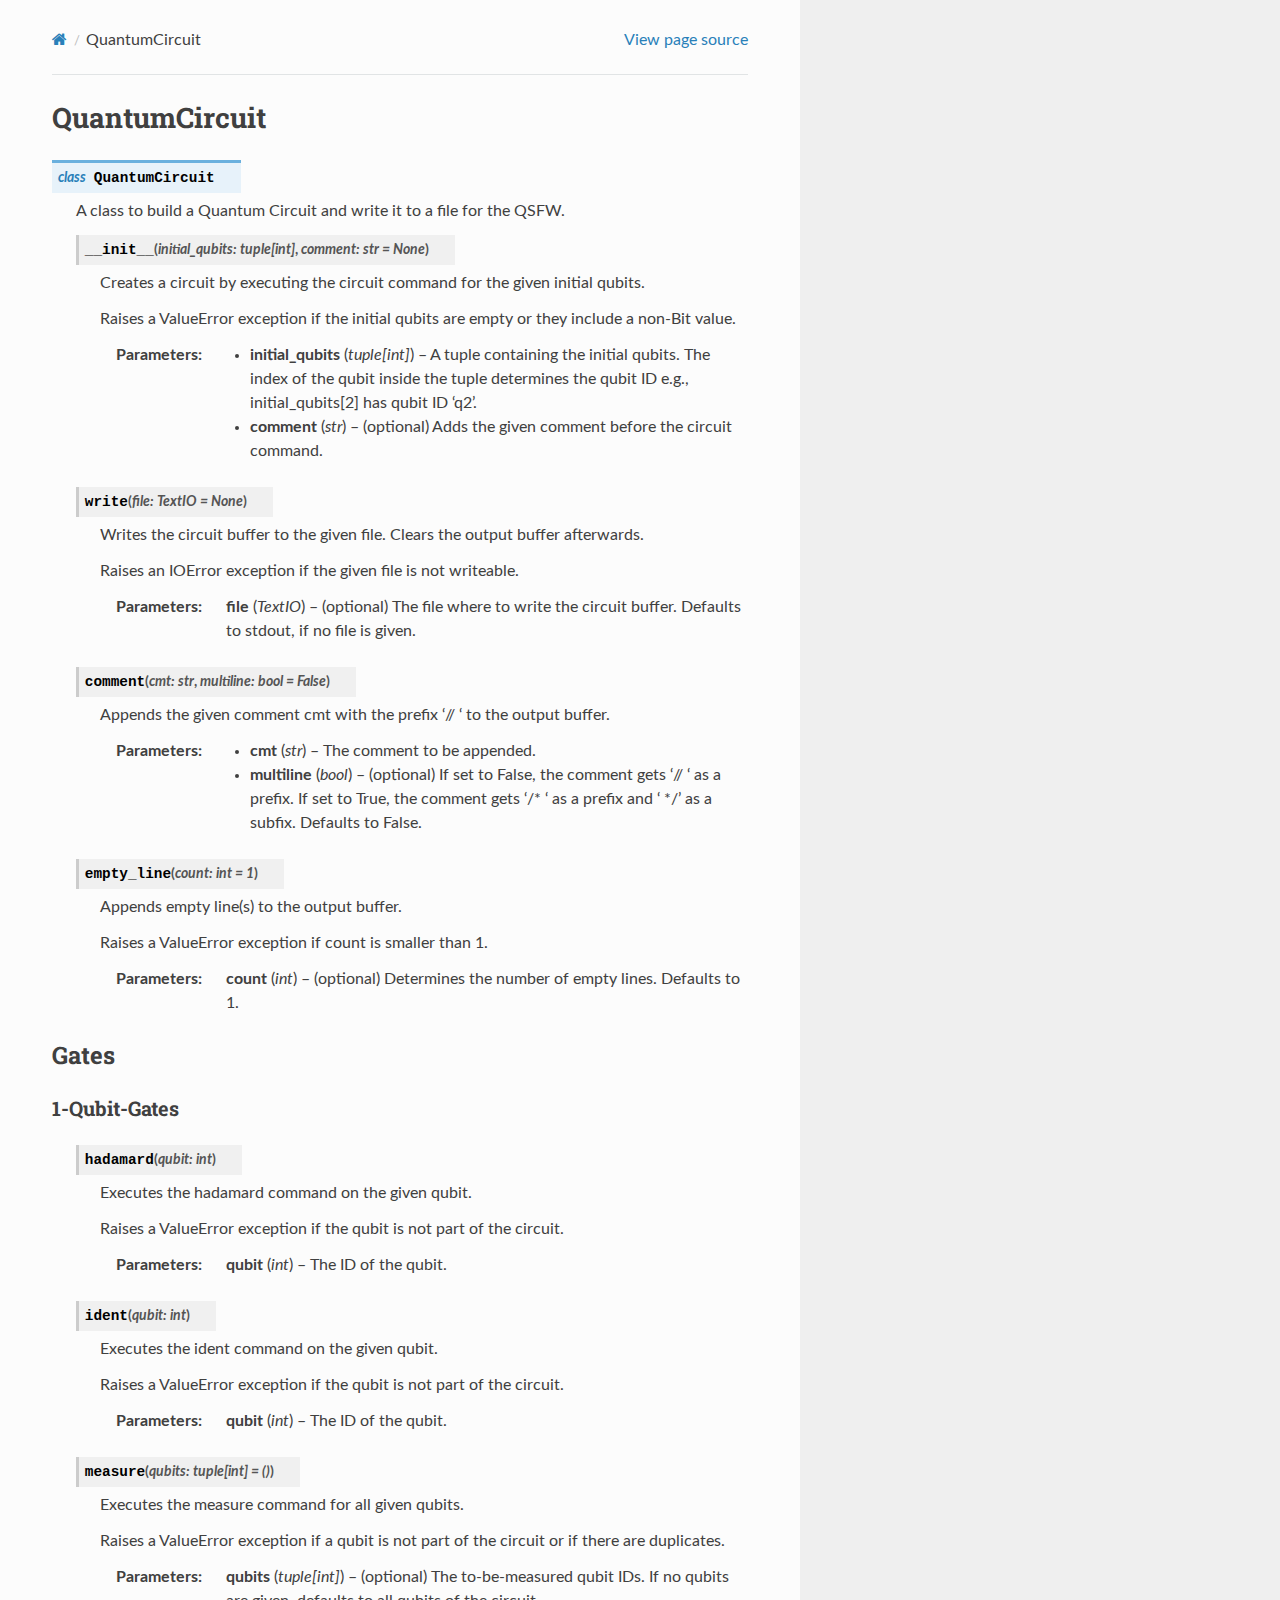
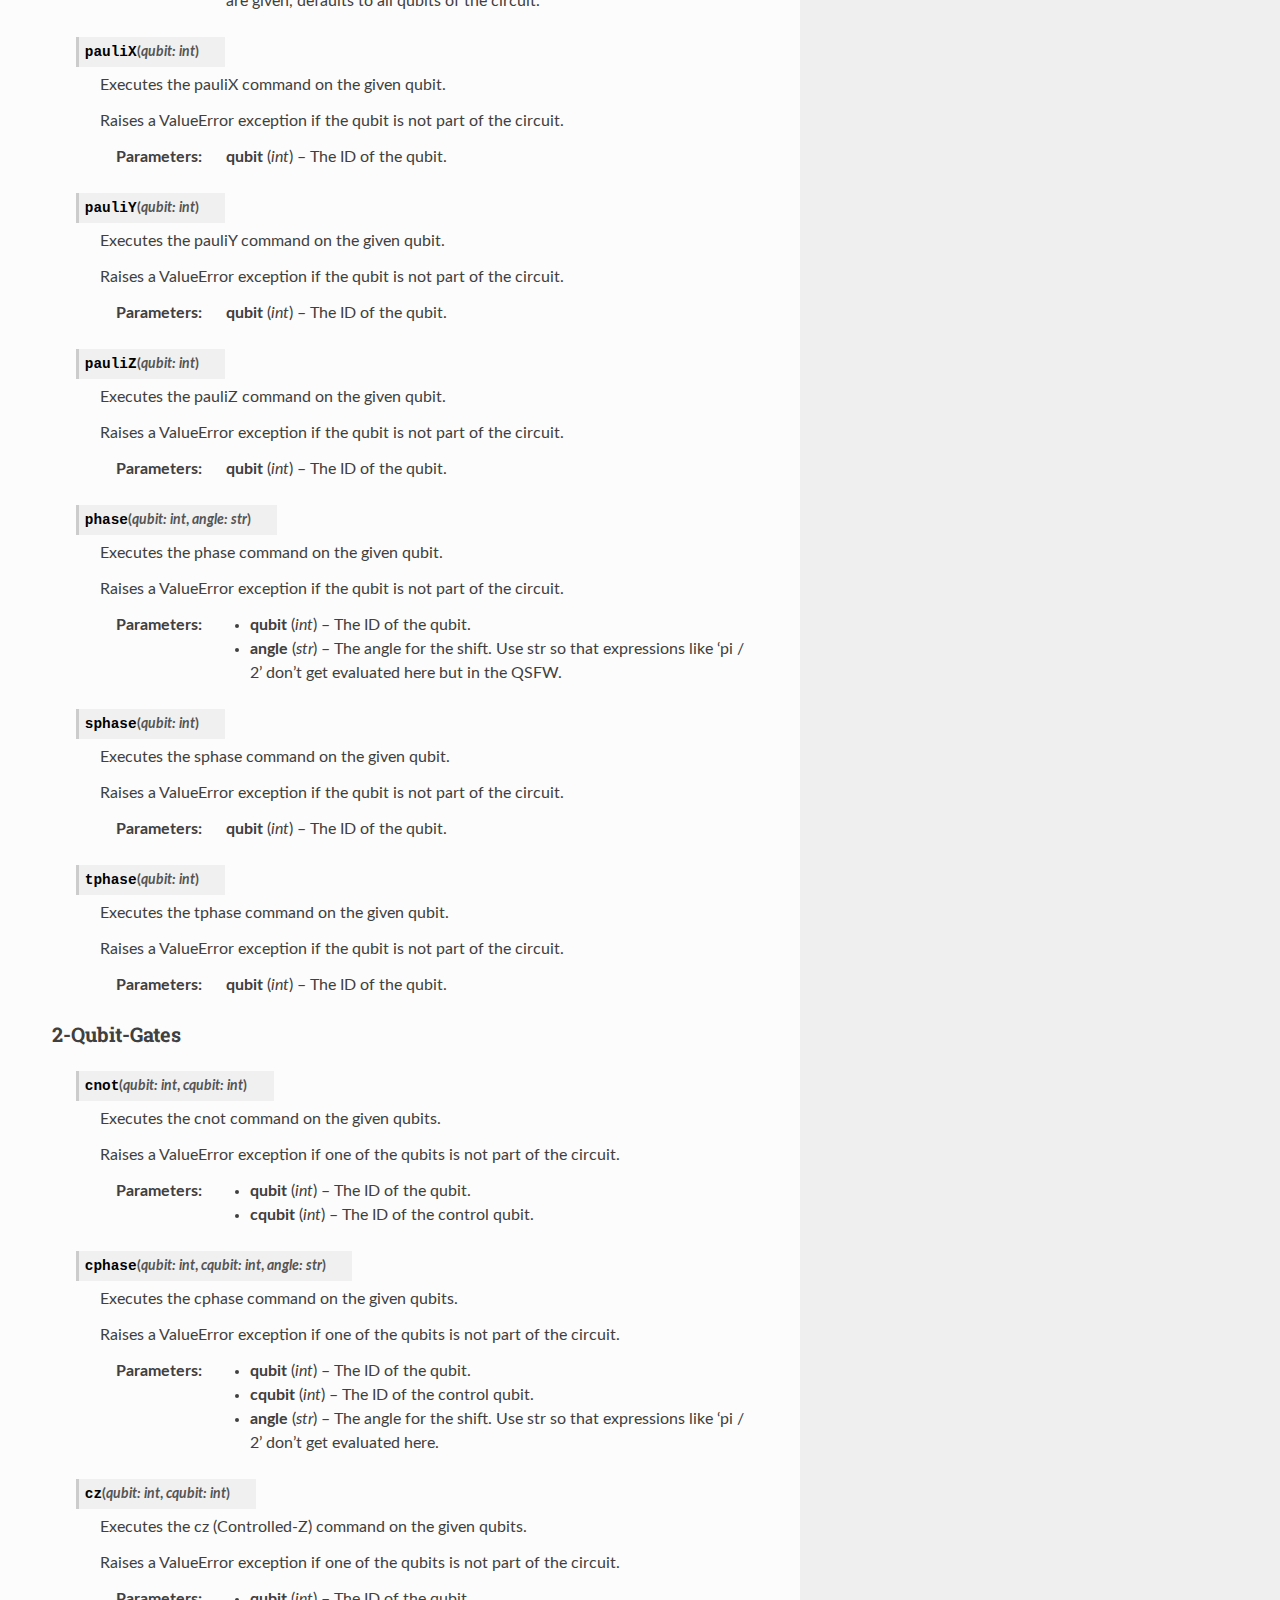
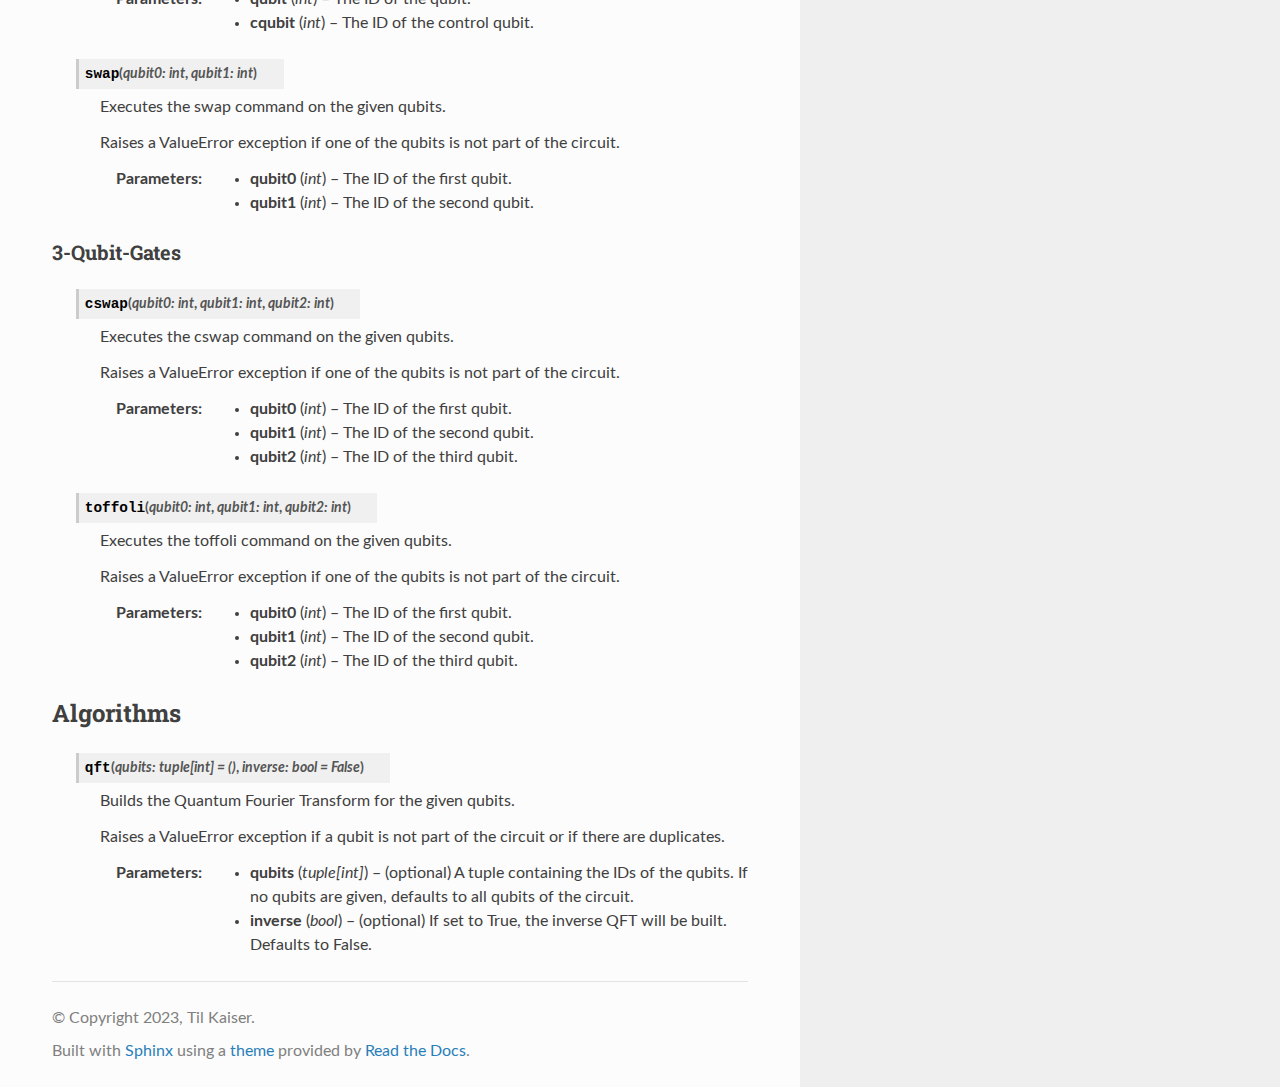
==== docs/_build/html/index.html @ a26f992f "Initial commit" ====
<!DOCTYPE html>
<html class="writer-html5" lang="en" >
<head>
  <meta charset="utf-8" /><meta name="generator" content="Docutils 0.19: https://docutils.sourceforge.io/" />

  <meta name="viewport" content="width=device-width, initial-scale=1.0" />
  <title>QuantumCircuit &mdash; QuantumCircuit  documentation</title>
      <link rel="stylesheet" href="_static/pygments.css" type="text/css" />
      <link rel="stylesheet" href="_static/css/theme.css" type="text/css" />
      <link rel="stylesheet" href="_static/css/custom.css" type="text/css" />
  
        <script data-url_root="./" id="documentation_options" src="_static/documentation_options.js"></script>
        <script src="_static/jquery.js"></script>
        <script src="_static/underscore.js"></script>
        <script src="_static/_sphinx_javascript_frameworks_compat.js"></script>
        <script src="_static/doctools.js"></script>
        <script src="_static/sphinx_highlight.js"></script>
    <script src="_static/js/theme.js"></script>
    <link rel="index" title="Index" href="genindex.html" />
    <link rel="search" title="Search" href="search.html" /> 
</head>

<body class="wy-body-for-nav"> 
  <div class="wy-grid-for-nav">
    <nav data-toggle="wy-nav-shift" class="wy-nav-side">
      <div class="wy-side-scroll">
        <div class="wy-side-nav-search" >

          
          
          <a href="#" class="icon icon-home">
            QuantumCircuit
          </a>
<div role="search">
  <form id="rtd-search-form" class="wy-form" action="search.html" method="get">
    <input type="text" name="q" placeholder="Search docs" aria-label="Search docs" />
    <input type="hidden" name="check_keywords" value="yes" />
    <input type="hidden" name="area" value="default" />
  </form>
</div>
        </div><div class="wy-menu wy-menu-vertical" data-spy="affix" role="navigation" aria-label="Navigation menu">
              <!-- Local TOC -->
              <div class="local-toc"><ul>
<li><a class="reference internal" href="#">QuantumCircuit</a><ul>
<li><a class="reference internal" href="#QuantumCircuit.circuit.QuantumCircuit"><code class="docutils literal notranslate"><span class="pre">QuantumCircuit</span></code></a><ul>
<li><a class="reference internal" href="#QuantumCircuit.circuit.QuantumCircuit.__init__"><code class="docutils literal notranslate"><span class="pre">QuantumCircuit.__init__()</span></code></a></li>
<li><a class="reference internal" href="#QuantumCircuit.circuit.QuantumCircuit.write"><code class="docutils literal notranslate"><span class="pre">QuantumCircuit.write()</span></code></a></li>
</ul>
</li>
<li><a class="reference internal" href="#QuantumCircuit._base.Base"><code class="docutils literal notranslate"><span class="pre">Base</span></code></a><ul>
<li><a class="reference internal" href="#QuantumCircuit._base.Base.comment"><code class="docutils literal notranslate"><span class="pre">Base.comment()</span></code></a></li>
<li><a class="reference internal" href="#QuantumCircuit._base.Base.empty_line"><code class="docutils literal notranslate"><span class="pre">Base.empty_line()</span></code></a></li>
</ul>
</li>
<li><a class="reference internal" href="#gates">Gates</a><ul>
<li><a class="reference internal" href="#qubit-gates">1-Qubit-Gates</a><ul>
<li><a class="reference internal" href="#QuantumCircuit._gates.__OneQubitGates"><code class="docutils literal notranslate"><span class="pre">__OneQubitGates</span></code></a><ul>
<li><a class="reference internal" href="#QuantumCircuit._gates.__OneQubitGates.hadamard"><code class="docutils literal notranslate"><span class="pre">__OneQubitGates.hadamard()</span></code></a></li>
<li><a class="reference internal" href="#QuantumCircuit._gates.__OneQubitGates.ident"><code class="docutils literal notranslate"><span class="pre">__OneQubitGates.ident()</span></code></a></li>
<li><a class="reference internal" href="#QuantumCircuit._gates.__OneQubitGates.measure"><code class="docutils literal notranslate"><span class="pre">__OneQubitGates.measure()</span></code></a></li>
<li><a class="reference internal" href="#QuantumCircuit._gates.__OneQubitGates.pauliX"><code class="docutils literal notranslate"><span class="pre">__OneQubitGates.pauliX()</span></code></a></li>
<li><a class="reference internal" href="#QuantumCircuit._gates.__OneQubitGates.pauliY"><code class="docutils literal notranslate"><span class="pre">__OneQubitGates.pauliY()</span></code></a></li>
<li><a class="reference internal" href="#QuantumCircuit._gates.__OneQubitGates.pauliZ"><code class="docutils literal notranslate"><span class="pre">__OneQubitGates.pauliZ()</span></code></a></li>
<li><a class="reference internal" href="#QuantumCircuit._gates.__OneQubitGates.phase"><code class="docutils literal notranslate"><span class="pre">__OneQubitGates.phase()</span></code></a></li>
<li><a class="reference internal" href="#QuantumCircuit._gates.__OneQubitGates.sphase"><code class="docutils literal notranslate"><span class="pre">__OneQubitGates.sphase()</span></code></a></li>
<li><a class="reference internal" href="#QuantumCircuit._gates.__OneQubitGates.tphase"><code class="docutils literal notranslate"><span class="pre">__OneQubitGates.tphase()</span></code></a></li>
</ul>
</li>
</ul>
</li>
<li><a class="reference internal" href="#id1">2-Qubit-Gates</a><ul>
<li><a class="reference internal" href="#QuantumCircuit._gates.__TwoQubitGates"><code class="docutils literal notranslate"><span class="pre">__TwoQubitGates</span></code></a><ul>
<li><a class="reference internal" href="#QuantumCircuit._gates.__TwoQubitGates.cnot"><code class="docutils literal notranslate"><span class="pre">__TwoQubitGates.cnot()</span></code></a></li>
<li><a class="reference internal" href="#QuantumCircuit._gates.__TwoQubitGates.cphase"><code class="docutils literal notranslate"><span class="pre">__TwoQubitGates.cphase()</span></code></a></li>
<li><a class="reference internal" href="#QuantumCircuit._gates.__TwoQubitGates.cz"><code class="docutils literal notranslate"><span class="pre">__TwoQubitGates.cz()</span></code></a></li>
<li><a class="reference internal" href="#QuantumCircuit._gates.__TwoQubitGates.swap"><code class="docutils literal notranslate"><span class="pre">__TwoQubitGates.swap()</span></code></a></li>
</ul>
</li>
</ul>
</li>
<li><a class="reference internal" href="#id2">3-Qubit-Gates</a><ul>
<li><a class="reference internal" href="#QuantumCircuit._gates.__ThreeQubitGates"><code class="docutils literal notranslate"><span class="pre">__ThreeQubitGates</span></code></a><ul>
<li><a class="reference internal" href="#QuantumCircuit._gates.__ThreeQubitGates.cswap"><code class="docutils literal notranslate"><span class="pre">__ThreeQubitGates.cswap()</span></code></a></li>
<li><a class="reference internal" href="#QuantumCircuit._gates.__ThreeQubitGates.toffoli"><code class="docutils literal notranslate"><span class="pre">__ThreeQubitGates.toffoli()</span></code></a></li>
</ul>
</li>
</ul>
</li>
</ul>
</li>
<li><a class="reference internal" href="#algorithms">Algorithms</a><ul>
<li><a class="reference internal" href="#QuantumCircuit._algorithms.Algorithms"><code class="docutils literal notranslate"><span class="pre">Algorithms</span></code></a><ul>
<li><a class="reference internal" href="#QuantumCircuit._algorithms.Algorithms.qft"><code class="docutils literal notranslate"><span class="pre">Algorithms.qft()</span></code></a></li>
</ul>
</li>
</ul>
</li>
</ul>
</li>
</ul>
</div>
        </div>
      </div>
    </nav>

    <section data-toggle="wy-nav-shift" class="wy-nav-content-wrap"><nav class="wy-nav-top" aria-label="Mobile navigation menu" >
          <i data-toggle="wy-nav-top" class="fa fa-bars"></i>
          <a href="#">QuantumCircuit</a>
      </nav>

      <div class="wy-nav-content">
        <div class="rst-content">
          <div role="navigation" aria-label="Page navigation">
  <ul class="wy-breadcrumbs">
      <li><a href="#" class="icon icon-home" aria-label="Home"></a></li>
      <li class="breadcrumb-item active">QuantumCircuit</li>
      <li class="wy-breadcrumbs-aside">
            <a href="_sources/index.rst.txt" rel="nofollow"> View page source</a>
      </li>
  </ul>
  <hr/>
</div>
          <div role="main" class="document" itemscope="itemscope" itemtype="http://schema.org/Article">
           <div itemprop="articleBody">
             
  <section id="quantumcircuit">
<h1>QuantumCircuit<a class="headerlink" href="#quantumcircuit" title="Permalink to this heading"></a></h1>
<dl class="py class">
<dt class="sig sig-object py" id="QuantumCircuit.circuit.QuantumCircuit">
<em class="property"><span class="pre">class</span><span class="w"> </span></em><span class="sig-name descname"><span class="pre">QuantumCircuit</span></span><a class="headerlink" href="#QuantumCircuit.circuit.QuantumCircuit" title="Permalink to this definition"></a></dt>
<dd><p>A class to build a Quantum Circuit and write it to a file for the QSFW.</p>
<dl class="py method">
<dt class="sig sig-object py" id="QuantumCircuit.circuit.QuantumCircuit.__init__">
<span class="sig-name descname"><span class="pre">__init__</span></span><span class="sig-paren">(</span><em class="sig-param"><span class="n"><span class="pre">initial_qubits</span></span><span class="p"><span class="pre">:</span></span><span class="w"> </span><span class="n"><span class="pre">tuple</span><span class="p"><span class="pre">[</span></span><span class="pre">int</span><span class="p"><span class="pre">]</span></span></span></em>, <em class="sig-param"><span class="n"><span class="pre">comment</span></span><span class="p"><span class="pre">:</span></span><span class="w"> </span><span class="n"><span class="pre">str</span></span><span class="w"> </span><span class="o"><span class="pre">=</span></span><span class="w"> </span><span class="default_value"><span class="pre">None</span></span></em><span class="sig-paren">)</span><a class="headerlink" href="#QuantumCircuit.circuit.QuantumCircuit.__init__" title="Permalink to this definition"></a></dt>
<dd><p>Creates a circuit by executing the circuit command for the given initial qubits.</p>
<p>Raises a ValueError exception if the initial qubits are empty or they include a non-Bit value.</p>
<dl class="field-list simple">
<dt class="field-odd">Parameters<span class="colon">:</span></dt>
<dd class="field-odd"><ul class="simple">
<li><p><strong>initial_qubits</strong> (<em>tuple</em><em>[</em><em>int</em><em>]</em>) – A tuple containing the initial qubits.
The index of the qubit inside the tuple determines the qubit ID e.g., initial_qubits[2] has qubit ID ‘q2’.</p></li>
<li><p><strong>comment</strong> (<em>str</em>) – (optional) Adds the given comment before the circuit command.</p></li>
</ul>
</dd>
</dl>
</dd></dl>

<dl class="py method">
<dt class="sig sig-object py" id="QuantumCircuit.circuit.QuantumCircuit.write">
<span class="sig-name descname"><span class="pre">write</span></span><span class="sig-paren">(</span><em class="sig-param"><span class="n"><span class="pre">file</span></span><span class="p"><span class="pre">:</span></span><span class="w"> </span><span class="n"><span class="pre">TextIO</span></span><span class="w"> </span><span class="o"><span class="pre">=</span></span><span class="w"> </span><span class="default_value"><span class="pre">None</span></span></em><span class="sig-paren">)</span><a class="headerlink" href="#QuantumCircuit.circuit.QuantumCircuit.write" title="Permalink to this definition"></a></dt>
<dd><p>Writes the circuit buffer to the given file. Clears the output buffer afterwards.</p>
<p>Raises an IOError exception if the given file is not writeable.</p>
<dl class="field-list simple">
<dt class="field-odd">Parameters<span class="colon">:</span></dt>
<dd class="field-odd"><p><strong>file</strong> (<em>TextIO</em>) – (optional) The file where to write the circuit buffer.
Defaults to stdout, if no file is given.</p>
</dd>
</dl>
</dd></dl>

</dd></dl>

<dl class="py class">
<dt class="sig sig-object py" id="QuantumCircuit._base.Base">
<em class="property"><span class="pre">class</span><span class="w"> </span></em><span class="sig-name descname"><span class="pre">Base</span></span><a class="headerlink" href="#QuantumCircuit._base.Base" title="Permalink to this definition"></a></dt>
<dd><dl class="py method">
<dt class="sig sig-object py" id="QuantumCircuit._base.Base.comment">
<span class="sig-name descname"><span class="pre">comment</span></span><span class="sig-paren">(</span><em class="sig-param"><span class="n"><span class="pre">cmt</span></span><span class="p"><span class="pre">:</span></span><span class="w"> </span><span class="n"><span class="pre">str</span></span></em>, <em class="sig-param"><span class="n"><span class="pre">multiline</span></span><span class="p"><span class="pre">:</span></span><span class="w"> </span><span class="n"><span class="pre">bool</span></span><span class="w"> </span><span class="o"><span class="pre">=</span></span><span class="w"> </span><span class="default_value"><span class="pre">False</span></span></em><span class="sig-paren">)</span><a class="headerlink" href="#QuantumCircuit._base.Base.comment" title="Permalink to this definition"></a></dt>
<dd><p>Appends the given comment cmt with the prefix ‘// ‘ to the output buffer.</p>
<dl class="field-list simple">
<dt class="field-odd">Parameters<span class="colon">:</span></dt>
<dd class="field-odd"><ul class="simple">
<li><p><strong>cmt</strong> (<em>str</em>) – The comment to be appended.</p></li>
<li><p><strong>multiline</strong> (<em>bool</em>) – (optional) If set to False, the comment gets ‘// ‘ as a prefix.
If set to True, the comment gets ‘/* ‘ as a prefix and ‘ */’ as a subfix. Defaults to False.</p></li>
</ul>
</dd>
</dl>
</dd></dl>

<dl class="py method">
<dt class="sig sig-object py" id="QuantumCircuit._base.Base.empty_line">
<span class="sig-name descname"><span class="pre">empty_line</span></span><span class="sig-paren">(</span><em class="sig-param"><span class="n"><span class="pre">count</span></span><span class="p"><span class="pre">:</span></span><span class="w"> </span><span class="n"><span class="pre">int</span></span><span class="w"> </span><span class="o"><span class="pre">=</span></span><span class="w"> </span><span class="default_value"><span class="pre">1</span></span></em><span class="sig-paren">)</span><a class="headerlink" href="#QuantumCircuit._base.Base.empty_line" title="Permalink to this definition"></a></dt>
<dd><p>Appends empty line(s) to the output buffer.</p>
<p>Raises a ValueError exception if count is smaller than 1.</p>
<dl class="field-list simple">
<dt class="field-odd">Parameters<span class="colon">:</span></dt>
<dd class="field-odd"><p><strong>count</strong> (<em>int</em>) – (optional) Determines the number of empty lines. Defaults to 1.</p>
</dd>
</dl>
</dd></dl>

</dd></dl>

<section id="gates">
<h2>Gates<a class="headerlink" href="#gates" title="Permalink to this heading"></a></h2>
<section id="qubit-gates">
<h3>1-Qubit-Gates<a class="headerlink" href="#qubit-gates" title="Permalink to this heading"></a></h3>
<dl class="py class">
<dt class="sig sig-object py" id="QuantumCircuit._gates.__OneQubitGates">
<em class="property"><span class="pre">class</span><span class="w"> </span></em><span class="sig-name descname"><span class="pre">__OneQubitGates</span></span><a class="headerlink" href="#QuantumCircuit._gates.__OneQubitGates" title="Permalink to this definition"></a></dt>
<dd><dl class="py method">
<dt class="sig sig-object py" id="QuantumCircuit._gates.__OneQubitGates.hadamard">
<span class="sig-name descname"><span class="pre">hadamard</span></span><span class="sig-paren">(</span><em class="sig-param"><span class="n"><span class="pre">qubit</span></span><span class="p"><span class="pre">:</span></span><span class="w"> </span><span class="n"><span class="pre">int</span></span></em><span class="sig-paren">)</span><a class="headerlink" href="#QuantumCircuit._gates.__OneQubitGates.hadamard" title="Permalink to this definition"></a></dt>
<dd><p>Executes the hadamard command on the given qubit.</p>
<p>Raises a ValueError exception if the qubit is not part of the circuit.</p>
<dl class="field-list simple">
<dt class="field-odd">Parameters<span class="colon">:</span></dt>
<dd class="field-odd"><p><strong>qubit</strong> (<em>int</em>) – The ID of the qubit.</p>
</dd>
</dl>
</dd></dl>

<dl class="py method">
<dt class="sig sig-object py" id="QuantumCircuit._gates.__OneQubitGates.ident">
<span class="sig-name descname"><span class="pre">ident</span></span><span class="sig-paren">(</span><em class="sig-param"><span class="n"><span class="pre">qubit</span></span><span class="p"><span class="pre">:</span></span><span class="w"> </span><span class="n"><span class="pre">int</span></span></em><span class="sig-paren">)</span><a class="headerlink" href="#QuantumCircuit._gates.__OneQubitGates.ident" title="Permalink to this definition"></a></dt>
<dd><p>Executes the ident command on the given qubit.</p>
<p>Raises a ValueError exception if the qubit is not part of the circuit.</p>
<dl class="field-list simple">
<dt class="field-odd">Parameters<span class="colon">:</span></dt>
<dd class="field-odd"><p><strong>qubit</strong> (<em>int</em>) – The ID of the qubit.</p>
</dd>
</dl>
</dd></dl>

<dl class="py method">
<dt class="sig sig-object py" id="QuantumCircuit._gates.__OneQubitGates.measure">
<span class="sig-name descname"><span class="pre">measure</span></span><span class="sig-paren">(</span><em class="sig-param"><span class="n"><span class="pre">qubits</span></span><span class="p"><span class="pre">:</span></span><span class="w"> </span><span class="n"><span class="pre">tuple</span><span class="p"><span class="pre">[</span></span><span class="pre">int</span><span class="p"><span class="pre">]</span></span></span><span class="w"> </span><span class="o"><span class="pre">=</span></span><span class="w"> </span><span class="default_value"><span class="pre">()</span></span></em><span class="sig-paren">)</span><a class="headerlink" href="#QuantumCircuit._gates.__OneQubitGates.measure" title="Permalink to this definition"></a></dt>
<dd><p>Executes the measure command for all given qubits.</p>
<p>Raises a ValueError exception if a qubit is not part of the circuit or if there are duplicates.</p>
<dl class="field-list simple">
<dt class="field-odd">Parameters<span class="colon">:</span></dt>
<dd class="field-odd"><p><strong>qubits</strong> (<em>tuple</em><em>[</em><em>int</em><em>]</em>) – (optional) The to-be-measured qubit IDs.
If no qubits are given, defaults to all qubits of the circuit.</p>
</dd>
</dl>
</dd></dl>

<dl class="py method">
<dt class="sig sig-object py" id="QuantumCircuit._gates.__OneQubitGates.pauliX">
<span class="sig-name descname"><span class="pre">pauliX</span></span><span class="sig-paren">(</span><em class="sig-param"><span class="n"><span class="pre">qubit</span></span><span class="p"><span class="pre">:</span></span><span class="w"> </span><span class="n"><span class="pre">int</span></span></em><span class="sig-paren">)</span><a class="headerlink" href="#QuantumCircuit._gates.__OneQubitGates.pauliX" title="Permalink to this definition"></a></dt>
<dd><p>Executes the pauliX command on the given qubit.</p>
<p>Raises a ValueError exception if the qubit is not part of the circuit.</p>
<dl class="field-list simple">
<dt class="field-odd">Parameters<span class="colon">:</span></dt>
<dd class="field-odd"><p><strong>qubit</strong> (<em>int</em>) – The ID of the qubit.</p>
</dd>
</dl>
</dd></dl>

<dl class="py method">
<dt class="sig sig-object py" id="QuantumCircuit._gates.__OneQubitGates.pauliY">
<span class="sig-name descname"><span class="pre">pauliY</span></span><span class="sig-paren">(</span><em class="sig-param"><span class="n"><span class="pre">qubit</span></span><span class="p"><span class="pre">:</span></span><span class="w"> </span><span class="n"><span class="pre">int</span></span></em><span class="sig-paren">)</span><a class="headerlink" href="#QuantumCircuit._gates.__OneQubitGates.pauliY" title="Permalink to this definition"></a></dt>
<dd><p>Executes the pauliY command on the given qubit.</p>
<p>Raises a ValueError exception if the qubit is not part of the circuit.</p>
<dl class="field-list simple">
<dt class="field-odd">Parameters<span class="colon">:</span></dt>
<dd class="field-odd"><p><strong>qubit</strong> (<em>int</em>) – The ID of the qubit.</p>
</dd>
</dl>
</dd></dl>

<dl class="py method">
<dt class="sig sig-object py" id="QuantumCircuit._gates.__OneQubitGates.pauliZ">
<span class="sig-name descname"><span class="pre">pauliZ</span></span><span class="sig-paren">(</span><em class="sig-param"><span class="n"><span class="pre">qubit</span></span><span class="p"><span class="pre">:</span></span><span class="w"> </span><span class="n"><span class="pre">int</span></span></em><span class="sig-paren">)</span><a class="headerlink" href="#QuantumCircuit._gates.__OneQubitGates.pauliZ" title="Permalink to this definition"></a></dt>
<dd><p>Executes the pauliZ command on the given qubit.</p>
<p>Raises a ValueError exception if the qubit is not part of the circuit.</p>
<dl class="field-list simple">
<dt class="field-odd">Parameters<span class="colon">:</span></dt>
<dd class="field-odd"><p><strong>qubit</strong> (<em>int</em>) – The ID of the qubit.</p>
</dd>
</dl>
</dd></dl>

<dl class="py method">
<dt class="sig sig-object py" id="QuantumCircuit._gates.__OneQubitGates.phase">
<span class="sig-name descname"><span class="pre">phase</span></span><span class="sig-paren">(</span><em class="sig-param"><span class="n"><span class="pre">qubit</span></span><span class="p"><span class="pre">:</span></span><span class="w"> </span><span class="n"><span class="pre">int</span></span></em>, <em class="sig-param"><span class="n"><span class="pre">angle</span></span><span class="p"><span class="pre">:</span></span><span class="w"> </span><span class="n"><span class="pre">str</span></span></em><span class="sig-paren">)</span><a class="headerlink" href="#QuantumCircuit._gates.__OneQubitGates.phase" title="Permalink to this definition"></a></dt>
<dd><p>Executes the phase command on the given qubit.</p>
<p>Raises a ValueError exception if the qubit is not part of the circuit.</p>
<dl class="field-list simple">
<dt class="field-odd">Parameters<span class="colon">:</span></dt>
<dd class="field-odd"><ul class="simple">
<li><p><strong>qubit</strong> (<em>int</em>) – The ID of the qubit.</p></li>
<li><p><strong>angle</strong> (<em>str</em>) – The angle for the shift. 
Use str so that expressions like ‘pi / 2’ 
don’t get evaluated here but in the QSFW.</p></li>
</ul>
</dd>
</dl>
</dd></dl>

<dl class="py method">
<dt class="sig sig-object py" id="QuantumCircuit._gates.__OneQubitGates.sphase">
<span class="sig-name descname"><span class="pre">sphase</span></span><span class="sig-paren">(</span><em class="sig-param"><span class="n"><span class="pre">qubit</span></span><span class="p"><span class="pre">:</span></span><span class="w"> </span><span class="n"><span class="pre">int</span></span></em><span class="sig-paren">)</span><a class="headerlink" href="#QuantumCircuit._gates.__OneQubitGates.sphase" title="Permalink to this definition"></a></dt>
<dd><p>Executes the sphase command on the given qubit.</p>
<p>Raises a ValueError exception if the qubit is not part of the circuit.</p>
<dl class="field-list simple">
<dt class="field-odd">Parameters<span class="colon">:</span></dt>
<dd class="field-odd"><p><strong>qubit</strong> (<em>int</em>) – The ID of the qubit.</p>
</dd>
</dl>
</dd></dl>

<dl class="py method">
<dt class="sig sig-object py" id="QuantumCircuit._gates.__OneQubitGates.tphase">
<span class="sig-name descname"><span class="pre">tphase</span></span><span class="sig-paren">(</span><em class="sig-param"><span class="n"><span class="pre">qubit</span></span><span class="p"><span class="pre">:</span></span><span class="w"> </span><span class="n"><span class="pre">int</span></span></em><span class="sig-paren">)</span><a class="headerlink" href="#QuantumCircuit._gates.__OneQubitGates.tphase" title="Permalink to this definition"></a></dt>
<dd><p>Executes the tphase command on the given qubit.</p>
<p>Raises a ValueError exception if the qubit is not part of the circuit.</p>
<dl class="field-list simple">
<dt class="field-odd">Parameters<span class="colon">:</span></dt>
<dd class="field-odd"><p><strong>qubit</strong> (<em>int</em>) – The ID of the qubit.</p>
</dd>
</dl>
</dd></dl>

</dd></dl>

</section>
<section id="id1">
<h3>2-Qubit-Gates<a class="headerlink" href="#id1" title="Permalink to this heading"></a></h3>
<dl class="py class">
<dt class="sig sig-object py" id="QuantumCircuit._gates.__TwoQubitGates">
<em class="property"><span class="pre">class</span><span class="w"> </span></em><span class="sig-name descname"><span class="pre">__TwoQubitGates</span></span><a class="headerlink" href="#QuantumCircuit._gates.__TwoQubitGates" title="Permalink to this definition"></a></dt>
<dd><dl class="py method">
<dt class="sig sig-object py" id="QuantumCircuit._gates.__TwoQubitGates.cnot">
<span class="sig-name descname"><span class="pre">cnot</span></span><span class="sig-paren">(</span><em class="sig-param"><span class="n"><span class="pre">qubit</span></span><span class="p"><span class="pre">:</span></span><span class="w"> </span><span class="n"><span class="pre">int</span></span></em>, <em class="sig-param"><span class="n"><span class="pre">cqubit</span></span><span class="p"><span class="pre">:</span></span><span class="w"> </span><span class="n"><span class="pre">int</span></span></em><span class="sig-paren">)</span><a class="headerlink" href="#QuantumCircuit._gates.__TwoQubitGates.cnot" title="Permalink to this definition"></a></dt>
<dd><p>Executes the cnot command on the given qubits.</p>
<p>Raises a ValueError exception if one of the qubits is not part of the circuit.</p>
<dl class="field-list simple">
<dt class="field-odd">Parameters<span class="colon">:</span></dt>
<dd class="field-odd"><ul class="simple">
<li><p><strong>qubit</strong> (<em>int</em>) – The ID of the qubit.</p></li>
<li><p><strong>cqubit</strong> (<em>int</em>) – The ID of the control qubit.</p></li>
</ul>
</dd>
</dl>
</dd></dl>

<dl class="py method">
<dt class="sig sig-object py" id="QuantumCircuit._gates.__TwoQubitGates.cphase">
<span class="sig-name descname"><span class="pre">cphase</span></span><span class="sig-paren">(</span><em class="sig-param"><span class="n"><span class="pre">qubit</span></span><span class="p"><span class="pre">:</span></span><span class="w"> </span><span class="n"><span class="pre">int</span></span></em>, <em class="sig-param"><span class="n"><span class="pre">cqubit</span></span><span class="p"><span class="pre">:</span></span><span class="w"> </span><span class="n"><span class="pre">int</span></span></em>, <em class="sig-param"><span class="n"><span class="pre">angle</span></span><span class="p"><span class="pre">:</span></span><span class="w"> </span><span class="n"><span class="pre">str</span></span></em><span class="sig-paren">)</span><a class="headerlink" href="#QuantumCircuit._gates.__TwoQubitGates.cphase" title="Permalink to this definition"></a></dt>
<dd><p>Executes the cphase command on the given qubits.</p>
<p>Raises a ValueError exception if one of the qubits is not part of the circuit.</p>
<dl class="field-list simple">
<dt class="field-odd">Parameters<span class="colon">:</span></dt>
<dd class="field-odd"><ul class="simple">
<li><p><strong>qubit</strong> (<em>int</em>) – The ID of the qubit.</p></li>
<li><p><strong>cqubit</strong> (<em>int</em>) – The ID of the control qubit.</p></li>
<li><p><strong>angle</strong> (<em>str</em>) – The angle for the shift. 
Use str so that expressions like ‘pi / 2’ don’t get evaluated here.</p></li>
</ul>
</dd>
</dl>
</dd></dl>

<dl class="py method">
<dt class="sig sig-object py" id="QuantumCircuit._gates.__TwoQubitGates.cz">
<span class="sig-name descname"><span class="pre">cz</span></span><span class="sig-paren">(</span><em class="sig-param"><span class="n"><span class="pre">qubit</span></span><span class="p"><span class="pre">:</span></span><span class="w"> </span><span class="n"><span class="pre">int</span></span></em>, <em class="sig-param"><span class="n"><span class="pre">cqubit</span></span><span class="p"><span class="pre">:</span></span><span class="w"> </span><span class="n"><span class="pre">int</span></span></em><span class="sig-paren">)</span><a class="headerlink" href="#QuantumCircuit._gates.__TwoQubitGates.cz" title="Permalink to this definition"></a></dt>
<dd><p>Executes the cz (Controlled-Z) command on the given qubits.</p>
<p>Raises a ValueError exception if one of the qubits is not part of the circuit.</p>
<dl class="field-list simple">
<dt class="field-odd">Parameters<span class="colon">:</span></dt>
<dd class="field-odd"><ul class="simple">
<li><p><strong>qubit</strong> (<em>int</em>) – The ID of the qubit.</p></li>
<li><p><strong>cqubit</strong> (<em>int</em>) – The ID of the control qubit.</p></li>
</ul>
</dd>
</dl>
</dd></dl>

<dl class="py method">
<dt class="sig sig-object py" id="QuantumCircuit._gates.__TwoQubitGates.swap">
<span class="sig-name descname"><span class="pre">swap</span></span><span class="sig-paren">(</span><em class="sig-param"><span class="n"><span class="pre">qubit0</span></span><span class="p"><span class="pre">:</span></span><span class="w"> </span><span class="n"><span class="pre">int</span></span></em>, <em class="sig-param"><span class="n"><span class="pre">qubit1</span></span><span class="p"><span class="pre">:</span></span><span class="w"> </span><span class="n"><span class="pre">int</span></span></em><span class="sig-paren">)</span><a class="headerlink" href="#QuantumCircuit._gates.__TwoQubitGates.swap" title="Permalink to this definition"></a></dt>
<dd><p>Executes the swap command on the given qubits.</p>
<p>Raises a ValueError exception if one of the qubits is not part of the circuit.</p>
<dl class="field-list simple">
<dt class="field-odd">Parameters<span class="colon">:</span></dt>
<dd class="field-odd"><ul class="simple">
<li><p><strong>qubit0</strong> (<em>int</em>) – The ID of the first qubit.</p></li>
<li><p><strong>qubit1</strong> (<em>int</em>) – The ID of the second qubit.</p></li>
</ul>
</dd>
</dl>
</dd></dl>

</dd></dl>

</section>
<section id="id2">
<h3>3-Qubit-Gates<a class="headerlink" href="#id2" title="Permalink to this heading"></a></h3>
<dl class="py class">
<dt class="sig sig-object py" id="QuantumCircuit._gates.__ThreeQubitGates">
<em class="property"><span class="pre">class</span><span class="w"> </span></em><span class="sig-name descname"><span class="pre">__ThreeQubitGates</span></span><a class="headerlink" href="#QuantumCircuit._gates.__ThreeQubitGates" title="Permalink to this definition"></a></dt>
<dd><dl class="py method">
<dt class="sig sig-object py" id="QuantumCircuit._gates.__ThreeQubitGates.cswap">
<span class="sig-name descname"><span class="pre">cswap</span></span><span class="sig-paren">(</span><em class="sig-param"><span class="n"><span class="pre">qubit0</span></span><span class="p"><span class="pre">:</span></span><span class="w"> </span><span class="n"><span class="pre">int</span></span></em>, <em class="sig-param"><span class="n"><span class="pre">qubit1</span></span><span class="p"><span class="pre">:</span></span><span class="w"> </span><span class="n"><span class="pre">int</span></span></em>, <em class="sig-param"><span class="n"><span class="pre">qubit2</span></span><span class="p"><span class="pre">:</span></span><span class="w"> </span><span class="n"><span class="pre">int</span></span></em><span class="sig-paren">)</span><a class="headerlink" href="#QuantumCircuit._gates.__ThreeQubitGates.cswap" title="Permalink to this definition"></a></dt>
<dd><p>Executes the cswap command on the given qubits.</p>
<p>Raises a ValueError exception if one of the qubits is not part of the circuit.</p>
<dl class="field-list simple">
<dt class="field-odd">Parameters<span class="colon">:</span></dt>
<dd class="field-odd"><ul class="simple">
<li><p><strong>qubit0</strong> (<em>int</em>) – The ID of the first qubit.</p></li>
<li><p><strong>qubit1</strong> (<em>int</em>) – The ID of the second qubit.</p></li>
<li><p><strong>qubit2</strong> (<em>int</em>) – The ID of the third qubit.</p></li>
</ul>
</dd>
</dl>
</dd></dl>

<dl class="py method">
<dt class="sig sig-object py" id="QuantumCircuit._gates.__ThreeQubitGates.toffoli">
<span class="sig-name descname"><span class="pre">toffoli</span></span><span class="sig-paren">(</span><em class="sig-param"><span class="n"><span class="pre">qubit0</span></span><span class="p"><span class="pre">:</span></span><span class="w"> </span><span class="n"><span class="pre">int</span></span></em>, <em class="sig-param"><span class="n"><span class="pre">qubit1</span></span><span class="p"><span class="pre">:</span></span><span class="w"> </span><span class="n"><span class="pre">int</span></span></em>, <em class="sig-param"><span class="n"><span class="pre">qubit2</span></span><span class="p"><span class="pre">:</span></span><span class="w"> </span><span class="n"><span class="pre">int</span></span></em><span class="sig-paren">)</span><a class="headerlink" href="#QuantumCircuit._gates.__ThreeQubitGates.toffoli" title="Permalink to this definition"></a></dt>
<dd><p>Executes the toffoli command on the given qubits.</p>
<p>Raises a ValueError exception if one of the qubits is not part of the circuit.</p>
<dl class="field-list simple">
<dt class="field-odd">Parameters<span class="colon">:</span></dt>
<dd class="field-odd"><ul class="simple">
<li><p><strong>qubit0</strong> (<em>int</em>) – The ID of the first qubit.</p></li>
<li><p><strong>qubit1</strong> (<em>int</em>) – The ID of the second qubit.</p></li>
<li><p><strong>qubit2</strong> (<em>int</em>) – The ID of the third qubit.</p></li>
</ul>
</dd>
</dl>
</dd></dl>

</dd></dl>

</section>
</section>
<section id="algorithms">
<h2>Algorithms<a class="headerlink" href="#algorithms" title="Permalink to this heading"></a></h2>
<dl class="py class">
<dt class="sig sig-object py" id="QuantumCircuit._algorithms.Algorithms">
<em class="property"><span class="pre">class</span><span class="w"> </span></em><span class="sig-name descname"><span class="pre">Algorithms</span></span><a class="headerlink" href="#QuantumCircuit._algorithms.Algorithms" title="Permalink to this definition"></a></dt>
<dd><dl class="py method">
<dt class="sig sig-object py" id="QuantumCircuit._algorithms.Algorithms.qft">
<span class="sig-name descname"><span class="pre">qft</span></span><span class="sig-paren">(</span><em class="sig-param"><span class="n"><span class="pre">qubits</span></span><span class="p"><span class="pre">:</span></span><span class="w"> </span><span class="n"><span class="pre">tuple</span><span class="p"><span class="pre">[</span></span><span class="pre">int</span><span class="p"><span class="pre">]</span></span></span><span class="w"> </span><span class="o"><span class="pre">=</span></span><span class="w"> </span><span class="default_value"><span class="pre">()</span></span></em>, <em class="sig-param"><span class="n"><span class="pre">inverse</span></span><span class="p"><span class="pre">:</span></span><span class="w"> </span><span class="n"><span class="pre">bool</span></span><span class="w"> </span><span class="o"><span class="pre">=</span></span><span class="w"> </span><span class="default_value"><span class="pre">False</span></span></em><span class="sig-paren">)</span><a class="headerlink" href="#QuantumCircuit._algorithms.Algorithms.qft" title="Permalink to this definition"></a></dt>
<dd><p>Builds the Quantum Fourier Transform for the given qubits.</p>
<p>Raises a ValueError exception if a qubit is not part of the circuit or if there are duplicates.</p>
<dl class="field-list simple">
<dt class="field-odd">Parameters<span class="colon">:</span></dt>
<dd class="field-odd"><ul class="simple">
<li><p><strong>qubits</strong> (<em>tuple</em><em>[</em><em>int</em><em>]</em>) – (optional) A tuple containing the IDs of the qubits.
If no qubits are given, defaults to all qubits of the circuit.</p></li>
<li><p><strong>inverse</strong> (<em>bool</em>) – (optional) If set to True, the inverse QFT will be built.
Defaults to False.</p></li>
</ul>
</dd>
</dl>
</dd></dl>

</dd></dl>

</section>
</section>


           </div>
          </div>
          <footer>

  <hr/>

  <div role="contentinfo">
    <p>&#169; Copyright 2023, Til Kaiser.</p>
  </div>

  Built with <a href="https://www.sphinx-doc.org/">Sphinx</a> using a
    <a href="https://github.com/readthedocs/sphinx_rtd_theme">theme</a>
    provided by <a href="https://readthedocs.org">Read the Docs</a>.
   

</footer>
        </div>
      </div>
    </section>
  </div>
  <script>
      jQuery(function () {
          SphinxRtdTheme.Navigation.enable(true);
      });
  </script> 

</body>
</html>
---- docs/_build/html/_static/pygments.css ----
pre { line-height: 125%; }
td.linenos .normal { color: inherit; background-color: transparent; padding-left: 5px; padding-right: 5px; }
span.linenos { color: inherit; background-color: transparent; padding-left: 5px; padding-right: 5px; }
td.linenos .special { color: #000000; background-color: #ffffc0; padding-left: 5px; padding-right: 5px; }
span.linenos.special { color: #000000; background-color: #ffffc0; padding-left: 5px; padding-right: 5px; }
.highlight .hll { background-color: #ffffcc }
.highlight { background: #f8f8f8; }
.highlight .c { color: #3D7B7B; font-style: italic } /* Comment */
.highlight .err { border: 1px solid #FF0000 } /* Error */
.highlight .k { color: #008000; font-weight: bold } /* Keyword */
.highlight .o { color: #666666 } /* Operator */
.highlight .ch { color: #3D7B7B; font-style: italic } /* Comment.Hashbang */
.highlight .cm { color: #3D7B7B; font-style: italic } /* Comment.Multiline */
.highlight .cp { color: #9C6500 } /* Comment.Preproc */
.highlight .cpf { color: #3D7B7B; font-style: italic } /* Comment.PreprocFile */
.highlight .c1 { color: #3D7B7B; font-style: italic } /* Comment.Single */
.highlight .cs { color: #3D7B7B; font-style: italic } /* Comment.Special */
.highlight .gd { color: #A00000 } /* Generic.Deleted */
.highlight .ge { font-style: italic } /* Generic.Emph */
.highlight .gr { color: #E40000 } /* Generic.Error */
.highlight .gh { color: #000080; font-weight: bold } /* Generic.Heading */
.highlight .gi { color: #008400 } /* Generic.Inserted */
.highlight .go { color: #717171 } /* Generic.Output */
.highlight .gp { color: #000080; font-weight: bold } /* Generic.Prompt */
.highlight .gs { font-weight: bold } /* Generic.Strong */
.highlight .gu { color: #800080; font-weight: bold } /* Generic.Subheading */
.highlight .gt { color: #0044DD } /* Generic.Traceback */
.highlight .kc { color: #008000; font-weight: bold } /* Keyword.Constant */
.highlight .kd { color: #008000; font-weight: bold } /* Keyword.Declaration */
.highlight .kn { color: #008000; font-weight: bold } /* Keyword.Namespace */
.highlight .kp { color: #008000 } /* Keyword.Pseudo */
.highlight .kr { color: #008000; font-weight: bold } /* Keyword.Reserved */
.highlight .kt { color: #B00040 } /* Keyword.Type */
.highlight .m { color: #666666 } /* Literal.Number */
.highlight .s { color: #BA2121 } /* Literal.String */
.highlight .na { color: #687822 } /* Name.Attribute */
.highlight .nb { color: #008000 } /* Name.Builtin */
.highlight .nc { color: #0000FF; font-weight: bold } /* Name.Class */
.highlight .no { color: #880000 } /* Name.Constant */
.highlight .nd { color: #AA22FF } /* Name.Decorator */
.highlight .ni { color: #717171; font-weight: bold } /* Name.Entity */
.highlight .ne { color: #CB3F38; font-weight: bold } /* Name.Exception */
.highlight .nf { color: #0000FF } /* Name.Function */
.highlight .nl { color: #767600 } /* Name.Label */
.highlight .nn { color: #0000FF; font-weight: bold } /* Name.Namespace */
.highlight .nt { color: #008000; font-weight: bold } /* Name.Tag */
.highlight .nv { color: #19177C } /* Name.Variable */
.highlight .ow { color: #AA22FF; font-weight: bold } /* Operator.Word */
.highlight .w { color: #bbbbbb } /* Text.Whitespace */
.highlight .mb { color: #666666 } /* Literal.Number.Bin */
.highlight .mf { color: #666666 } /* Literal.Number.Float */
.highlight .mh { color: #666666 } /* Literal.Number.Hex */
.highlight .mi { color: #666666 } /* Literal.Number.Integer */
.highlight .mo { color: #666666 } /* Literal.Number.Oct */
.highlight .sa { color: #BA2121 } /* Literal.String.Affix */
.highlight .sb { color: #BA2121 } /* Literal.String.Backtick */
.highlight .sc { color: #BA2121 } /* Literal.String.Char */
.highlight .dl { color: #BA2121 } /* Literal.String.Delimiter */
.highlight .sd { color: #BA2121; font-style: italic } /* Literal.String.Doc */
.highlight .s2 { color: #BA2121 } /* Literal.String.Double */
.highlight .se { color: #AA5D1F; font-weight: bold } /* Literal.String.Escape */
.highlight .sh { color: #BA2121 } /* Literal.String.Heredoc */
.highlight .si { color: #A45A77; font-weight: bold } /* Literal.String.Interpol */
.highlight .sx { color: #008000 } /* Literal.String.Other */
.highlight .sr { color: #A45A77 } /* Literal.String.Regex */
.highlight .s1 { color: #BA2121 } /* Literal.String.Single */
.highlight .ss { color: #19177C } /* Literal.String.Symbol */
.highlight .bp { color: #008000 } /* Name.Builtin.Pseudo */
.highlight .fm { color: #0000FF } /* Name.Function.Magic */
.highlight .vc { color: #19177C } /* Name.Variable.Class */
.highlight .vg { color: #19177C } /* Name.Variable.Global */
.highlight .vi { color: #19177C } /* Name.Variable.Instance */
.highlight .vm { color: #19177C } /* Name.Variable.Magic */
.highlight .il { color: #666666 } /* Literal.Number.Integer.Long */
---- docs/_build/html/_static/css/theme.css ----
﻿html{box-sizing:border-box}*,*::after,*::before{box-sizing:inherit}article,aside,details,figcaption,figure,footer,header,hgroup,nav,section{display:block}audio,canvas,video{display:inline-block;*display:inline;*zoom:1}audio:not([controls]){display:none}[hidden]{display:none}*{-webkit-box-sizing:border-box;-moz-box-sizing:border-box;box-sizing:border-box}html{font-size:100%;-webkit-text-size-adjust:100%;-ms-text-size-adjust:100%}body{margin:0}a:hover,a:active{outline:0}abbr[title]{border-bottom:1px dotted}b,strong{font-weight:bold}blockquote{margin:0}dfn{font-style:italic}ins{background:#ff9;color:#000;text-decoration:none}mark{background:#ff0;color:#000;font-style:italic;font-weight:bold}pre,code,.rst-content tt,.rst-content code,kbd,samp{font-family:monospace,serif;_font-family:"courier new",monospace;font-size:1em}pre{white-space:pre}q{quotes:none}q:before,q:after{content:"";content:none}small{font-size:85%}sub,sup{font-size:75%;line-height:0;position:relative;vertical-align:baseline}sup{top:-0.5em}sub{bottom:-0.25em}ul,ol,dl{margin:0;padding:0;list-style:none;list-style-image:none}li{list-style:none}dd{margin:0}img{border:0;-ms-interpolation-mode:bicubic;vertical-align:middle;max-width:100%}svg:not(:root){overflow:hidden}figure{margin:0}form{margin:0}fieldset{border:0;margin:0;padding:0}label{cursor:pointer}legend{border:0;*margin-left:-7px;padding:0;white-space:normal}button,input,select,textarea{font-size:100%;margin:0;vertical-align:baseline;*vertical-align:middle}button,input{line-height:normal}button,input[type="button"],input[type="reset"],input[type="submit"]{cursor:pointer;-webkit-appearance:button;*overflow:visible}button[disabled],input[disabled]{cursor:default}input[type="checkbox"],input[type="radio"]{box-sizing:border-box;padding:0;*width:13px;*height:13px}input[type="search"]{-webkit-appearance:textfield;-moz-box-sizing:content-box;-webkit-box-sizing:content-box;box-sizing:content-box}input[type="search"]::-webkit-search-decoration,input[type="search"]::-webkit-search-cancel-button{-webkit-appearance:none}button::-moz-focus-inner,input::-moz-focus-inner{border:0;padding:0}textarea{overflow:auto;vertical-align:top;resize:vertical}table{border-collapse:collapse;border-spacing:0}td{vertical-align:top}.chromeframe{margin:.2em 0;background:#ccc;color:#000;padding:.2em 0}.ir{display:block;border:0;text-indent:-999em;overflow:hidden;background-color:transparent;background-repeat:no-repeat;text-align:left;direction:ltr;*line-height:0}.ir br{display:none}.hidden{display:none !important;visibility:hidden}.visuallyhidden{border:0;clip:rect(0 0 0 0);height:1px;margin:-1px;overflow:hidden;padding:0;position:absolute;width:1px}.visuallyhidden.focusable:active,.visuallyhidden.focusable:focus{clip:auto;height:auto;margin:0;overflow:visible;position:static;width:auto}.invisible{visibility:hidden}.relative{position:relative}big,small{font-size:100%}@media print{html,body,section{background:none !important}*{box-shadow:none !important;text-shadow:none !important;filter:none !important;-ms-filter:none !important}a,a:visited{text-decoration:underline}.ir a:after,a[href^="javascript:"]:after,a[href^="#"]:after{content:""}pre,blockquote{page-break-inside:avoid}thead{display:table-header-group}tr,img{page-break-inside:avoid}img{max-width:100% !important}@page{margin:.5cm}p,h2,.rst-content .toctree-wrapper>p.caption,h3{orphans:3;widows:3}h2,.rst-content .toctree-wrapper>p.caption,h3{page-break-after:avoid}}.fa:before,.wy-menu-vertical li button.toctree-expand:before,.wy-menu-vertical li.on a button.toctree-expand:before,.wy-menu-vertical li.current>a button.toctree-expand:before,.rst-content .admonition-title:before,.rst-content h1 .headerlink:before,.rst-content h2 .headerlink:before,.rst-content h3 .headerlink:before,.rst-content h4 .headerlink:before,.rst-content h5 .headerlink:before,.rst-content h6 .headerlink:before,.rst-content dl dt .headerlink:before,.rst-content p .headerlink:before,.rst-content p.caption .headerlink:before,.rst-content table>caption .headerlink:before,.rst-content .code-block-caption .headerlink:before,.rst-content .eqno .headerlink:before,.rst-content tt.download span:first-child:before,.rst-content code.download span:first-child:before,.icon:before,.wy-dropdown .caret:before,.wy-inline-validate.wy-inline-validate-success .wy-input-context:before,.wy-inline-validate.wy-inline-validate-danger .wy-input-context:before,.wy-inline-validate.wy-inline-validate-warning .wy-input-context:before,.wy-inline-validate.wy-inline-validate-info .wy-input-context:before,.wy-alert,.rst-content .note,.rst-content .attention,.rst-content .caution,.rst-content .danger,.rst-content .error,.rst-content .hint,.rst-content .important,.rst-content .tip,.rst-content .warning,.rst-content .seealso,.rst-content .admonition-todo,.rst-content .admonition,.btn,input[type="text"],input[type="password"],input[type="email"],input[type="url"],input[type="date"],input[type="month"],input[type="time"],input[type="datetime"],input[type="datetime-local"],input[type="week"],input[type="number"],input[type="search"],input[type="tel"],input[type="color"],select,textarea{-webkit-font-smoothing:antialiased}.clearfix{*zoom:1}.clearfix:before,.clearfix:after{display:table;content:""}.clearfix:after{clear:both}/*!
 *  Font Awesome 4.7.0 by @davegandy - http://fontawesome.io - @fontawesome
 *  License - http://fontawesome.io/license (Font: SIL OFL 1.1, CSS: MIT License)
 */@font-face{font-family:'FontAwesome';src:url("../fonts/fontawesome-webfont.eot?v=4.7.0");src:url("../fonts/fontawesome-webfont.eot?#iefix&v=4.7.0") format("embedded-opentype"),url("../fonts/fontawesome-webfont.woff2?v=4.7.0") format("woff2"),url("../fonts/fontawesome-webfont.woff?v=4.7.0") format("woff"),url("../fonts/fontawesome-webfont.ttf?v=4.7.0") format("truetype"),url("../fonts/fontawesome-webfont.svg?v=4.7.0#fontawesomeregular") format("svg");font-weight:normal;font-style:normal}.fa,.wy-menu-vertical li button.toctree-expand,.wy-menu-vertical li.on a button.toctree-expand,.wy-menu-vertical li.current>a button.toctree-expand,.rst-content .admonition-title,.rst-content h1 .headerlink,.rst-content h2 .headerlink,.rst-content h3 .headerlink,.rst-content h4 .headerlink,.rst-content h5 .headerlink,.rst-content h6 .headerlink,.rst-content dl dt .headerlink,.rst-content p .headerlink,.rst-content p.caption .headerlink,.rst-content table>caption .headerlink,.rst-content .code-block-caption .headerlink,.rst-content .eqno .headerlink,.rst-content tt.download span:first-child,.rst-content code.download span:first-child,.icon{display:inline-block;font:normal normal normal 14px/1 FontAwesome;font-size:inherit;text-rendering:auto;-webkit-font-smoothing:antialiased;-moz-osx-font-smoothing:grayscale}.fa-lg{font-size:1.3333333333em;line-height:.75em;vertical-align:-15%}.fa-2x{font-size:2em}.fa-3x{font-size:3em}.fa-4x{font-size:4em}.fa-5x{font-size:5em}.fa-fw{width:1.2857142857em;text-align:center}.fa-ul{padding-left:0;margin-left:2.1428571429em;list-style-type:none}.fa-ul>li{position:relative}.fa-li{position:absolute;left:-2.1428571429em;width:2.1428571429em;top:.1428571429em;text-align:center}.fa-li.fa-lg{left:-1.8571428571em}.fa-border{padding:.2em .25em .15em;border:solid 0.08em #eee;border-radius:.1em}.fa-pull-left{float:left}.fa-pull-right{float:right}.fa.fa-pull-left,.wy-menu-vertical li button.fa-pull-left.toctree-expand,.wy-menu-vertical li.on a button.fa-pull-left.toctree-expand,.wy-menu-vertical li.current>a button.fa-pull-left.toctree-expand,.rst-content .fa-pull-left.admonition-title,.rst-content h1 .fa-pull-left.headerlink,.rst-content h2 .fa-pull-left.headerlink,.rst-content h3 .fa-pull-left.headerlink,.rst-content h4 .fa-pull-left.headerlink,.rst-content h5 .fa-pull-left.headerlink,.rst-content h6 .fa-pull-left.headerlink,.rst-content dl dt .fa-pull-left.headerlink,.rst-content p .fa-pull-left.headerlink,.rst-content table>caption .fa-pull-left.headerlink,.rst-content .code-block-caption .fa-pull-left.headerlink,.rst-content .eqno .fa-pull-left.headerlink,.rst-content tt.download span.fa-pull-left:first-child,.rst-content code.download span.fa-pull-left:first-child,.fa-pull-left.icon{margin-right:.3em}.fa.fa-pull-right,.wy-menu-vertical li button.fa-pull-right.toctree-expand,.wy-menu-vertical li.on a button.fa-pull-right.toctree-expand,.wy-menu-vertical li.current>a button.fa-pull-right.toctree-expand,.rst-content .fa-pull-right.admonition-title,.rst-content h1 .fa-pull-right.headerlink,.rst-content h2 .fa-pull-right.headerlink,.rst-content h3 .fa-pull-right.headerlink,.rst-content h4 .fa-pull-right.headerlink,.rst-content h5 .fa-pull-right.headerlink,.rst-content h6 .fa-pull-right.headerlink,.rst-content dl dt .fa-pull-right.headerlink,.rst-content p .fa-pull-right.headerlink,.rst-content table>caption .fa-pull-right.headerlink,.rst-content .code-block-caption .fa-pull-right.headerlink,.rst-content .eqno .fa-pull-right.headerlink,.rst-content tt.download span.fa-pull-right:first-child,.rst-content code.download span.fa-pull-right:first-child,.fa-pull-right.icon{margin-left:.3em}.pull-right{float:right}.pull-left{float:left}.fa.pull-left,.wy-menu-vertical li button.pull-left.toctree-expand,.wy-menu-vertical li.on a button.pull-left.toctree-expand,.wy-menu-vertical li.current>a button.pull-left.toctree-expand,.rst-content .pull-left.admonition-title,.rst-content h1 .pull-left.headerlink,.rst-content h2 .pull-left.headerlink,.rst-content h3 .pull-left.headerlink,.rst-content h4 .pull-left.headerlink,.rst-content h5 .pull-left.headerlink,.rst-content h6 .pull-left.headerlink,.rst-content dl dt .pull-left.headerlink,.rst-content p .pull-left.headerlink,.rst-content table>caption .pull-left.headerlink,.rst-content .code-block-caption .pull-left.headerlink,.rst-content .eqno .pull-left.headerlink,.rst-content tt.download span.pull-left:first-child,.rst-content code.download span.pull-left:first-child,.pull-left.icon{margin-right:.3em}.fa.pull-right,.wy-menu-vertical li button.pull-right.toctree-expand,.wy-menu-vertical li.on a button.pull-right.toctree-expand,.wy-menu-vertical li.current>a button.pull-right.toctree-expand,.rst-content .pull-right.admonition-title,.rst-content h1 .pull-right.headerlink,.rst-content h2 .pull-right.headerlink,.rst-content h3 .pull-right.headerlink,.rst-content h4 .pull-right.headerlink,.rst-content h5 .pull-right.headerlink,.rst-content h6 .pull-right.headerlink,.rst-content dl dt .pull-right.headerlink,.rst-content p .pull-right.headerlink,.rst-content table>caption .pull-right.headerlink,.rst-content .code-block-caption .pull-right.headerlink,.rst-content .eqno .pull-right.headerlink,.rst-content tt.download span.pull-right:first-child,.rst-content code.download span.pull-right:first-child,.pull-right.icon{margin-left:.3em}.fa-spin{-webkit-animation:fa-spin 2s infinite linear;animation:fa-spin 2s infinite linear}.fa-pulse{-webkit-animation:fa-spin 1s infinite steps(8);animation:fa-spin 1s infinite steps(8)}@-webkit-keyframes fa-spin{0%{-webkit-transform:rotate(0deg);transform:rotate(0deg)}100%{-webkit-transform:rotate(359deg);transform:rotate(359deg)}}@keyframes fa-spin{0%{-webkit-transform:rotate(0deg);transform:rotate(0deg)}100%{-webkit-transform:rotate(359deg);transform:rotate(359deg)}}.fa-rotate-90{-ms-filter:"progid:DXImageTransform.Microsoft.BasicImage(rotation=1)";-webkit-transform:rotate(90deg);-ms-transform:rotate(90deg);transform:rotate(90deg)}.fa-rotate-180{-ms-filter:"progid:DXImageTransform.Microsoft.BasicImage(rotation=2)";-webkit-transform:rotate(180deg);-ms-transform:rotate(180deg);transform:rotate(180deg)}.fa-rotate-270{-ms-filter:"progid:DXImageTransform.Microsoft.BasicImage(rotation=3)";-webkit-transform:rotate(270deg);-ms-transform:rotate(270deg);transform:rotate(270deg)}.fa-flip-horizontal{-ms-filter:"progid:DXImageTransform.Microsoft.BasicImage(rotation=0, mirror=1)";-webkit-transform:scale(-1, 1);-ms-transform:scale(-1, 1);transform:scale(-1, 1)}.fa-flip-vertical{-ms-filter:"progid:DXImageTransform.Microsoft.BasicImage(rotation=2, mirror=1)";-webkit-transform:scale(1, -1);-ms-transform:scale(1, -1);transform:scale(1, -1)}:root .fa-rotate-90,:root .fa-rotate-180,:root .fa-rotate-270,:root .fa-flip-horizontal,:root .fa-flip-vertical{filter:none}.fa-stack{position:relative;display:inline-block;width:2em;height:2em;line-height:2em;vertical-align:middle}.fa-stack-1x,.fa-stack-2x{position:absolute;left:0;width:100%;text-align:center}.fa-stack-1x{line-height:inherit}.fa-stack-2x{font-size:2em}.fa-inverse{color:#fff}.fa-glass:before{content:""}.fa-music:before{content:""}.fa-search:before,.icon-search:before{content:""}.fa-envelope-o:before{content:""}.fa-heart:before{content:""}.fa-star:before{content:""}.fa-star-o:before{content:""}.fa-user:before{content:""}.fa-film:before{content:""}.fa-th-large:before{content:""}.fa-th:before{content:""}.fa-th-list:before{content:""}.fa-check:before{content:""}.fa-remove:before,.fa-close:before,.fa-times:before{content:""}.fa-search-plus:before{content:""}.fa-search-minus:before{content:""}.fa-power-off:before{content:""}.fa-signal:before{content:""}.fa-gear:before,.fa-cog:before{content:""}.fa-trash-o:before{content:""}.fa-home:before,.icon-home:before{content:""}.fa-file-o:before{content:""}.fa-clock-o:before{content:""}.fa-road:before{content:""}.fa-download:before,.rst-content tt.download span:first-child:before,.rst-content code.download span:first-child:before{content:""}.fa-arrow-circle-o-down:before{content:""}.fa-arrow-circle-o-up:before{content:""}.fa-inbox:before{content:""}.fa-play-circle-o:before{content:""}.fa-rotate-right:before,.fa-repeat:before{content:""}.fa-refresh:before{content:""}.fa-list-alt:before{content:""}.fa-lock:before{content:""}.fa-flag:before{content:""}.fa-headphones:before{content:""}.fa-volume-off:before{content:""}.fa-volume-down:before{content:""}.fa-volume-up:before{content:""}.fa-qrcode:before{content:""}.fa-barcode:before{content:""}.fa-tag:before{content:""}.fa-tags:before{content:""}.fa-book:before,.icon-book:before{content:""}.fa-bookmark:before{content:""}.fa-print:before{content:""}.fa-camera:before{content:""}.fa-font:before{content:""}.fa-bold:before{content:""}.fa-italic:before{content:""}.fa-text-height:before{content:""}.fa-text-width:before{content:""}.fa-align-left:before{content:""}.fa-align-center:before{content:""}.fa-align-right:before{content:""}.fa-align-justify:before{content:""}.fa-list:before{content:""}.fa-dedent:before,.fa-outdent:before{content:""}.fa-indent:before{content:""}.fa-video-camera:before{content:""}.fa-photo:before,.fa-image:before,.fa-picture-o:before{content:""}.fa-pencil:before{content:""}.fa-map-marker:before{content:""}.fa-adjust:before{content:""}.fa-tint:before{content:""}.fa-edit:before,.fa-pencil-square-o:before{content:""}.fa-share-square-o:before{content:""}.fa-check-square-o:before{content:""}.fa-arrows:before{content:""}.fa-step-backward:before{content:""}.fa-fast-backward:before{content:""}.fa-backward:before{content:""}.fa-play:before{content:""}.fa-pause:before{content:""}.fa-stop:before{content:""}.fa-forward:before{content:""}.fa-fast-forward:before{content:""}.fa-step-forward:before{content:""}.fa-eject:before{content:""}.fa-chevron-left:before{content:""}.fa-chevron-right:before{content:""}.fa-plus-circle:before{content:""}.fa-minus-circle:before{content:""}.fa-times-circle:before,.wy-inline-validate.wy-inline-validate-danger .wy-input-context:before{content:""}.fa-check-circle:before,.wy-inline-validate.wy-inline-validate-success .wy-input-context:before{content:""}.fa-question-circle:before{content:""}.fa-info-circle:before{content:""}.fa-crosshairs:before{content:""}.fa-times-circle-o:before{content:""}.fa-check-circle-o:before{content:""}.fa-ban:before{content:""}.fa-arrow-left:before{content:""}.fa-arrow-right:before{content:""}.fa-arrow-up:before{content:""}.fa-arrow-down:before{content:""}.fa-mail-forward:before,.fa-share:before{content:""}.fa-expand:before{content:""}.fa-compress:before{content:""}.fa-plus:before{content:""}.fa-minus:before{content:""}.fa-asterisk:before{content:""}.fa-exclamation-circle:before,.wy-inline-validate.wy-inline-validate-warning .wy-input-context:before,.wy-inline-validate.wy-inline-validate-info .wy-input-context:before,.rst-content .admonition-title:before{content:""}.fa-gift:before{content:""}.fa-leaf:before{content:""}.fa-fire:before,.icon-fire:before{content:""}.fa-eye:before{content:""}.fa-eye-slash:before{content:""}.fa-warning:before,.fa-exclamation-triangle:before{content:""}.fa-plane:before{content:""}.fa-calendar:before{content:""}.fa-random:before{content:""}.fa-comment:before{content:""}.fa-magnet:before{content:""}.fa-chevron-up:before{content:""}.fa-chevron-down:before{content:""}.fa-retweet:before{content:""}.fa-shopping-cart:before{content:""}.fa-folder:before{content:""}.fa-folder-open:before{content:""}.fa-arrows-v:before{content:""}.fa-arrows-h:before{content:""}.fa-bar-chart-o:before,.fa-bar-chart:before{content:""}.fa-twitter-square:before{content:""}.fa-facebook-square:before{content:""}.fa-camera-retro:before{content:""}.fa-key:before{content:""}.fa-gears:before,.fa-cogs:before{content:""}.fa-comments:before{content:""}.fa-thumbs-o-up:before{content:""}.fa-thumbs-o-down:before{content:""}.fa-star-half:before{content:""}.fa-heart-o:before{content:""}.fa-sign-out:before{content:""}.fa-linkedin-square:before{content:""}.fa-thumb-tack:before{content:""}.fa-external-link:before{content:""}.fa-sign-in:before{content:""}.fa-trophy:before{content:""}.fa-github-square:before{content:""}.fa-upload:before{content:""}.fa-lemon-o:before{content:""}.fa-phone:before{content:""}.fa-square-o:before{content:""}.fa-bookmark-o:before{content:""}.fa-phone-square:before{content:""}.fa-twitter:before{content:""}.fa-facebook-f:before,.fa-facebook:before{content:""}.fa-github:before,.icon-github:before{content:""}.fa-unlock:before{content:""}.fa-credit-card:before{content:""}.fa-feed:before,.fa-rss:before{content:""}.fa-hdd-o:before{content:""}.fa-bullhorn:before{content:""}.fa-bell:before{content:""}.fa-certificate:before{content:""}.fa-hand-o-right:before{content:""}.fa-hand-o-left:before{content:""}.fa-hand-o-up:before{content:""}.fa-hand-o-down:before{content:""}.fa-arrow-circle-left:before,.icon-circle-arrow-left:before{content:""}.fa-arrow-circle-right:before,.icon-circle-arrow-right:before{content:""}.fa-arrow-circle-up:before{content:""}.fa-arrow-circle-down:before{content:""}.fa-globe:before{content:""}.fa-wrench:before{content:""}.fa-tasks:before{content:""}.fa-filter:before{content:""}.fa-briefcase:before{content:""}.fa-arrows-alt:before{content:""}.fa-group:before,.fa-users:before{content:""}.fa-chain:before,.fa-link:before,.icon-link:before{content:""}.fa-cloud:before{content:""}.fa-flask:before{content:""}.fa-cut:before,.fa-scissors:before{content:""}.fa-copy:before,.fa-files-o:before{content:""}.fa-paperclip:before{content:""}.fa-save:before,.fa-floppy-o:before{content:""}.fa-square:before{content:""}.fa-navicon:before,.fa-reorder:before,.fa-bars:before{content:""}.fa-list-ul:before{content:""}.fa-list-ol:before{content:""}.fa-strikethrough:before{content:""}.fa-underline:before{content:""}.fa-table:before{content:""}.fa-magic:before{content:""}.fa-truck:before{content:""}.fa-pinterest:before{content:""}.fa-pinterest-square:before{content:""}.fa-google-plus-square:before{content:""}.fa-google-plus:before{content:""}.fa-money:before{content:""}.fa-caret-down:before,.wy-dropdown .caret:before,.icon-caret-down:before{content:""}.fa-caret-up:before{content:""}.fa-caret-left:before{content:""}.fa-caret-right:before{content:""}.fa-columns:before{content:""}.fa-unsorted:before,.fa-sort:before{content:""}.fa-sort-down:before,.fa-sort-desc:before{content:""}.fa-sort-up:before,.fa-sort-asc:before{content:""}.fa-envelope:before{content:""}.fa-linkedin:before{content:""}.fa-rotate-left:before,.fa-undo:before{content:""}.fa-legal:before,.fa-gavel:before{content:""}.fa-dashboard:before,.fa-tachometer:before{content:""}.fa-comment-o:before{content:""}.fa-comments-o:before{content:""}.fa-flash:before,.fa-bolt:before{content:""}.fa-sitemap:before{content:""}.fa-umbrella:before{content:""}.fa-paste:before,.fa-clipboard:before{content:""}.fa-lightbulb-o:before{content:""}.fa-exchange:before{content:""}.fa-cloud-download:before{content:""}.fa-cloud-upload:before{content:""}.fa-user-md:before{content:""}.fa-stethoscope:before{content:""}.fa-suitcase:before{content:""}.fa-bell-o:before{content:""}.fa-coffee:before{content:""}.fa-cutlery:before{content:""}.fa-file-text-o:before{content:""}.fa-building-o:before{content:""}.fa-hospital-o:before{content:""}.fa-ambulance:before{content:""}.fa-medkit:before{content:""}.fa-fighter-jet:before{content:""}.fa-beer:before{content:""}.fa-h-square:before{content:""}.fa-plus-square:before{content:""}.fa-angle-double-left:before{content:""}.fa-angle-double-right:before{content:""}.fa-angle-double-up:before{content:""}.fa-angle-double-down:before{content:""}.fa-angle-left:before{content:""}.fa-angle-right:before{content:""}.fa-angle-up:before{content:""}.fa-angle-down:before{content:""}.fa-desktop:before{content:""}.fa-laptop:before{content:""}.fa-tablet:before{content:""}.fa-mobile-phone:before,.fa-mobile:before{content:""}.fa-circle-o:before{content:""}.fa-quote-left:before{content:""}.fa-quote-right:before{content:""}.fa-spinner:before{content:""}.fa-circle:before{content:""}.fa-mail-reply:before,.fa-reply:before{content:""}.fa-github-alt:before{content:""}.fa-folder-o:before{content:""}.fa-folder-open-o:before{content:""}.fa-smile-o:before{content:""}.fa-frown-o:before{content:""}.fa-meh-o:before{content:""}.fa-gamepad:before{content:""}.fa-keyboard-o:before{content:""}.fa-flag-o:before{content:""}.fa-flag-checkered:before{content:""}.fa-terminal:before{content:""}.fa-code:before{content:""}.fa-mail-reply-all:before,.fa-reply-all:before{content:""}.fa-star-half-empty:before,.fa-star-half-full:before,.fa-star-half-o:before{content:""}.fa-location-arrow:before{content:""}.fa-crop:before{content:""}.fa-code-fork:before{content:""}.fa-unlink:before,.fa-chain-broken:before{content:""}.fa-question:before{content:""}.fa-info:before{content:""}.fa-exclamation:before{content:""}.fa-superscript:before{content:""}.fa-subscript:before{content:""}.fa-eraser:before{content:""}.fa-puzzle-piece:before{content:""}.fa-microphone:before{content:""}.fa-microphone-slash:before{content:""}.fa-shield:before{content:""}.fa-calendar-o:before{content:""}.fa-fire-extinguisher:before{content:""}.fa-rocket:before{content:""}.fa-maxcdn:before{content:""}.fa-chevron-circle-left:before{content:""}.fa-chevron-circle-right:before{content:""}.fa-chevron-circle-up:before{content:""}.fa-chevron-circle-down:before{content:""}.fa-html5:before{content:""}.fa-css3:before{content:""}.fa-anchor:before{content:""}.fa-unlock-alt:before{content:""}.fa-bullseye:before{content:""}.fa-ellipsis-h:before{content:""}.fa-ellipsis-v:before{content:""}.fa-rss-square:before{content:""}.fa-play-circle:before{content:""}.fa-ticket:before{content:""}.fa-minus-square:before{content:""}.fa-minus-square-o:before,.wy-menu-vertical li.on a button.toctree-expand:before,.wy-menu-vertical li.current>a button.toctree-expand:before{content:""}.fa-level-up:before{content:""}.fa-level-down:before{content:""}.fa-check-square:before{content:""}.fa-pencil-square:before{content:""}.fa-external-link-square:before{content:""}.fa-share-square:before{content:""}.fa-compass:before{content:""}.fa-toggle-down:before,.fa-caret-square-o-down:before{content:""}.fa-toggle-up:before,.fa-caret-square-o-up:before{content:""}.fa-toggle-right:before,.fa-caret-square-o-right:before{content:""}.fa-euro:before,.fa-eur:before{content:""}.fa-gbp:before{content:""}.fa-dollar:before,.fa-usd:before{content:""}.fa-rupee:before,.fa-inr:before{content:""}.fa-cny:before,.fa-rmb:before,.fa-yen:before,.fa-jpy:before{content:""}.fa-ruble:before,.fa-rouble:before,.fa-rub:before{content:""}.fa-won:before,.fa-krw:before{content:""}.fa-bitcoin:before,.fa-btc:before{content:""}.fa-file:before{content:""}.fa-file-text:before{content:""}.fa-sort-alpha-asc:before{content:""}.fa-sort-alpha-desc:before{content:""}.fa-sort-amount-asc:before{content:""}.fa-sort-amount-desc:before{content:""}.fa-sort-numeric-asc:before{content:""}.fa-sort-numeric-desc:before{content:""}.fa-thumbs-up:before{content:""}.fa-thumbs-down:before{content:""}.fa-youtube-square:before{content:""}.fa-youtube:before{content:""}.fa-xing:before{content:""}.fa-xing-square:before{content:""}.fa-youtube-play:before{content:""}.fa-dropbox:before{content:""}.fa-stack-overflow:before{content:""}.fa-instagram:before{content:""}.fa-flickr:before{content:""}.fa-adn:before{content:""}.fa-bitbucket:before,.icon-bitbucket:before{content:""}.fa-bitbucket-square:before{content:""}.fa-tumblr:before{content:""}.fa-tumblr-square:before{content:""}.fa-long-arrow-down:before{content:""}.fa-long-arrow-up:before{content:""}.fa-long-arrow-left:before{content:""}.fa-long-arrow-right:before{content:""}.fa-apple:before{content:""}.fa-windows:before{content:""}.fa-android:before{content:""}.fa-linux:before{content:""}.fa-dribbble:before{content:""}.fa-skype:before{content:""}.fa-foursquare:before{content:""}.fa-trello:before{content:""}.fa-female:before{content:""}.fa-male:before{content:""}.fa-gittip:before,.fa-gratipay:before{content:""}.fa-sun-o:before{content:""}.fa-moon-o:before{content:""}.fa-archive:before{content:""}.fa-bug:before{content:""}.fa-vk:before{content:""}.fa-weibo:before{content:""}.fa-renren:before{content:""}.fa-pagelines:before{content:""}.fa-stack-exchange:before{content:""}.fa-arrow-circle-o-right:before{content:""}.fa-arrow-circle-o-left:before{content:""}.fa-toggle-left:before,.fa-caret-square-o-left:before{content:""}.fa-dot-circle-o:before{content:""}.fa-wheelchair:before{content:""}.fa-vimeo-square:before{content:""}.fa-turkish-lira:before,.fa-try:before{content:""}.fa-plus-square-o:before,.wy-menu-vertical li button.toctree-expand:before{content:""}.fa-space-shuttle:before{content:""}.fa-slack:before{content:""}.fa-envelope-square:before{content:""}.fa-wordpress:before{content:""}.fa-openid:before{content:""}.fa-institution:before,.fa-bank:before,.fa-university:before{content:""}.fa-mortar-board:before,.fa-graduation-cap:before{content:""}.fa-yahoo:before{content:""}.fa-google:before{content:""}.fa-reddit:before{content:""}.fa-reddit-square:before{content:""}.fa-stumbleupon-circle:before{content:""}.fa-stumbleupon:before{content:""}.fa-delicious:before{content:""}.fa-digg:before{content:""}.fa-pied-piper-pp:before{content:""}.fa-pied-piper-alt:before{content:""}.fa-drupal:before{content:""}.fa-joomla:before{content:""}.fa-language:before{content:""}.fa-fax:before{content:""}.fa-building:before{content:""}.fa-child:before{content:""}.fa-paw:before{content:""}.fa-spoon:before{content:""}.fa-cube:before{content:""}.fa-cubes:before{content:""}.fa-behance:before{content:""}.fa-behance-square:before{content:""}.fa-steam:before{content:""}.fa-steam-square:before{content:""}.fa-recycle:before{content:""}.fa-automobile:before,.fa-car:before{content:""}.fa-cab:before,.fa-taxi:before{content:""}.fa-tree:before{content:""}.fa-spotify:before{content:""}.fa-deviantart:before{content:""}.fa-soundcloud:before{content:""}.fa-database:before{content:""}.fa-file-pdf-o:before{content:""}.fa-file-word-o:before{content:""}.fa-file-excel-o:before{content:""}.fa-file-powerpoint-o:before{content:""}.fa-file-photo-o:before,.fa-file-picture-o:before,.fa-file-image-o:before{content:""}.fa-file-zip-o:before,.fa-file-archive-o:before{content:""}.fa-file-sound-o:before,.fa-file-audio-o:before{content:""}.fa-file-movie-o:before,.fa-file-video-o:before{content:""}.fa-file-code-o:before{content:""}.fa-vine:before{content:""}.fa-codepen:before{content:""}.fa-jsfiddle:before{content:""}.fa-life-bouy:before,.fa-life-buoy:before,.fa-life-saver:before,.fa-support:before,.fa-life-ring:before{content:""}.fa-circle-o-notch:before{content:""}.fa-ra:before,.fa-resistance:before,.fa-rebel:before{content:""}.fa-ge:before,.fa-empire:before{content:""}.fa-git-square:before{content:""}.fa-git:before{content:""}.fa-y-combinator-square:before,.fa-yc-square:before,.fa-hacker-news:before{content:""}.fa-tencent-weibo:before{content:""}.fa-qq:before{content:""}.fa-wechat:before,.fa-weixin:before{content:""}.fa-send:before,.fa-paper-plane:before{content:""}.fa-send-o:before,.fa-paper-plane-o:before{content:""}.fa-history:before{content:""}.fa-circle-thin:before{content:""}.fa-header:before{content:""}.fa-paragraph:before{content:""}.fa-sliders:before{content:""}.fa-share-alt:before{content:""}.fa-share-alt-square:before{content:""}.fa-bomb:before{content:""}.fa-soccer-ball-o:before,.fa-futbol-o:before{content:""}.fa-tty:before{content:""}.fa-binoculars:before{content:""}.fa-plug:before{content:""}.fa-slideshare:before{content:""}.fa-twitch:before{content:""}.fa-yelp:before{content:""}.fa-newspaper-o:before{content:""}.fa-wifi:before{content:""}.fa-calculator:before{content:""}.fa-paypal:before{content:""}.fa-google-wallet:before{content:""}.fa-cc-visa:before{content:""}.fa-cc-mastercard:before{content:""}.fa-cc-discover:before{content:""}.fa-cc-amex:before{content:""}.fa-cc-paypal:before{content:""}.fa-cc-stripe:before{content:""}.fa-bell-slash:before{content:""}.fa-bell-slash-o:before{content:""}.fa-trash:before{content:""}.fa-copyright:before{content:""}.fa-at:before{content:""}.fa-eyedropper:before{content:""}.fa-paint-brush:before{content:""}.fa-birthday-cake:before{content:""}.fa-area-chart:before{content:""}.fa-pie-chart:before{content:""}.fa-line-chart:before{content:""}.fa-lastfm:before{content:""}.fa-lastfm-square:before{content:""}.fa-toggle-off:before{content:""}.fa-toggle-on:before{content:""}.fa-bicycle:before{content:""}.fa-bus:before{content:""}.fa-ioxhost:before{content:""}.fa-angellist:before{content:""}.fa-cc:before{content:""}.fa-shekel:before,.fa-sheqel:before,.fa-ils:before{content:""}.fa-meanpath:before{content:""}.fa-buysellads:before{content:""}.fa-connectdevelop:before{content:""}.fa-dashcube:before{content:""}.fa-forumbee:before{content:""}.fa-leanpub:before{content:""}.fa-sellsy:before{content:""}.fa-shirtsinbulk:before{content:""}.fa-simplybuilt:before{content:""}.fa-skyatlas:before{content:""}.fa-cart-plus:before{content:""}.fa-cart-arrow-down:before{content:""}.fa-diamond:before{content:""}.fa-ship:before{content:""}.fa-user-secret:before{content:""}.fa-motorcycle:before{content:""}.fa-street-view:before{content:""}.fa-heartbeat:before{content:""}.fa-venus:before{content:""}.fa-mars:before{content:""}.fa-mercury:before{content:""}.fa-intersex:before,.fa-transgender:before{content:""}.fa-transgender-alt:before{content:""}.fa-venus-double:before{content:""}.fa-mars-double:before{content:""}.fa-venus-mars:before{content:""}.fa-mars-stroke:before{content:""}.fa-mars-stroke-v:before{content:""}.fa-mars-stroke-h:before{content:""}.fa-neuter:before{content:""}.fa-genderless:before{content:""}.fa-facebook-official:before{content:""}.fa-pinterest-p:before{content:""}.fa-whatsapp:before{content:""}.fa-server:before{content:""}.fa-user-plus:before{content:""}.fa-user-times:before{content:""}.fa-hotel:before,.fa-bed:before{content:""}.fa-viacoin:before{content:""}.fa-train:before{content:""}.fa-subway:before{content:""}.fa-medium:before{content:""}.fa-yc:before,.fa-y-combinator:before{content:""}.fa-optin-monster:before{content:""}.fa-opencart:before{content:""}.fa-expeditedssl:before{content:""}.fa-battery-4:before,.fa-battery:before,.fa-battery-full:before{content:""}.fa-battery-3:before,.fa-battery-three-quarters:before{content:""}.fa-battery-2:before,.fa-battery-half:before{content:""}.fa-battery-1:before,.fa-battery-quarter:before{content:""}.fa-battery-0:before,.fa-battery-empty:before{content:""}.fa-mouse-pointer:before{content:""}.fa-i-cursor:before{content:""}.fa-object-group:before{content:""}.fa-object-ungroup:before{content:""}.fa-sticky-note:before{content:""}.fa-sticky-note-o:before{content:""}.fa-cc-jcb:before{content:""}.fa-cc-diners-club:before{content:""}.fa-clone:before{content:""}.fa-balance-scale:before{content:""}.fa-hourglass-o:before{content:""}.fa-hourglass-1:before,.fa-hourglass-start:before{content:""}.fa-hourglass-2:before,.fa-hourglass-half:before{content:""}.fa-hourglass-3:before,.fa-hourglass-end:before{content:""}.fa-hourglass:before{content:""}.fa-hand-grab-o:before,.fa-hand-rock-o:before{content:""}.fa-hand-stop-o:before,.fa-hand-paper-o:before{content:""}.fa-hand-scissors-o:before{content:""}.fa-hand-lizard-o:before{content:""}.fa-hand-spock-o:before{content:""}.fa-hand-pointer-o:before{content:""}.fa-hand-peace-o:before{content:""}.fa-trademark:before{content:""}.fa-registered:before{content:""}.fa-creative-commons:before{content:""}.fa-gg:before{content:""}.fa-gg-circle:before{content:""}.fa-tripadvisor:before{content:""}.fa-odnoklassniki:before{content:""}.fa-odnoklassniki-square:before{content:""}.fa-get-pocket:before{content:""}.fa-wikipedia-w:before{content:""}.fa-safari:before{content:""}.fa-chrome:before{content:""}.fa-firefox:before{content:""}.fa-opera:before{content:""}.fa-internet-explorer:before{content:""}.fa-tv:before,.fa-television:before{content:""}.fa-contao:before{content:""}.fa-500px:before{content:""}.fa-amazon:before{content:""}.fa-calendar-plus-o:before{content:""}.fa-calendar-minus-o:before{content:""}.fa-calendar-times-o:before{content:""}.fa-calendar-check-o:before{content:""}.fa-industry:before{content:""}.fa-map-pin:before{content:""}.fa-map-signs:before{content:""}.fa-map-o:before{content:""}.fa-map:before{content:""}.fa-commenting:before{content:""}.fa-commenting-o:before{content:""}.fa-houzz:before{content:""}.fa-vimeo:before{content:""}.fa-black-tie:before{content:""}.fa-fonticons:before{content:""}.fa-reddit-alien:before{content:""}.fa-edge:before{content:""}.fa-credit-card-alt:before{content:""}.fa-codiepie:before{content:""}.fa-modx:before{content:""}.fa-fort-awesome:before{content:""}.fa-usb:before{content:""}.fa-product-hunt:before{content:""}.fa-mixcloud:before{content:""}.fa-scribd:before{content:""}.fa-pause-circle:before{content:""}.fa-pause-circle-o:before{content:""}.fa-stop-circle:before{content:""}.fa-stop-circle-o:before{content:""}.fa-shopping-bag:before{content:""}.fa-shopping-basket:before{content:""}.fa-hashtag:before{content:""}.fa-bluetooth:before{content:""}.fa-bluetooth-b:before{content:""}.fa-percent:before{content:""}.fa-gitlab:before,.icon-gitlab:before{content:""}.fa-wpbeginner:before{content:""}.fa-wpforms:before{content:""}.fa-envira:before{content:""}.fa-universal-access:before{content:""}.fa-wheelchair-alt:before{content:""}.fa-question-circle-o:before{content:""}.fa-blind:before{content:""}.fa-audio-description:before{content:""}.fa-volume-control-phone:before{content:""}.fa-braille:before{content:""}.fa-assistive-listening-systems:before{content:""}.fa-asl-interpreting:before,.fa-american-sign-language-interpreting:before{content:""}.fa-deafness:before,.fa-hard-of-hearing:before,.fa-deaf:before{content:""}.fa-glide:before{content:""}.fa-glide-g:before{content:""}.fa-signing:before,.fa-sign-language:before{content:""}.fa-low-vision:before{content:""}.fa-viadeo:before{content:""}.fa-viadeo-square:before{content:""}.fa-snapchat:before{content:""}.fa-snapchat-ghost:before{content:""}.fa-snapchat-square:before{content:""}.fa-pied-piper:before{content:""}.fa-first-order:before{content:""}.fa-yoast:before{content:""}.fa-themeisle:before{content:""}.fa-google-plus-circle:before,.fa-google-plus-official:before{content:""}.fa-fa:before,.fa-font-awesome:before{content:""}.fa-handshake-o:before{content:""}.fa-envelope-open:before{content:""}.fa-envelope-open-o:before{content:""}.fa-linode:before{content:""}.fa-address-book:before{content:""}.fa-address-book-o:before{content:""}.fa-vcard:before,.fa-address-card:before{content:""}.fa-vcard-o:before,.fa-address-card-o:before{content:""}.fa-user-circle:before{content:""}.fa-user-circle-o:before{content:""}.fa-user-o:before{content:""}.fa-id-badge:before{content:""}.fa-drivers-license:before,.fa-id-card:before{content:""}.fa-drivers-license-o:before,.fa-id-card-o:before{content:""}.fa-quora:before{content:""}.fa-free-code-camp:before{content:""}.fa-telegram:before{content:""}.fa-thermometer-4:before,.fa-thermometer:before,.fa-thermometer-full:before{content:""}.fa-thermometer-3:before,.fa-thermometer-three-quarters:before{content:""}.fa-thermometer-2:before,.fa-thermometer-half:before{content:""}.fa-thermometer-1:before,.fa-thermometer-quarter:before{content:""}.fa-thermometer-0:before,.fa-thermometer-empty:before{content:""}.fa-shower:before{content:""}.fa-bathtub:before,.fa-s15:before,.fa-bath:before{content:""}.fa-podcast:before{content:""}.fa-window-maximize:before{content:""}.fa-window-minimize:before{content:""}.fa-window-restore:before{content:""}.fa-times-rectangle:before,.fa-window-close:before{content:""}.fa-times-rectangle-o:before,.fa-window-close-o:before{content:""}.fa-bandcamp:before{content:""}.fa-grav:before{content:""}.fa-etsy:before{content:""}.fa-imdb:before{content:""}.fa-ravelry:before{content:""}.fa-eercast:before{content:""}.fa-microchip:before{content:""}.fa-snowflake-o:before{content:""}.fa-superpowers:before{content:""}.fa-wpexplorer:before{content:""}.fa-meetup:before{content:""}.sr-only{position:absolute;width:1px;height:1px;padding:0;margin:-1px;overflow:hidden;clip:rect(0, 0, 0, 0);border:0}.sr-only-focusable:active,.sr-only-focusable:focus{position:static;width:auto;height:auto;margin:0;overflow:visible;clip:auto}.fa,.wy-menu-vertical li button.toctree-expand,.wy-menu-vertical li.on a button.toctree-expand,.wy-menu-vertical li.current>a button.toctree-expand,.rst-content .admonition-title,.rst-content h1 .headerlink,.rst-content h2 .headerlink,.rst-content h3 .headerlink,.rst-content h4 .headerlink,.rst-content h5 .headerlink,.rst-content h6 .headerlink,.rst-content dl dt .headerlink,.rst-content p .headerlink,.rst-content p.caption .headerlink,.rst-content table>caption .headerlink,.rst-content .code-block-caption .headerlink,.rst-content .eqno .headerlink,.rst-content tt.download span:first-child,.rst-content code.download span:first-child,.icon,.wy-dropdown .caret,.wy-inline-validate.wy-inline-validate-success .wy-input-context,.wy-inline-validate.wy-inline-validate-danger .wy-input-context,.wy-inline-validate.wy-inline-validate-warning .wy-input-context,.wy-inline-validate.wy-inline-validate-info .wy-input-context{font-family:inherit}.fa:before,.wy-menu-vertical li button.toctree-expand:before,.wy-menu-vertical li.on a button.toctree-expand:before,.wy-menu-vertical li.current>a button.toctree-expand:before,.rst-content .admonition-title:before,.rst-content h1 .headerlink:before,.rst-content h2 .headerlink:before,.rst-content h3 .headerlink:before,.rst-content h4 .headerlink:before,.rst-content h5 .headerlink:before,.rst-content h6 .headerlink:before,.rst-content dl dt .headerlink:before,.rst-content p .headerlink:before,.rst-content p.caption .headerlink:before,.rst-content table>caption .headerlink:before,.rst-content .code-block-caption .headerlink:before,.rst-content .eqno .headerlink:before,.rst-content tt.download span:first-child:before,.rst-content code.download span:first-child:before,.icon:before,.wy-dropdown .caret:before,.wy-inline-validate.wy-inline-validate-success .wy-input-context:before,.wy-inline-validate.wy-inline-validate-danger .wy-input-context:before,.wy-inline-validate.wy-inline-validate-warning .wy-input-context:before,.wy-inline-validate.wy-inline-validate-info .wy-input-context:before{font-family:"FontAwesome";display:inline-block;font-style:normal;font-weight:normal;line-height:1;text-decoration:inherit}a .fa,a .wy-menu-vertical li button.toctree-expand,.wy-menu-vertical li a button.toctree-expand,.wy-menu-vertical li.on a button.toctree-expand,.wy-menu-vertical li.current>a button.toctree-expand,a .rst-content .admonition-title,.rst-content a .admonition-title,a .rst-content h1 .headerlink,.rst-content h1 a .headerlink,a .rst-content h2 .headerlink,.rst-content h2 a .headerlink,a .rst-content h3 .headerlink,.rst-content h3 a .headerlink,a .rst-content h4 .headerlink,.rst-content h4 a .headerlink,a .rst-content h5 .headerlink,.rst-content h5 a .headerlink,a .rst-content h6 .headerlink,.rst-content h6 a .headerlink,a .rst-content dl dt .headerlink,.rst-content dl dt a .headerlink,a .rst-content p .headerlink,.rst-content p a .headerlink,a .rst-content p.caption .headerlink,.rst-content p.caption a .headerlink,a .rst-content table>caption .headerlink,.rst-content table>caption a .headerlink,a .rst-content .code-block-caption .headerlink,.rst-content .code-block-caption a .headerlink,a .rst-content .eqno .headerlink,.rst-content .eqno a .headerlink,a .rst-content tt.download span:first-child,.rst-content tt.download a span:first-child,a .rst-content code.download span:first-child,.rst-content code.download a span:first-child,a .icon{display:inline-block;text-decoration:inherit}.btn .fa,.btn .wy-menu-vertical li button.toctree-expand,.wy-menu-vertical li .btn button.toctree-expand,.btn .wy-menu-vertical li.on a button.toctree-expand,.wy-menu-vertical li.on a .btn button.toctree-expand,.btn .wy-menu-vertical li.current>a button.toctree-expand,.wy-menu-vertical li.current>a .btn button.toctree-expand,.btn .rst-content .admonition-title,.rst-content .btn .admonition-title,.btn .rst-content h1 .headerlink,.rst-content h1 .btn .headerlink,.btn .rst-content h2 .headerlink,.rst-content h2 .btn .headerlink,.btn .rst-content h3 .headerlink,.rst-content h3 .btn .headerlink,.btn .rst-content h4 .headerlink,.rst-content h4 .btn .headerlink,.btn .rst-content h5 .headerlink,.rst-content h5 .btn .headerlink,.btn .rst-content h6 .headerlink,.rst-content h6 .btn .headerlink,.btn .rst-content dl dt .headerlink,.rst-content dl dt .btn .headerlink,.btn .rst-content p .headerlink,.rst-content p .btn .headerlink,.btn .rst-content table>caption .headerlink,.rst-content table>caption .btn .headerlink,.btn .rst-content .code-block-caption .headerlink,.rst-content .code-block-caption .btn .headerlink,.btn .rst-content .eqno .headerlink,.rst-content .eqno .btn .headerlink,.btn .rst-content tt.download span:first-child,.rst-content tt.download .btn span:first-child,.btn .rst-content code.download span:first-child,.rst-content code.download .btn span:first-child,.btn .icon,.nav .fa,.nav .wy-menu-vertical li button.toctree-expand,.wy-menu-vertical li .nav button.toctree-expand,.nav .wy-menu-vertical li.on a button.toctree-expand,.wy-menu-vertical li.on a .nav button.toctree-expand,.nav .wy-menu-vertical li.current>a button.toctree-expand,.wy-menu-vertical li.current>a .nav button.toctree-expand,.nav .rst-content .admonition-title,.rst-content .nav .admonition-title,.nav .rst-content h1 .headerlink,.rst-content h1 .nav .headerlink,.nav .rst-content h2 .headerlink,.rst-content h2 .nav .headerlink,.nav .rst-content h3 .headerlink,.rst-content h3 .nav .headerlink,.nav .rst-content h4 .headerlink,.rst-content h4 .nav .headerlink,.nav .rst-content h5 .headerlink,.rst-content h5 .nav .headerlink,.nav .rst-content h6 .headerlink,.rst-content h6 .nav .headerlink,.nav .rst-content dl dt .headerlink,.rst-content dl dt .nav .headerlink,.nav .rst-content p .headerlink,.rst-content p .nav .headerlink,.nav .rst-content table>caption .headerlink,.rst-content table>caption .nav .headerlink,.nav .rst-content .code-block-caption .headerlink,.rst-content .code-block-caption .nav .headerlink,.nav .rst-content .eqno .headerlink,.rst-content .eqno .nav .headerlink,.nav .rst-content tt.download span:first-child,.rst-content tt.download .nav span:first-child,.nav .rst-content code.download span:first-child,.rst-content code.download .nav span:first-child,.nav .icon{display:inline}.btn .fa.fa-large,.btn .wy-menu-vertical li button.fa-large.toctree-expand,.wy-menu-vertical li .btn button.fa-large.toctree-expand,.btn .rst-content .fa-large.admonition-title,.rst-content .btn .fa-large.admonition-title,.btn .rst-content h1 .fa-large.headerlink,.rst-content h1 .btn .fa-large.headerlink,.btn .rst-content h2 .fa-large.headerlink,.rst-content h2 .btn .fa-large.headerlink,.btn .rst-content h3 .fa-large.headerlink,.rst-content h3 .btn .fa-large.headerlink,.btn .rst-content h4 .fa-large.headerlink,.rst-content h4 .btn .fa-large.headerlink,.btn .rst-content h5 .fa-large.headerlink,.rst-content h5 .btn .fa-large.headerlink,.btn .rst-content h6 .fa-large.headerlink,.rst-content h6 .btn .fa-large.headerlink,.btn .rst-content dl dt .fa-large.headerlink,.rst-content dl dt .btn .fa-large.headerlink,.btn .rst-content p .fa-large.headerlink,.rst-content p .btn .fa-large.headerlink,.btn .rst-content table>caption .fa-large.headerlink,.rst-content table>caption .btn .fa-large.headerlink,.btn .rst-content .code-block-caption .fa-large.headerlink,.rst-content .code-block-caption .btn .fa-large.headerlink,.btn .rst-content .eqno .fa-large.headerlink,.rst-content .eqno .btn .fa-large.headerlink,.btn .rst-content tt.download span.fa-large:first-child,.rst-content tt.download .btn span.fa-large:first-child,.btn .rst-content code.download span.fa-large:first-child,.rst-content code.download .btn span.fa-large:first-child,.btn .fa-large.icon,.nav .fa.fa-large,.nav .wy-menu-vertical li button.fa-large.toctree-expand,.wy-menu-vertical li .nav button.fa-large.toctree-expand,.nav .rst-content .fa-large.admonition-title,.rst-content .nav .fa-large.admonition-title,.nav .rst-content h1 .fa-large.headerlink,.rst-content h1 .nav .fa-large.headerlink,.nav .rst-content h2 .fa-large.headerlink,.rst-content h2 .nav .fa-large.headerlink,.nav .rst-content h3 .fa-large.headerlink,.rst-content h3 .nav .fa-large.headerlink,.nav .rst-content h4 .fa-large.headerlink,.rst-content h4 .nav .fa-large.headerlink,.nav .rst-content h5 .fa-large.headerlink,.rst-content h5 .nav .fa-large.headerlink,.nav .rst-content h6 .fa-large.headerlink,.rst-content h6 .nav .fa-large.headerlink,.nav .rst-content dl dt .fa-large.headerlink,.rst-content dl dt .nav .fa-large.headerlink,.nav .rst-content p .fa-large.headerlink,.rst-content p .nav .fa-large.headerlink,.nav .rst-content table>caption .fa-large.headerlink,.rst-content table>caption .nav .fa-large.headerlink,.nav .rst-content .code-block-caption .fa-large.headerlink,.rst-content .code-block-caption .nav .fa-large.headerlink,.nav .rst-content .eqno .fa-large.headerlink,.rst-content .eqno .nav .fa-large.headerlink,.nav .rst-content tt.download span.fa-large:first-child,.rst-content tt.download .nav span.fa-large:first-child,.nav .rst-content code.download span.fa-large:first-child,.rst-content code.download .nav span.fa-large:first-child,.nav .fa-large.icon{line-height:.9em}.btn .fa.fa-spin,.btn .wy-menu-vertical li button.fa-spin.toctree-expand,.wy-menu-vertical li .btn button.fa-spin.toctree-expand,.btn .rst-content .fa-spin.admonition-title,.rst-content .btn .fa-spin.admonition-title,.btn .rst-content h1 .fa-spin.headerlink,.rst-content h1 .btn .fa-spin.headerlink,.btn .rst-content h2 .fa-spin.headerlink,.rst-content h2 .btn .fa-spin.headerlink,.btn .rst-content h3 .fa-spin.headerlink,.rst-content h3 .btn .fa-spin.headerlink,.btn .rst-content h4 .fa-spin.headerlink,.rst-content h4 .btn .fa-spin.headerlink,.btn .rst-content h5 .fa-spin.headerlink,.rst-content h5 .btn .fa-spin.headerlink,.btn .rst-content h6 .fa-spin.headerlink,.rst-content h6 .btn .fa-spin.headerlink,.btn .rst-content dl dt .fa-spin.headerlink,.rst-content dl dt .btn .fa-spin.headerlink,.btn .rst-content p .fa-spin.headerlink,.rst-content p .btn .fa-spin.headerlink,.btn .rst-content table>caption .fa-spin.headerlink,.rst-content table>caption .btn .fa-spin.headerlink,.btn .rst-content .code-block-caption .fa-spin.headerlink,.rst-content .code-block-caption .btn .fa-spin.headerlink,.btn .rst-content .eqno .fa-spin.headerlink,.rst-content .eqno .btn .fa-spin.headerlink,.btn .rst-content tt.download span.fa-spin:first-child,.rst-content tt.download .btn span.fa-spin:first-child,.btn .rst-content code.download span.fa-spin:first-child,.rst-content code.download .btn span.fa-spin:first-child,.btn .fa-spin.icon,.nav .fa.fa-spin,.nav .wy-menu-vertical li button.fa-spin.toctree-expand,.wy-menu-vertical li .nav button.fa-spin.toctree-expand,.nav .rst-content .fa-spin.admonition-title,.rst-content .nav .fa-spin.admonition-title,.nav .rst-content h1 .fa-spin.headerlink,.rst-content h1 .nav .fa-spin.headerlink,.nav .rst-content h2 .fa-spin.headerlink,.rst-content h2 .nav .fa-spin.headerlink,.nav .rst-content h3 .fa-spin.headerlink,.rst-content h3 .nav .fa-spin.headerlink,.nav .rst-content h4 .fa-spin.headerlink,.rst-content h4 .nav .fa-spin.headerlink,.nav .rst-content h5 .fa-spin.headerlink,.rst-content h5 .nav .fa-spin.headerlink,.nav .rst-content h6 .fa-spin.headerlink,.rst-content h6 .nav .fa-spin.headerlink,.nav .rst-content dl dt .fa-spin.headerlink,.rst-content dl dt .nav .fa-spin.headerlink,.nav .rst-content p .fa-spin.headerlink,.rst-content p .nav .fa-spin.headerlink,.nav .rst-content table>caption .fa-spin.headerlink,.rst-content table>caption .nav .fa-spin.headerlink,.nav .rst-content .code-block-caption .fa-spin.headerlink,.rst-content .code-block-caption .nav .fa-spin.headerlink,.nav .rst-content .eqno .fa-spin.headerlink,.rst-content .eqno .nav .fa-spin.headerlink,.nav .rst-content tt.download span.fa-spin:first-child,.rst-content tt.download .nav span.fa-spin:first-child,.nav .rst-content code.download span.fa-spin:first-child,.rst-content code.download .nav span.fa-spin:first-child,.nav .fa-spin.icon{display:inline-block}.btn.fa:before,.wy-menu-vertical li button.btn.toctree-expand:before,.rst-content .btn.admonition-title:before,.rst-content h1 .btn.headerlink:before,.rst-content h2 .btn.headerlink:before,.rst-content h3 .btn.headerlink:before,.rst-content h4 .btn.headerlink:before,.rst-content h5 .btn.headerlink:before,.rst-content h6 .btn.headerlink:before,.rst-content dl dt .btn.headerlink:before,.rst-content p .btn.headerlink:before,.rst-content table>caption .btn.headerlink:before,.rst-content .code-block-caption .btn.headerlink:before,.rst-content .eqno .btn.headerlink:before,.rst-content tt.download span.btn:first-child:before,.rst-content code.download span.btn:first-child:before,.btn.icon:before{opacity:.5;-webkit-transition:opacity .05s ease-in;-moz-transition:opacity .05s ease-in;transition:opacity .05s ease-in}.btn.fa:hover:before,.wy-menu-vertical li button.btn.toctree-expand:hover:before,.rst-content .btn.admonition-title:hover:before,.rst-content h1 .btn.headerlink:hover:before,.rst-content h2 .btn.headerlink:hover:before,.rst-content h3 .btn.headerlink:hover:before,.rst-content h4 .btn.headerlink:hover:before,.rst-content h5 .btn.headerlink:hover:before,.rst-content h6 .btn.headerlink:hover:before,.rst-content dl dt .btn.headerlink:hover:before,.rst-content p .btn.headerlink:hover:before,.rst-content table>caption .btn.headerlink:hover:before,.rst-content .code-block-caption .btn.headerlink:hover:before,.rst-content .eqno .btn.headerlink:hover:before,.rst-content tt.download span.btn:first-child:hover:before,.rst-content code.download span.btn:first-child:hover:before,.btn.icon:hover:before{opacity:1}.btn-mini .fa:before,.btn-mini .wy-menu-vertical li button.toctree-expand:before,.wy-menu-vertical li .btn-mini button.toctree-expand:before,.btn-mini .rst-content .admonition-title:before,.rst-content .btn-mini .admonition-title:before,.btn-mini .rst-content h1 .headerlink:before,.rst-content h1 .btn-mini .headerlink:before,.btn-mini .rst-content h2 .headerlink:before,.rst-content h2 .btn-mini .headerlink:before,.btn-mini .rst-content h3 .headerlink:before,.rst-content h3 .btn-mini .headerlink:before,.btn-mini .rst-content h4 .headerlink:before,.rst-content h4 .btn-mini .headerlink:before,.btn-mini .rst-content h5 .headerlink:before,.rst-content h5 .btn-mini .headerlink:before,.btn-mini .rst-content h6 .headerlink:before,.rst-content h6 .btn-mini .headerlink:before,.btn-mini .rst-content dl dt .headerlink:before,.rst-content dl dt .btn-mini .headerlink:before,.btn-mini .rst-content p .headerlink:before,.rst-content p .btn-mini .headerlink:before,.btn-mini .rst-content table>caption .headerlink:before,.rst-content table>caption .btn-mini .headerlink:before,.btn-mini .rst-content .code-block-caption .headerlink:before,.rst-content .code-block-caption .btn-mini .headerlink:before,.btn-mini .rst-content .eqno .headerlink:before,.rst-content .eqno .btn-mini .headerlink:before,.btn-mini .rst-content tt.download span:first-child:before,.rst-content tt.download .btn-mini span:first-child:before,.btn-mini .rst-content code.download span:first-child:before,.rst-content code.download .btn-mini span:first-child:before,.btn-mini .icon:before{font-size:14px;vertical-align:-15%}.wy-alert,.rst-content .note,.rst-content .attention,.rst-content .caution,.rst-content .danger,.rst-content .error,.rst-content .hint,.rst-content .important,.rst-content .tip,.rst-content .warning,.rst-content .seealso,.rst-content .admonition-todo,.rst-content .admonition{padding:12px;line-height:24px;margin-bottom:24px;background:#e7f2fa}.wy-alert-title,.rst-content .admonition-title{color:#fff;font-weight:bold;display:block;color:#fff;background:#6ab0de;margin:-12px;padding:6px 12px;margin-bottom:12px}.wy-alert.wy-alert-danger,.rst-content .wy-alert-danger.note,.rst-content .wy-alert-danger.attention,.rst-content .wy-alert-danger.caution,.rst-content .danger,.rst-content .error,.rst-content .wy-alert-danger.hint,.rst-content .wy-alert-danger.important,.rst-content .wy-alert-danger.tip,.rst-content .wy-alert-danger.warning,.rst-content .wy-alert-danger.seealso,.rst-content .wy-alert-danger.admonition-todo,.rst-content .wy-alert-danger.admonition{background:#fdf3f2}.wy-alert.wy-alert-danger .wy-alert-title,.rst-content .wy-alert-danger.note .wy-alert-title,.rst-content .wy-alert-danger.attention .wy-alert-title,.rst-content .wy-alert-danger.caution .wy-alert-title,.rst-content .danger .wy-alert-title,.rst-content .error .wy-alert-title,.rst-content .wy-alert-danger.hint .wy-alert-title,.rst-content .wy-alert-danger.important .wy-alert-title,.rst-content .wy-alert-danger.tip .wy-alert-title,.rst-content .wy-alert-danger.warning .wy-alert-title,.rst-content .wy-alert-danger.seealso .wy-alert-title,.rst-content .wy-alert-danger.admonition-todo .wy-alert-title,.rst-content .wy-alert-danger.admonition .wy-alert-title,.wy-alert.wy-alert-danger .rst-content .admonition-title,.rst-content .wy-alert.wy-alert-danger .admonition-title,.rst-content .wy-alert-danger.note .admonition-title,.rst-content .wy-alert-danger.attention .admonition-title,.rst-content .wy-alert-danger.caution .admonition-title,.rst-content .danger .admonition-title,.rst-content .error .admonition-title,.rst-content .wy-alert-danger.hint .admonition-title,.rst-content .wy-alert-danger.important .admonition-title,.rst-content .wy-alert-danger.tip .admonition-title,.rst-content .wy-alert-danger.warning .admonition-title,.rst-content .wy-alert-danger.seealso .admonition-title,.rst-content .wy-alert-danger.admonition-todo .admonition-title,.rst-content .wy-alert-danger.admonition .admonition-title{background:#f29f97}.wy-alert.wy-alert-warning,.rst-content .wy-alert-warning.note,.rst-content .attention,.rst-content .caution,.rst-content .wy-alert-warning.danger,.rst-content .wy-alert-warning.error,.rst-content .wy-alert-warning.hint,.rst-content .wy-alert-warning.important,.rst-content .wy-alert-warning.tip,.rst-content .warning,.rst-content .wy-alert-warning.seealso,.rst-content .admonition-todo,.rst-content .wy-alert-warning.admonition{background:#ffedcc}.wy-alert.wy-alert-warning .wy-alert-title,.rst-content .wy-alert-warning.note .wy-alert-title,.rst-content .attention .wy-alert-title,.rst-content .caution .wy-alert-title,.rst-content .wy-alert-warning.danger .wy-alert-title,.rst-content .wy-alert-warning.error .wy-alert-title,.rst-content .wy-alert-warning.hint .wy-alert-title,.rst-content .wy-alert-warning.important .wy-alert-title,.rst-content .wy-alert-warning.tip .wy-alert-title,.rst-content .warning .wy-alert-title,.rst-content .wy-alert-warning.seealso .wy-alert-title,.rst-content .admonition-todo .wy-alert-title,.rst-content .wy-alert-warning.admonition .wy-alert-title,.wy-alert.wy-alert-warning .rst-content .admonition-title,.rst-content .wy-alert.wy-alert-warning .admonition-title,.rst-content .wy-alert-warning.note .admonition-title,.rst-content .attention .admonition-title,.rst-content .caution .admonition-title,.rst-content .wy-alert-warning.danger .admonition-title,.rst-content .wy-alert-warning.error .admonition-title,.rst-content .wy-alert-warning.hint .admonition-title,.rst-content .wy-alert-warning.important .admonition-title,.rst-content .wy-alert-warning.tip .admonition-title,.rst-content .warning .admonition-title,.rst-content .wy-alert-warning.seealso .admonition-title,.rst-content .admonition-todo .admonition-title,.rst-content .wy-alert-warning.admonition .admonition-title{background:#f0b37e}.wy-alert.wy-alert-info,.rst-content .note,.rst-content .wy-alert-info.attention,.rst-content .wy-alert-info.caution,.rst-content .wy-alert-info.danger,.rst-content .wy-alert-info.error,.rst-content .wy-alert-info.hint,.rst-content .wy-alert-info.important,.rst-content .wy-alert-info.tip,.rst-content .wy-alert-info.warning,.rst-content .seealso,.rst-content .wy-alert-info.admonition-todo,.rst-content .wy-alert-info.admonition{background:#e7f2fa}.wy-alert.wy-alert-info .wy-alert-title,.rst-content .note .wy-alert-title,.rst-content .wy-alert-info.attention .wy-alert-title,.rst-content .wy-alert-info.caution .wy-alert-title,.rst-content .wy-alert-info.danger .wy-alert-title,.rst-content .wy-alert-info.error .wy-alert-title,.rst-content .wy-alert-info.hint .wy-alert-title,.rst-content .wy-alert-info.important .wy-alert-title,.rst-content .wy-alert-info.tip .wy-alert-title,.rst-content .wy-alert-info.warning .wy-alert-title,.rst-content .seealso .wy-alert-title,.rst-content .wy-alert-info.admonition-todo .wy-alert-title,.rst-content .wy-alert-info.admonition .wy-alert-title,.wy-alert.wy-alert-info .rst-content .admonition-title,.rst-content .wy-alert.wy-alert-info .admonition-title,.rst-content .note .admonition-title,.rst-content .wy-alert-info.attention .admonition-title,.rst-content .wy-alert-info.caution .admonition-title,.rst-content .wy-alert-info.danger .admonition-title,.rst-content .wy-alert-info.error .admonition-title,.rst-content .wy-alert-info.hint .admonition-title,.rst-content .wy-alert-info.important .admonition-title,.rst-content .wy-alert-info.tip .admonition-title,.rst-content .wy-alert-info.warning .admonition-title,.rst-content .seealso .admonition-title,.rst-content .wy-alert-info.admonition-todo .admonition-title,.rst-content .wy-alert-info.admonition .admonition-title{background:#6ab0de}.wy-alert.wy-alert-success,.rst-content .wy-alert-success.note,.rst-content .wy-alert-success.attention,.rst-content .wy-alert-success.caution,.rst-content .wy-alert-success.danger,.rst-content .wy-alert-success.error,.rst-content .hint,.rst-content .important,.rst-content .tip,.rst-content .wy-alert-success.warning,.rst-content .wy-alert-success.seealso,.rst-content .wy-alert-success.admonition-todo,.rst-content .wy-alert-success.admonition{background:#dbfaf4}.wy-alert.wy-alert-success .wy-alert-title,.rst-content .wy-alert-success.note .wy-alert-title,.rst-content .wy-alert-success.attention .wy-alert-title,.rst-content .wy-alert-success.caution .wy-alert-title,.rst-content .wy-alert-success.danger .wy-alert-title,.rst-content .wy-alert-success.error .wy-alert-title,.rst-content .hint .wy-alert-title,.rst-content .important .wy-alert-title,.rst-content .tip .wy-alert-title,.rst-content .wy-alert-success.warning .wy-alert-title,.rst-content .wy-alert-success.seealso .wy-alert-title,.rst-content .wy-alert-success.admonition-todo .wy-alert-title,.rst-content .wy-alert-success.admonition .wy-alert-title,.wy-alert.wy-alert-success .rst-content .admonition-title,.rst-content .wy-alert.wy-alert-success .admonition-title,.rst-content .wy-alert-success.note .admonition-title,.rst-content .wy-alert-success.attention .admonition-title,.rst-content .wy-alert-success.caution .admonition-title,.rst-content .wy-alert-success.danger .admonition-title,.rst-content .wy-alert-success.error .admonition-title,.rst-content .hint .admonition-title,.rst-content .important .admonition-title,.rst-content .tip .admonition-title,.rst-content .wy-alert-success.warning .admonition-title,.rst-content .wy-alert-success.seealso .admonition-title,.rst-content .wy-alert-success.admonition-todo .admonition-title,.rst-content .wy-alert-success.admonition .admonition-title{background:#1abc9c}.wy-alert.wy-alert-neutral,.rst-content .wy-alert-neutral.note,.rst-content .wy-alert-neutral.attention,.rst-content .wy-alert-neutral.caution,.rst-content .wy-alert-neutral.danger,.rst-content .wy-alert-neutral.error,.rst-content .wy-alert-neutral.hint,.rst-content .wy-alert-neutral.important,.rst-content .wy-alert-neutral.tip,.rst-content .wy-alert-neutral.warning,.rst-content .wy-alert-neutral.seealso,.rst-content .wy-alert-neutral.admonition-todo,.rst-content .wy-alert-neutral.admonition{background:#f3f6f6}.wy-alert.wy-alert-neutral .wy-alert-title,.rst-content .wy-alert-neutral.note .wy-alert-title,.rst-content .wy-alert-neutral.attention .wy-alert-title,.rst-content .wy-alert-neutral.caution .wy-alert-title,.rst-content .wy-alert-neutral.danger .wy-alert-title,.rst-content .wy-alert-neutral.error .wy-alert-title,.rst-content .wy-alert-neutral.hint .wy-alert-title,.rst-content .wy-alert-neutral.important .wy-alert-title,.rst-content .wy-alert-neutral.tip .wy-alert-title,.rst-content .wy-alert-neutral.warning .wy-alert-title,.rst-content .wy-alert-neutral.seealso .wy-alert-title,.rst-content .wy-alert-neutral.admonition-todo .wy-alert-title,.rst-content .wy-alert-neutral.admonition .wy-alert-title,.wy-alert.wy-alert-neutral .rst-content .admonition-title,.rst-content .wy-alert.wy-alert-neutral .admonition-title,.rst-content .wy-alert-neutral.note .admonition-title,.rst-content .wy-alert-neutral.attention .admonition-title,.rst-content .wy-alert-neutral.caution .admonition-title,.rst-content .wy-alert-neutral.danger .admonition-title,.rst-content .wy-alert-neutral.error .admonition-title,.rst-content .wy-alert-neutral.hint .admonition-title,.rst-content .wy-alert-neutral.important .admonition-title,.rst-content .wy-alert-neutral.tip .admonition-title,.rst-content .wy-alert-neutral.warning .admonition-title,.rst-content .wy-alert-neutral.seealso .admonition-title,.rst-content .wy-alert-neutral.admonition-todo .admonition-title,.rst-content .wy-alert-neutral.admonition .admonition-title{color:#404040;background:#e1e4e5}.wy-alert.wy-alert-neutral a,.rst-content .wy-alert-neutral.note a,.rst-content .wy-alert-neutral.attention a,.rst-content .wy-alert-neutral.caution a,.rst-content .wy-alert-neutral.danger a,.rst-content .wy-alert-neutral.error a,.rst-content .wy-alert-neutral.hint a,.rst-content .wy-alert-neutral.important a,.rst-content .wy-alert-neutral.tip a,.rst-content .wy-alert-neutral.warning a,.rst-content .wy-alert-neutral.seealso a,.rst-content .wy-alert-neutral.admonition-todo a,.rst-content .wy-alert-neutral.admonition a{color:#2980B9}.wy-alert p:last-child,.rst-content .note p:last-child,.rst-content .attention p:last-child,.rst-content .caution p:last-child,.rst-content .danger p:last-child,.rst-content .error p:last-child,.rst-content .hint p:last-child,.rst-content .important p:last-child,.rst-content .tip p:last-child,.rst-content .warning p:last-child,.rst-content .seealso p:last-child,.rst-content .admonition-todo p:last-child,.rst-content .admonition p:last-child{margin-bottom:0}.wy-tray-container{position:fixed;bottom:0px;left:0;z-index:600}.wy-tray-container li{display:block;width:300px;background:transparent;color:#fff;text-align:center;box-shadow:0 5px 5px 0 rgba(0,0,0,0.1);padding:0 24px;min-width:20%;opacity:0;height:0;line-height:56px;overflow:hidden;-webkit-transition:all .3s ease-in;-moz-transition:all .3s ease-in;transition:all .3s ease-in}.wy-tray-container li.wy-tray-item-success{background:#27AE60}.wy-tray-container li.wy-tray-item-info{background:#2980B9}.wy-tray-container li.wy-tray-item-warning{background:#E67E22}.wy-tray-container li.wy-tray-item-danger{background:#E74C3C}.wy-tray-container li.on{opacity:1;height:56px}@media screen and (max-width: 768px){.wy-tray-container{bottom:auto;top:0;width:100%}.wy-tray-container li{width:100%}}button{font-size:100%;margin:0;vertical-align:baseline;*vertical-align:middle;cursor:pointer;line-height:normal;-webkit-appearance:button;*overflow:visible}button::-moz-focus-inner,input::-moz-focus-inner{border:0;padding:0}button[disabled]{cursor:default}.btn{display:inline-block;border-radius:2px;line-height:normal;white-space:nowrap;text-align:center;cursor:pointer;font-size:100%;padding:6px 12px 8px 12px;color:#fff;border:1px solid rgba(0,0,0,0.1);background-color:#27AE60;text-decoration:none;font-weight:normal;font-family:"Lato","proxima-nova","Helvetica Neue",Arial,sans-serif;box-shadow:0px 1px 2px -1px rgba(255,255,255,0.5) inset,0px -2px 0px 0px rgba(0,0,0,0.1) inset;outline-none:false;vertical-align:middle;*display:inline;zoom:1;-webkit-user-drag:none;-webkit-user-select:none;-moz-user-select:none;-ms-user-select:none;user-select:none;-webkit-transition:all .1s linear;-moz-transition:all .1s linear;transition:all .1s linear}.btn-hover{background:#2e8ece;color:#fff}.btn:hover{background:#2cc36b;color:#fff}.btn:focus{background:#2cc36b;outline:0}.btn:active{box-shadow:0px -1px 0px 0px rgba(0,0,0,0.05) inset,0px 2px 0px 0px rgba(0,0,0,0.1) inset;padding:8px 12px 6px 12px}.btn:visited{color:#fff}.btn:disabled{background-image:none;filter:progid:DXImageTransform.Microsoft.gradient(enabled = false);filter:alpha(opacity=40);opacity:.4;cursor:not-allowed;box-shadow:none}.btn-disabled{background-image:none;filter:progid:DXImageTransform.Microsoft.gradient(enabled = false);filter:alpha(opacity=40);opacity:.4;cursor:not-allowed;box-shadow:none}.btn-disabled:hover,.btn-disabled:focus,.btn-disabled:active{background-image:none;filter:progid:DXImageTransform.Microsoft.gradient(enabled = false);filter:alpha(opacity=40);opacity:.4;cursor:not-allowed;box-shadow:none}.btn::-moz-focus-inner{padding:0;border:0}.btn-small{font-size:80%}.btn-info{background-color:#2980B9 !important}.btn-info:hover{background-color:#2e8ece !important}.btn-neutral{background-color:#f3f6f6 !important;color:#404040 !important}.btn-neutral:hover{background-color:#e5ebeb !important;color:#404040}.btn-neutral:visited{color:#404040 !important}.btn-success{background-color:#27AE60 !important}.btn-success:hover{background-color:#295 !important}.btn-danger{background-color:#E74C3C !important}.btn-danger:hover{background-color:#ea6153 !important}.btn-warning{background-color:#E67E22 !important}.btn-warning:hover{background-color:#e98b39 !important}.btn-invert{background-color:#222}.btn-invert:hover{background-color:#2f2f2f !important}.btn-link{background-color:transparent !important;color:#2980B9;box-shadow:none;border-color:transparent !important}.btn-link:hover{background-color:transparent !important;color:#409ad5 !important;box-shadow:none}.btn-link:active{background-color:transparent !important;color:#409ad5 !important;box-shadow:none}.btn-link:visited{color:#9B59B6}.wy-btn-group .btn,.wy-control .btn{vertical-align:middle}.wy-btn-group{margin-bottom:24px;*zoom:1}.wy-btn-group:before,.wy-btn-group:after{display:table;content:""}.wy-btn-group:after{clear:both}.wy-dropdown{position:relative;display:inline-block}.wy-dropdown-active .wy-dropdown-menu{display:block}.wy-dropdown-menu{position:absolute;left:0;display:none;float:left;top:100%;min-width:100%;background:#fcfcfc;z-index:100;border:solid 1px #cfd7dd;box-shadow:0 2px 2px 0 rgba(0,0,0,0.1);padding:12px}.wy-dropdown-menu>dd>a{display:block;clear:both;color:#404040;white-space:nowrap;font-size:90%;padding:0 12px;cursor:pointer}.wy-dropdown-menu>dd>a:hover{background:#2980B9;color:#fff}.wy-dropdown-menu>dd.divider{border-top:solid 1px #cfd7dd;margin:6px 0}.wy-dropdown-menu>dd.search{padding-bottom:12px}.wy-dropdown-menu>dd.search input[type="search"]{width:100%}.wy-dropdown-menu>dd.call-to-action{background:#e3e3e3;text-transform:uppercase;font-weight:500;font-size:80%}.wy-dropdown-menu>dd.call-to-action:hover{background:#e3e3e3}.wy-dropdown-menu>dd.call-to-action .btn{color:#fff}.wy-dropdown.wy-dropdown-up .wy-dropdown-menu{bottom:100%;top:auto;left:auto;right:0}.wy-dropdown.wy-dropdown-bubble .wy-dropdown-menu{background:#fcfcfc;margin-top:2px}.wy-dropdown.wy-dropdown-bubble .wy-dropdown-menu a{padding:6px 12px}.wy-dropdown.wy-dropdown-bubble .wy-dropdown-menu a:hover{background:#2980B9;color:#fff}.wy-dropdown.wy-dropdown-left .wy-dropdown-menu{right:0;left:auto;text-align:right}.wy-dropdown-arrow:before{content:" ";border-bottom:5px solid #f5f5f5;border-left:5px solid transparent;border-right:5px solid transparent;position:absolute;display:block;top:-4px;left:50%;margin-left:-3px}.wy-dropdown-arrow.wy-dropdown-arrow-left:before{left:11px}.wy-form-stacked select{display:block}.wy-form-aligned input,.wy-form-aligned textarea,.wy-form-aligned select,.wy-form-aligned .wy-help-inline,.wy-form-aligned label{display:inline-block;*display:inline;*zoom:1;vertical-align:middle}.wy-form-aligned .wy-control-group>label{display:inline-block;vertical-align:middle;width:10em;margin:6px 12px 0 0;float:left}.wy-form-aligned .wy-control{float:left}.wy-form-aligned .wy-control label{display:block}.wy-form-aligned .wy-control select{margin-top:6px}fieldset{border:0;margin:0;padding:0}legend{display:block;width:100%;border:0;padding:0;white-space:normal;margin-bottom:24px;font-size:150%;*margin-left:-7px}label{display:block;margin:0 0 .3125em 0;color:#333;font-size:90%}input,select,textarea{font-size:100%;margin:0;vertical-align:baseline;*vertical-align:middle}.wy-control-group{margin-bottom:24px;*zoom:1;max-width:1200px;margin-left:auto;margin-right:auto;*zoom:1}.wy-control-group:before,.wy-control-group:after{display:table;content:""}.wy-control-group:after{clear:both}.wy-control-group:before,.wy-control-group:after{display:table;content:""}.wy-control-group:after{clear:both}.wy-control-group.wy-control-group-required>label:after{content:" *";color:#E74C3C}.wy-control-group .wy-form-full,.wy-control-group .wy-form-halves,.wy-control-group .wy-form-thirds{padding-bottom:12px}.wy-control-group .wy-form-full select,.wy-control-group .wy-form-halves select,.wy-control-group .wy-form-thirds select{width:100%}.wy-control-group .wy-form-full input[type="text"],.wy-control-group .wy-form-full input[type="password"],.wy-control-group .wy-form-full input[type="email"],.wy-control-group .wy-form-full input[type="url"],.wy-control-group .wy-form-full input[type="date"],.wy-control-group .wy-form-full input[type="month"],.wy-control-group .wy-form-full input[type="time"],.wy-control-group .wy-form-full input[type="datetime"],.wy-control-group .wy-form-full input[type="datetime-local"],.wy-control-group .wy-form-full input[type="week"],.wy-control-group .wy-form-full input[type="number"],.wy-control-group .wy-form-full input[type="search"],.wy-control-group .wy-form-full input[type="tel"],.wy-control-group .wy-form-full input[type="color"],.wy-control-group .wy-form-halves input[type="text"],.wy-control-group .wy-form-halves input[type="password"],.wy-control-group .wy-form-halves input[type="email"],.wy-control-group .wy-form-halves input[type="url"],.wy-control-group .wy-form-halves input[type="date"],.wy-control-group .wy-form-halves input[type="month"],.wy-control-group .wy-form-halves input[type="time"],.wy-control-group .wy-form-halves input[type="datetime"],.wy-control-group .wy-form-halves input[type="datetime-local"],.wy-control-group .wy-form-halves input[type="week"],.wy-control-group .wy-form-halves input[type="number"],.wy-control-group .wy-form-halves input[type="search"],.wy-control-group .wy-form-halves input[type="tel"],.wy-control-group .wy-form-halves input[type="color"],.wy-control-group .wy-form-thirds input[type="text"],.wy-control-group .wy-form-thirds input[type="password"],.wy-control-group .wy-form-thirds input[type="email"],.wy-control-group .wy-form-thirds input[type="url"],.wy-control-group .wy-form-thirds input[type="date"],.wy-control-group .wy-form-thirds input[type="month"],.wy-control-group .wy-form-thirds input[type="time"],.wy-control-group .wy-form-thirds input[type="datetime"],.wy-control-group .wy-form-thirds input[type="datetime-local"],.wy-control-group .wy-form-thirds input[type="week"],.wy-control-group .wy-form-thirds input[type="number"],.wy-control-group .wy-form-thirds input[type="search"],.wy-control-group .wy-form-thirds input[type="tel"],.wy-control-group .wy-form-thirds input[type="color"]{width:100%}.wy-control-group .wy-form-full{float:left;display:block;margin-right:2.3576520234%;width:100%;margin-right:0}.wy-control-group .wy-form-full:last-child{margin-right:0}.wy-control-group .wy-form-halves{float:left;display:block;margin-right:2.3576520234%;width:48.8211739883%}.wy-control-group .wy-form-halves:last-child{margin-right:0}.wy-control-group .wy-form-halves:nth-of-type(2n){margin-right:0}.wy-control-group .wy-form-halves:nth-of-type(2n+1){clear:left}.wy-control-group .wy-form-thirds{float:left;display:block;margin-right:2.3576520234%;width:31.7615653177%}.wy-control-group .wy-form-thirds:last-child{margin-right:0}.wy-control-group .wy-form-thirds:nth-of-type(3n){margin-right:0}.wy-control-group .wy-form-thirds:nth-of-type(3n+1){clear:left}.wy-control-group.wy-control-group-no-input .wy-control{margin:6px 0 0 0;font-size:90%}.wy-control-no-input{display:inline-block;margin:6px 0 0 0;font-size:90%}.wy-control-group.fluid-input input[type="text"],.wy-control-group.fluid-input input[type="password"],.wy-control-group.fluid-input input[type="email"],.wy-control-group.fluid-input input[type="url"],.wy-control-group.fluid-input input[type="date"],.wy-control-group.fluid-input input[type="month"],.wy-control-group.fluid-input input[type="time"],.wy-control-group.fluid-input input[type="datetime"],.wy-control-group.fluid-input input[type="datetime-local"],.wy-control-group.fluid-input input[type="week"],.wy-control-group.fluid-input input[type="number"],.wy-control-group.fluid-input input[type="search"],.wy-control-group.fluid-input input[type="tel"],.wy-control-group.fluid-input input[type="color"]{width:100%}.wy-form-message-inline{display:inline-block;padding-left:.3em;color:#666;vertical-align:middle;font-size:90%}.wy-form-message{display:block;color:#999;font-size:70%;margin-top:.3125em;font-style:italic}.wy-form-message p{font-size:inherit;font-style:italic;margin-bottom:6px}.wy-form-message p:last-child{margin-bottom:0}input{line-height:normal}input[type="button"],input[type="reset"],input[type="submit"]{-webkit-appearance:button;cursor:pointer;font-family:"Lato","proxima-nova","Helvetica Neue",Arial,sans-serif;*overflow:visible}input[type="text"],input[type="password"],input[type="email"],input[type="url"],input[type="date"],input[type="month"],input[type="time"],input[type="datetime"],input[type="datetime-local"],input[type="week"],input[type="number"],input[type="search"],input[type="tel"],input[type="color"]{-webkit-appearance:none;padding:6px;display:inline-block;border:1px solid #ccc;font-size:80%;font-family:"Lato","proxima-nova","Helvetica Neue",Arial,sans-serif;box-shadow:inset 0 1px 3px #ddd;border-radius:0;-webkit-transition:border .3s linear;-moz-transition:border .3s linear;transition:border .3s linear}input[type="datetime-local"]{padding:.34375em .625em}input[disabled]{cursor:default}input[type="checkbox"],input[type="radio"]{-webkit-box-sizing:border-box;-moz-box-sizing:border-box;box-sizing:border-box;padding:0;margin-right:.3125em;*height:13px;*width:13px}input[type="search"]{-webkit-box-sizing:border-box;-moz-box-sizing:border-box;box-sizing:border-box}input[type="search"]::-webkit-search-cancel-button,input[type="search"]::-webkit-search-decoration{-webkit-appearance:none}input[type="text"]:focus,input[type="password"]:focus,input[type="email"]:focus,input[type="url"]:focus,input[type="date"]:focus,input[type="month"]:focus,input[type="time"]:focus,input[type="datetime"]:focus,input[type="datetime-local"]:focus,input[type="week"]:focus,input[type="number"]:focus,input[type="search"]:focus,input[type="tel"]:focus,input[type="color"]:focus{outline:0;outline:thin dotted \9 ;border-color:#333}input.no-focus:focus{border-color:#ccc !important}input[type="file"]:focus,input[type="radio"]:focus,input[type="checkbox"]:focus{outline:thin dotted #333;outline:1px auto #129FEA}input[type="text"][disabled],input[type="password"][disabled],input[type="email"][disabled],input[type="url"][disabled],input[type="date"][disabled],input[type="month"][disabled],input[type="time"][disabled],input[type="datetime"][disabled],input[type="datetime-local"][disabled],input[type="week"][disabled],input[type="number"][disabled],input[type="search"][disabled],input[type="tel"][disabled],input[type="color"][disabled]{cursor:not-allowed;background-color:#fafafa}input:focus:invalid,textarea:focus:invalid,select:focus:invalid{color:#E74C3C;border:1px solid #E74C3C}input:focus:invalid:focus,textarea:focus:invalid:focus,select:focus:invalid:focus{border-color:#E74C3C}input[type="file"]:focus:invalid:focus,input[type="radio"]:focus:invalid:focus,input[type="checkbox"]:focus:invalid:focus{outline-color:#E74C3C}input.wy-input-large{padding:12px;font-size:100%}textarea{overflow:auto;vertical-align:top;width:100%;font-family:"Lato","proxima-nova","Helvetica Neue",Arial,sans-serif}select,textarea{padding:.5em .625em;display:inline-block;border:1px solid #ccc;font-size:80%;box-shadow:inset 0 1px 3px #ddd;-webkit-transition:border .3s linear;-moz-transition:border .3s linear;transition:border .3s linear}select{border:1px solid #ccc;background-color:#fff}select[multiple]{height:auto}select:focus,textarea:focus{outline:0}select[disabled],textarea[disabled],input[readonly],select[readonly],textarea[readonly]{cursor:not-allowed;background-color:#fafafa}input[type="radio"][disabled],input[type="checkbox"][disabled]{cursor:not-allowed}.wy-checkbox,.wy-radio{margin:6px 0;color:#404040;display:block}.wy-checkbox input,.wy-radio input{vertical-align:baseline}.wy-form-message-inline{display:inline-block;*display:inline;*zoom:1;vertical-align:middle}.wy-input-prefix,.wy-input-suffix{white-space:nowrap;padding:6px}.wy-input-prefix .wy-input-context,.wy-input-suffix .wy-input-context{line-height:27px;padding:0 8px;display:inline-block;font-size:80%;background-color:#f3f6f6;border:solid 1px #ccc;color:#999}.wy-input-suffix .wy-input-context{border-left:0}.wy-input-prefix .wy-input-context{border-right:0}.wy-switch{position:relative;display:block;height:24px;margin-top:12px;cursor:pointer}.wy-switch:before{position:absolute;content:"";display:block;left:0;top:0;width:36px;height:12px;border-radius:4px;background:#ccc;-webkit-transition:all .2s ease-in-out;-moz-transition:all .2s ease-in-out;transition:all .2s ease-in-out}.wy-switch:after{position:absolute;content:"";display:block;width:18px;height:18px;border-radius:4px;background:#999;left:-3px;top:-3px;-webkit-transition:all .2s ease-in-out;-moz-transition:all .2s ease-in-out;transition:all .2s ease-in-out}.wy-switch span{position:absolute;left:48px;display:block;font-size:12px;color:#ccc;line-height:1}.wy-switch.active:before{background:#1e8449}.wy-switch.active:after{left:24px;background:#27AE60}.wy-switch.disabled{cursor:not-allowed;opacity:.8}.wy-control-group.wy-control-group-error .wy-form-message,.wy-control-group.wy-control-group-error>label{color:#E74C3C}.wy-control-group.wy-control-group-error input[type="text"],.wy-control-group.wy-control-group-error input[type="password"],.wy-control-group.wy-control-group-error input[type="email"],.wy-control-group.wy-control-group-error input[type="url"],.wy-control-group.wy-control-group-error input[type="date"],.wy-control-group.wy-control-group-error input[type="month"],.wy-control-group.wy-control-group-error input[type="time"],.wy-control-group.wy-control-group-error input[type="datetime"],.wy-control-group.wy-control-group-error input[type="datetime-local"],.wy-control-group.wy-control-group-error input[type="week"],.wy-control-group.wy-control-group-error input[type="number"],.wy-control-group.wy-control-group-error input[type="search"],.wy-control-group.wy-control-group-error input[type="tel"],.wy-control-group.wy-control-group-error input[type="color"]{border:solid 1px #E74C3C}.wy-control-group.wy-control-group-error textarea{border:solid 1px #E74C3C}.wy-inline-validate{white-space:nowrap}.wy-inline-validate .wy-input-context{padding:.5em .625em;display:inline-block;font-size:80%}.wy-inline-validate.wy-inline-validate-success .wy-input-context{color:#27AE60}.wy-inline-validate.wy-inline-validate-danger .wy-input-context{color:#E74C3C}.wy-inline-validate.wy-inline-validate-warning .wy-input-context{color:#E67E22}.wy-inline-validate.wy-inline-validate-info .wy-input-context{color:#2980B9}.rotate-90{-webkit-transform:rotate(90deg);-moz-transform:rotate(90deg);-ms-transform:rotate(90deg);-o-transform:rotate(90deg);transform:rotate(90deg)}.rotate-180{-webkit-transform:rotate(180deg);-moz-transform:rotate(180deg);-ms-transform:rotate(180deg);-o-transform:rotate(180deg);transform:rotate(180deg)}.rotate-270{-webkit-transform:rotate(270deg);-moz-transform:rotate(270deg);-ms-transform:rotate(270deg);-o-transform:rotate(270deg);transform:rotate(270deg)}.mirror{-webkit-transform:scaleX(-1);-moz-transform:scaleX(-1);-ms-transform:scaleX(-1);-o-transform:scaleX(-1);transform:scaleX(-1)}.mirror.rotate-90{-webkit-transform:scaleX(-1) rotate(90deg);-moz-transform:scaleX(-1) rotate(90deg);-ms-transform:scaleX(-1) rotate(90deg);-o-transform:scaleX(-1) rotate(90deg);transform:scaleX(-1) rotate(90deg)}.mirror.rotate-180{-webkit-transform:scaleX(-1) rotate(180deg);-moz-transform:scaleX(-1) rotate(180deg);-ms-transform:scaleX(-1) rotate(180deg);-o-transform:scaleX(-1) rotate(180deg);transform:scaleX(-1) rotate(180deg)}.mirror.rotate-270{-webkit-transform:scaleX(-1) rotate(270deg);-moz-transform:scaleX(-1) rotate(270deg);-ms-transform:scaleX(-1) rotate(270deg);-o-transform:scaleX(-1) rotate(270deg);transform:scaleX(-1) rotate(270deg)}@media only screen and (max-width: 480px){.wy-form button[type="submit"]{margin:.7em 0 0}.wy-form input[type="text"],.wy-form input[type="password"],.wy-form input[type="email"],.wy-form input[type="url"],.wy-form input[type="date"],.wy-form input[type="month"],.wy-form input[type="time"],.wy-form input[type="datetime"],.wy-form input[type="datetime-local"],.wy-form input[type="week"],.wy-form input[type="number"],.wy-form input[type="search"],.wy-form input[type="tel"],.wy-form input[type="color"]{margin-bottom:.3em;display:block}.wy-form label{margin-bottom:.3em;display:block}.wy-form input[type="password"],.wy-form input[type="email"],.wy-form input[type="url"],.wy-form input[type="date"],.wy-form input[type="month"],.wy-form input[type="time"],.wy-form input[type="datetime"],.wy-form input[type="datetime-local"],.wy-form input[type="week"],.wy-form input[type="number"],.wy-form input[type="search"],.wy-form input[type="tel"],.wy-form input[type="color"]{margin-bottom:0}.wy-form-aligned .wy-control-group label{margin-bottom:.3em;text-align:left;display:block;width:100%}.wy-form-aligned .wy-control{margin:1.5em 0 0 0}.wy-form .wy-help-inline,.wy-form-message-inline,.wy-form-message{display:block;font-size:80%;padding:6px 0}}@media screen and (max-width: 768px){.tablet-hide{display:none}}@media screen and (max-width: 480px){.mobile-hide{display:none}}.float-left{float:left}.float-right{float:right}.full-width{width:100%}.wy-table,.rst-content table.docutils,.rst-content table.field-list{border-collapse:collapse;border-spacing:0;empty-cells:show;margin-bottom:24px}.wy-table caption,.rst-content table.docutils caption,.rst-content table.field-list caption{color:#000;font:italic 85%/1 arial,sans-serif;padding:1em 0;text-align:center}.wy-table td,.rst-content table.docutils td,.rst-content table.field-list td,.wy-table th,.rst-content table.docutils th,.rst-content table.field-list th{font-size:90%;margin:0;overflow:visible;padding:8px 16px}.wy-table td:first-child,.rst-content table.docutils td:first-child,.rst-content table.field-list td:first-child,.wy-table th:first-child,.rst-content table.docutils th:first-child,.rst-content table.field-list th:first-child{border-left-width:0}.wy-table thead,.rst-content table.docutils thead,.rst-content table.field-list thead{color:#000;text-align:left;vertical-align:bottom;white-space:nowrap}.wy-table thead th,.rst-content table.docutils thead th,.rst-content table.field-list thead th{font-weight:bold;border-bottom:solid 2px #e1e4e5}.wy-table td,.rst-content table.docutils td,.rst-content table.field-list td{background-color:transparent;vertical-align:middle}.wy-table td p,.rst-content table.docutils td p,.rst-content table.field-list td p{line-height:18px}.wy-table td p:last-child,.rst-content table.docutils td p:last-child,.rst-content table.field-list td p:last-child{margin-bottom:0}.wy-table .wy-table-cell-min,.rst-content table.docutils .wy-table-cell-min,.rst-content table.field-list .wy-table-cell-min{width:1%;padding-right:0}.wy-table .wy-table-cell-min input[type=checkbox],.rst-content table.docutils .wy-table-cell-min input[type=checkbox],.rst-content table.field-list .wy-table-cell-min input[type=checkbox],.wy-table .wy-table-cell-min input[type=checkbox],.rst-content table.docutils .wy-table-cell-min input[type=checkbox],.rst-content table.field-list .wy-table-cell-min input[type=checkbox]{margin:0}.wy-table-secondary{color:gray;font-size:90%}.wy-table-tertiary{color:gray;font-size:80%}.wy-table-odd td,.wy-table-striped tr:nth-child(2n-1) td,.rst-content table.docutils:not(.field-list) tr:nth-child(2n-1) td{background-color:#f3f6f6}.wy-table-backed{background-color:#f3f6f6}.wy-table-bordered-all,.rst-content table.docutils{border:1px solid #e1e4e5}.wy-table-bordered-all td,.rst-content table.docutils td{border-bottom:1px solid #e1e4e5;border-left:1px solid #e1e4e5}.wy-table-bordered-all tbody>tr:last-child td,.rst-content table.docutils tbody>tr:last-child td{border-bottom-width:0}.wy-table-bordered{border:1px solid #e1e4e5}.wy-table-bordered-rows td{border-bottom:1px solid #e1e4e5}.wy-table-bordered-rows tbody>tr:last-child td{border-bottom-width:0}.wy-table-horizontal tbody>tr:last-child td{border-bottom-width:0}.wy-table-horizontal td,.wy-table-horizontal th{border-width:0 0 1px 0;border-bottom:1px solid #e1e4e5}.wy-table-horizontal tbody>tr:last-child td{border-bottom-width:0}.wy-table-responsive{margin-bottom:24px;max-width:100%;overflow:auto}.wy-table-responsive table{margin-bottom:0 !important}.wy-table-responsive table td,.wy-table-responsive table th{white-space:nowrap}a{color:#2980B9;text-decoration:none;cursor:pointer}a:hover{color:#3091d1}a:visited{color:#9B59B6}html{height:100%;overflow-x:hidden}body{font-family:"Lato","proxima-nova","Helvetica Neue",Arial,sans-serif;font-weight:normal;color:#404040;min-height:100%;overflow-x:hidden;background:#edf0f2}.wy-text-left{text-align:left}.wy-text-center{text-align:center}.wy-text-right{text-align:right}.wy-text-large{font-size:120%}.wy-text-normal{font-size:100%}.wy-text-small,small{font-size:80%}.wy-text-strike{text-decoration:line-through}.wy-text-warning{color:#E67E22 !important}a.wy-text-warning:hover{color:#eb9950 !important}.wy-text-info{color:#2980B9 !important}a.wy-text-info:hover{color:#409ad5 !important}.wy-text-success{color:#27AE60 !important}a.wy-text-success:hover{color:#36d278 !important}.wy-text-danger{color:#E74C3C !important}a.wy-text-danger:hover{color:#ed7669 !important}.wy-text-neutral{color:#404040 !important}a.wy-text-neutral:hover{color:#595959 !important}h1,h2,.rst-content .toctree-wrapper>p.caption,h3,h4,h5,h6,legend{margin-top:0;font-weight:700;font-family:"Roboto Slab","ff-tisa-web-pro","Georgia",Arial,sans-serif}p{line-height:24px;margin:0;font-size:16px;margin-bottom:24px}h1{font-size:175%}h2,.rst-content .toctree-wrapper>p.caption{font-size:150%}h3{font-size:125%}h4{font-size:115%}h5{font-size:110%}h6{font-size:100%}hr{display:block;height:1px;border:0;border-top:1px solid #e1e4e5;margin:24px 0;padding:0}code,.rst-content tt,.rst-content code{white-space:nowrap;max-width:100%;background:#fff;border:solid 1px #e1e4e5;font-size:75%;padding:0 5px;font-family:SFMono-Regular,Menlo,Monaco,Consolas,"Liberation Mono","Courier New",Courier,monospace;color:#E74C3C;overflow-x:auto}code.code-large,.rst-content tt.code-large{font-size:90%}.wy-plain-list-disc,.rst-content .section ul,.rst-content section ul,.rst-content .toctree-wrapper ul,article ul{list-style:disc;line-height:24px;margin-bottom:24px}.wy-plain-list-disc li,.rst-content .section ul li,.rst-content section ul li,.rst-content .toctree-wrapper ul li,article ul li{list-style:disc;margin-left:24px}.wy-plain-list-disc li p:last-child,.rst-content .section ul li p:last-child,.rst-content section ul li p:last-child,.rst-content .toctree-wrapper ul li p:last-child,article ul li p:last-child{margin-bottom:0}.wy-plain-list-disc li ul,.rst-content .section ul li ul,.rst-content section ul li ul,.rst-content .toctree-wrapper ul li ul,article ul li ul{margin-bottom:0}.wy-plain-list-disc li li,.rst-content .section ul li li,.rst-content section ul li li,.rst-content .toctree-wrapper ul li li,article ul li li{list-style:circle}.wy-plain-list-disc li li li,.rst-content .section ul li li li,.rst-content section ul li li li,.rst-content .toctree-wrapper ul li li li,article ul li li li{list-style:square}.wy-plain-list-disc li ol li,.rst-content .section ul li ol li,.rst-content section ul li ol li,.rst-content .toctree-wrapper ul li ol li,article ul li ol li{list-style:decimal}.wy-plain-list-decimal,.rst-content .section ol,.rst-content .section ol.arabic,.rst-content section ol,.rst-content section ol.arabic,.rst-content .toctree-wrapper ol,.rst-content .toctree-wrapper ol.arabic,article ol{list-style:decimal;line-height:24px;margin-bottom:24px}.wy-plain-list-decimal li,.rst-content .section ol li,.rst-content .section ol.arabic li,.rst-content section ol li,.rst-content section ol.arabic li,.rst-content .toctree-wrapper ol li,.rst-content .toctree-wrapper ol.arabic li,article ol li{list-style:decimal;margin-left:24px}.wy-plain-list-decimal li p:last-child,.rst-content .section ol li p:last-child,.rst-content section ol li p:last-child,.rst-content .toctree-wrapper ol li p:last-child,article ol li p:last-child{margin-bottom:0}.wy-plain-list-decimal li ul,.rst-content .section ol li ul,.rst-content .section ol.arabic li ul,.rst-content section ol li ul,.rst-content section ol.arabic li ul,.rst-content .toctree-wrapper ol li ul,.rst-content .toctree-wrapper ol.arabic li ul,article ol li ul{margin-bottom:0}.wy-plain-list-decimal li ul li,.rst-content .section ol li ul li,.rst-content .section ol.arabic li ul li,.rst-content section ol li ul li,.rst-content section ol.arabic li ul li,.rst-content .toctree-wrapper ol li ul li,.rst-content .toctree-wrapper ol.arabic li ul li,article ol li ul li{list-style:disc}.wy-breadcrumbs{*zoom:1}.wy-breadcrumbs:before,.wy-breadcrumbs:after{display:table;content:""}.wy-breadcrumbs:after{clear:both}.wy-breadcrumbs>li{display:inline-block;padding-top:5px}.wy-breadcrumbs>li.wy-breadcrumbs-aside{float:right}.wy-breadcrumbs>li code,.wy-breadcrumbs>li .rst-content tt,.rst-content .wy-breadcrumbs>li tt{all:inherit;color:inherit}.breadcrumb-item::before{content:"/";color:#bbb;font-size:13px;padding:0 6px 0 3px}.wy-breadcrumbs-extra{margin-bottom:0;color:#b3b3b3;font-size:80%;display:inline-block}@media screen and (max-width: 480px){.wy-breadcrumbs-extra{display:none}.wy-breadcrumbs li.wy-breadcrumbs-aside{display:none}}@media print{.wy-breadcrumbs li.wy-breadcrumbs-aside{display:none}}html{font-size:16px}.wy-affix{position:fixed;top:1.618em}.wy-menu a:hover{text-decoration:none}.wy-menu-horiz{*zoom:1}.wy-menu-horiz:before,.wy-menu-horiz:after{display:table;content:""}.wy-menu-horiz:after{clear:both}.wy-menu-horiz ul,.wy-menu-horiz li{display:inline-block}.wy-menu-horiz li:hover{background:rgba(255,255,255,0.1)}.wy-menu-horiz li.divide-left{border-left:solid 1px #404040}.wy-menu-horiz li.divide-right{border-right:solid 1px #404040}.wy-menu-horiz a{height:32px;display:inline-block;line-height:32px;padding:0 16px}.wy-menu-vertical{width:300px}.wy-menu-vertical header,.wy-menu-vertical p.caption{color:#55a5d9;height:32px;line-height:32px;padding:0 1.618em;margin:12px 0 0 0;display:block;font-weight:bold;text-transform:uppercase;font-size:85%;white-space:nowrap}.wy-menu-vertical ul{margin-bottom:0}.wy-menu-vertical li.divide-top{border-top:solid 1px #404040}.wy-menu-vertical li.divide-bottom{border-bottom:solid 1px #404040}.wy-menu-vertical li.current{background:#e3e3e3}.wy-menu-vertical li.current a{color:gray;border-right:solid 1px #c9c9c9;padding:.4045em 2.427em}.wy-menu-vertical li.current a:hover{background:#d6d6d6}.wy-menu-vertical li code,.wy-menu-vertical li .rst-content tt,.rst-content .wy-menu-vertical li tt{border:none;background:inherit;color:inherit;padding-left:0;padding-right:0}.wy-menu-vertical li button.toctree-expand{display:block;float:left;margin-left:-1.2em;line-height:18px;color:#4d4d4d;border:none;background:none;padding:0}.wy-menu-vertical li.on a,.wy-menu-vertical li.current>a{color:#404040;padding:.4045em 1.618em;font-weight:bold;position:relative;background:#fcfcfc;border:none;padding-left:1.618em -4px}.wy-menu-vertical li.on a:hover,.wy-menu-vertical li.current>a:hover{background:#fcfcfc}.wy-menu-vertical li.on a:hover button.toctree-expand,.wy-menu-vertical li.current>a:hover button.toctree-expand{color:gray}.wy-menu-vertical li.on a button.toctree-expand,.wy-menu-vertical li.current>a button.toctree-expand{display:block;line-height:18px;color:#333}.wy-menu-vertical li.toctree-l1.current>a{border-bottom:solid 1px #c9c9c9;border-top:solid 1px #c9c9c9}.wy-menu-vertical .toctree-l1.current .toctree-l2>ul,.wy-menu-vertical .toctree-l2.current .toctree-l3>ul,.wy-menu-vertical .toctree-l3.current .toctree-l4>ul,.wy-menu-vertical .toctree-l4.current .toctree-l5>ul,.wy-menu-vertical .toctree-l5.current .toctree-l6>ul,.wy-menu-vertical .toctree-l6.current .toctree-l7>ul,.wy-menu-vertical .toctree-l7.current .toctree-l8>ul,.wy-menu-vertical .toctree-l8.current .toctree-l9>ul,.wy-menu-vertical .toctree-l9.current .toctree-l10>ul,.wy-menu-vertical .toctree-l10.current .toctree-l11>ul{display:none}.wy-menu-vertical .toctree-l1.current .current.toctree-l2>ul,.wy-menu-vertical .toctree-l2.current .current.toctree-l3>ul,.wy-menu-vertical .toctree-l3.current .current.toctree-l4>ul,.wy-menu-vertical .toctree-l4.current .current.toctree-l5>ul,.wy-menu-vertical .toctree-l5.current .current.toctree-l6>ul,.wy-menu-vertical .toctree-l6.current .current.toctree-l7>ul,.wy-menu-vertical .toctree-l7.current .current.toctree-l8>ul,.wy-menu-vertical .toctree-l8.current .current.toctree-l9>ul,.wy-menu-vertical .toctree-l9.current .current.toctree-l10>ul,.wy-menu-vertical .toctree-l10.current .current.toctree-l11>ul{display:block}.wy-menu-vertical li.toctree-l3,.wy-menu-vertical li.toctree-l4{font-size:.9em}.wy-menu-vertical li.toctree-l2 a,.wy-menu-vertical li.toctree-l3 a,.wy-menu-vertical li.toctree-l4 a,.wy-menu-vertical li.toctree-l5 a,.wy-menu-vertical li.toctree-l6 a,.wy-menu-vertical li.toctree-l7 a,.wy-menu-vertical li.toctree-l8 a,.wy-menu-vertical li.toctree-l9 a,.wy-menu-vertical li.toctree-l10 a{color:#404040}.wy-menu-vertical li.toctree-l2 a:hover button.toctree-expand,.wy-menu-vertical li.toctree-l3 a:hover button.toctree-expand,.wy-menu-vertical li.toctree-l4 a:hover button.toctree-expand,.wy-menu-vertical li.toctree-l5 a:hover button.toctree-expand,.wy-menu-vertical li.toctree-l6 a:hover button.toctree-expand,.wy-menu-vertical li.toctree-l7 a:hover button.toctree-expand,.wy-menu-vertical li.toctree-l8 a:hover button.toctree-expand,.wy-menu-vertical li.toctree-l9 a:hover button.toctree-expand,.wy-menu-vertical li.toctree-l10 a:hover button.toctree-expand{color:gray}.wy-menu-vertical li.toctree-l2.current li.toctree-l3>a,.wy-menu-vertical li.toctree-l3.current li.toctree-l4>a,.wy-menu-vertical li.toctree-l4.current li.toctree-l5>a,.wy-menu-vertical li.toctree-l5.current li.toctree-l6>a,.wy-menu-vertical li.toctree-l6.current li.toctree-l7>a,.wy-menu-vertical li.toctree-l7.current li.toctree-l8>a,.wy-menu-vertical li.toctree-l8.current li.toctree-l9>a,.wy-menu-vertical li.toctree-l9.current li.toctree-l10>a,.wy-menu-vertical li.toctree-l10.current li.toctree-l11>a{display:block}.wy-menu-vertical li.toctree-l2.current>a{padding:.4045em 2.427em}.wy-menu-vertical li.toctree-l2.current li.toctree-l3>a{padding:.4045em 4.045em;padding-right:1.618em}.wy-menu-vertical li.toctree-l3.current>a{padding:.4045em 4.045em}.wy-menu-vertical li.toctree-l3.current li.toctree-l4>a{padding:.4045em 5.663em;padding-right:1.618em}.wy-menu-vertical li.toctree-l4.current>a{padding:.4045em 5.663em}.wy-menu-vertical li.toctree-l4.current li.toctree-l5>a{padding:.4045em 7.281em;padding-right:1.618em}.wy-menu-vertical li.toctree-l5.current>a{padding:.4045em 7.281em}.wy-menu-vertical li.toctree-l5.current li.toctree-l6>a{padding:.4045em 8.899em;padding-right:1.618em}.wy-menu-vertical li.toctree-l6.current>a{padding:.4045em 8.899em}.wy-menu-vertical li.toctree-l6.current li.toctree-l7>a{padding:.4045em 10.517em;padding-right:1.618em}.wy-menu-vertical li.toctree-l7.current>a{padding:.4045em 10.517em}.wy-menu-vertical li.toctree-l7.current li.toctree-l8>a{padding:.4045em 12.135em;padding-right:1.618em}.wy-menu-vertical li.toctree-l8.current>a{padding:.4045em 12.135em}.wy-menu-vertical li.toctree-l8.current li.toctree-l9>a{padding:.4045em 13.753em;padding-right:1.618em}.wy-menu-vertical li.toctree-l9.current>a{padding:.4045em 13.753em}.wy-menu-vertical li.toctree-l9.current li.toctree-l10>a{padding:.4045em 15.371em;padding-right:1.618em}.wy-menu-vertical li.toctree-l10.current>a{padding:.4045em 15.371em}.wy-menu-vertical li.toctree-l10.current li.toctree-l11>a{padding:.4045em 16.989em;padding-right:1.618em}.wy-menu-vertical li.toctree-l2.current>a{background:#c9c9c9}.wy-menu-vertical li.toctree-l2.current li.toctree-l3>a{background:#c9c9c9}.wy-menu-vertical li.toctree-l2 button.toctree-expand{color:#a3a3a3}.wy-menu-vertical li.toctree-l3.current>a{background:#bdbdbd}.wy-menu-vertical li.toctree-l3.current li.toctree-l4>a{background:#bdbdbd}.wy-menu-vertical li.toctree-l3 button.toctree-expand{color:#969696}.wy-menu-vertical li.current ul{display:block}.wy-menu-vertical li ul{margin-bottom:0;display:none}.wy-menu-vertical li ul li a{margin-bottom:0;color:#d9d9d9;font-weight:normal}.wy-menu-vertical a{line-height:18px;padding:.4045em 1.618em;display:block;position:relative;font-size:90%;color:#d9d9d9}.wy-menu-vertical a:hover{background-color:#4e4a4a;cursor:pointer}.wy-menu-vertical a:hover button.toctree-expand{color:#d9d9d9}.wy-menu-vertical a:active{background-color:#2980B9;cursor:pointer;color:#fff}.wy-menu-vertical a:active button.toctree-expand{color:#fff}.wy-side-nav-search{display:block;width:300px;padding:.809em;margin-bottom:.809em;z-index:200;background-color:#2980B9;text-align:center;color:#fcfcfc}.wy-side-nav-search input[type=text]{width:100%;border-radius:50px;padding:6px 12px;border-color:#2472a4}.wy-side-nav-search img{display:block;margin:auto auto .809em auto;height:45px;width:45px;background-color:#2980B9;padding:5px;border-radius:100%}.wy-side-nav-search>a,.wy-side-nav-search .wy-dropdown>a{color:#fcfcfc;font-size:100%;font-weight:bold;display:inline-block;padding:4px 6px;margin-bottom:.809em;max-width:100%}.wy-side-nav-search>a:hover,.wy-side-nav-search .wy-dropdown>a:hover{background:rgba(255,255,255,0.1)}.wy-side-nav-search>a img.logo,.wy-side-nav-search .wy-dropdown>a img.logo{display:block;margin:0 auto;height:auto;width:auto;border-radius:0;max-width:100%;background:transparent}.wy-side-nav-search>a.icon img.logo,.wy-side-nav-search .wy-dropdown>a.icon img.logo{margin-top:.85em}.wy-side-nav-search>div.version{margin-top:-.4045em;margin-bottom:.809em;font-weight:normal;color:rgba(255,255,255,0.3)}.wy-nav .wy-menu-vertical header{color:#2980B9}.wy-nav .wy-menu-vertical a{color:#b3b3b3}.wy-nav .wy-menu-vertical a:hover{background-color:#2980B9;color:#fff}[data-menu-wrap]{-webkit-transition:all .2s ease-in;-moz-transition:all .2s ease-in;transition:all .2s ease-in;position:absolute;opacity:1;width:100%;opacity:0}[data-menu-wrap].move-center{left:0;right:auto;opacity:1}[data-menu-wrap].move-left{right:auto;left:-100%;opacity:0}[data-menu-wrap].move-right{right:-100%;left:auto;opacity:0}.wy-body-for-nav{background:#fcfcfc}.wy-grid-for-nav{position:absolute;width:100%;height:100%}.wy-nav-side{position:fixed;top:0;bottom:0;left:0;padding-bottom:2em;width:300px;overflow-x:hidden;overflow-y:hidden;min-height:100%;color:#9b9b9b;background:#343131;z-index:200}.wy-side-scroll{width:320px;position:relative;overflow-x:hidden;overflow-y:scroll;height:100%}.wy-nav-top{display:none;background:#2980B9;color:#fff;padding:.4045em .809em;position:relative;line-height:50px;text-align:center;font-size:100%;*zoom:1}.wy-nav-top:before,.wy-nav-top:after{display:table;content:""}.wy-nav-top:after{clear:both}.wy-nav-top a{color:#fff;font-weight:bold}.wy-nav-top img{margin-right:12px;height:45px;width:45px;background-color:#2980B9;padding:5px;border-radius:100%}.wy-nav-top i{font-size:30px;float:left;cursor:pointer;padding-top:inherit}.wy-nav-content-wrap{margin-left:300px;background:#fcfcfc;min-height:100%}.wy-nav-content{padding:1.618em 3.236em;height:100%;max-width:800px;margin:auto}.wy-body-mask{position:fixed;width:100%;height:100%;background:rgba(0,0,0,0.2);display:none;z-index:499}.wy-body-mask.on{display:block}footer{color:gray}footer p{margin-bottom:12px}footer span.commit code,footer span.commit .rst-content tt,.rst-content footer span.commit tt{padding:0px;font-family:SFMono-Regular,Menlo,Monaco,Consolas,"Liberation Mono","Courier New",Courier,monospace;font-size:1em;background:none;border:none;color:gray}.rst-footer-buttons{*zoom:1}.rst-footer-buttons:before,.rst-footer-buttons:after{width:100%}.rst-footer-buttons:before,.rst-footer-buttons:after{display:table;content:""}.rst-footer-buttons:after{clear:both}.rst-breadcrumbs-buttons{margin-top:12px;*zoom:1}.rst-breadcrumbs-buttons:before,.rst-breadcrumbs-buttons:after{display:table;content:""}.rst-breadcrumbs-buttons:after{clear:both}#search-results .search li{margin-bottom:24px;border-bottom:solid 1px #e1e4e5;padding-bottom:24px}#search-results .search li:first-child{border-top:solid 1px #e1e4e5;padding-top:24px}#search-results .search li a{font-size:120%;margin-bottom:12px;display:inline-block}#search-results .context{color:gray;font-size:90%}.genindextable li>ul{margin-left:24px}@media screen and (max-width: 768px){.wy-body-for-nav{background:#fcfcfc}.wy-nav-top{display:block}.wy-nav-side{left:-300px}.wy-nav-side.shift{width:85%;left:0}.wy-side-scroll{width:auto}.wy-side-nav-search{width:auto}.wy-menu.wy-menu-vertical{width:auto}.wy-nav-content-wrap{margin-left:0}.wy-nav-content-wrap .wy-nav-content{padding:1.618em}.wy-nav-content-wrap.shift{position:fixed;min-width:100%;left:85%;top:0;height:100%;overflow:hidden}}@media screen and (min-width: 1100px){.wy-nav-content-wrap{background:rgba(0,0,0,0.05)}.wy-nav-content{margin:0;background:#fcfcfc}}@media print{.rst-versions,footer,.wy-nav-side{display:none}.wy-nav-content-wrap{margin-left:0}}.rst-versions{position:fixed;bottom:0;left:0;width:300px;color:#fcfcfc;background:#1f1d1d;font-family:"Lato","proxima-nova","Helvetica Neue",Arial,sans-serif;z-index:400}.rst-versions a{color:#2980B9;text-decoration:none}.rst-versions .rst-badge-small{display:none}.rst-versions .rst-current-version{padding:12px;background-color:#272525;display:block;text-align:right;font-size:90%;cursor:pointer;color:#27AE60;*zoom:1}.rst-versions .rst-current-version:before,.rst-versions .rst-current-version:after{display:table;content:""}.rst-versions .rst-current-version:after{clear:both}.rst-versions .rst-current-version .fa,.rst-versions .rst-current-version .wy-menu-vertical li button.toctree-expand,.wy-menu-vertical li .rst-versions .rst-current-version button.toctree-expand,.rst-versions .rst-current-version .rst-content .admonition-title,.rst-content .rst-versions .rst-current-version .admonition-title,.rst-versions .rst-current-version .rst-content h1 .headerlink,.rst-content h1 .rst-versions .rst-current-version .headerlink,.rst-versions .rst-current-version .rst-content h2 .headerlink,.rst-content h2 .rst-versions .rst-current-version .headerlink,.rst-versions .rst-current-version .rst-content h3 .headerlink,.rst-content h3 .rst-versions .rst-current-version .headerlink,.rst-versions .rst-current-version .rst-content h4 .headerlink,.rst-content h4 .rst-versions .rst-current-version .headerlink,.rst-versions .rst-current-version .rst-content h5 .headerlink,.rst-content h5 .rst-versions .rst-current-version .headerlink,.rst-versions .rst-current-version .rst-content h6 .headerlink,.rst-content h6 .rst-versions .rst-current-version .headerlink,.rst-versions .rst-current-version .rst-content dl dt .headerlink,.rst-content dl dt .rst-versions .rst-current-version .headerlink,.rst-versions .rst-current-version .rst-content p .headerlink,.rst-content p .rst-versions .rst-current-version .headerlink,.rst-versions .rst-current-version .rst-content table>caption .headerlink,.rst-content table>caption .rst-versions .rst-current-version .headerlink,.rst-versions .rst-current-version .rst-content .code-block-caption .headerlink,.rst-content .code-block-caption .rst-versions .rst-current-version .headerlink,.rst-versions .rst-current-version .rst-content .eqno .headerlink,.rst-content .eqno .rst-versions .rst-current-version .headerlink,.rst-versions .rst-current-version .rst-content tt.download span:first-child,.rst-content tt.download .rst-versions .rst-current-version span:first-child,.rst-versions .rst-current-version .rst-content code.download span:first-child,.rst-content code.download .rst-versions .rst-current-version span:first-child,.rst-versions .rst-current-version .icon{color:#fcfcfc}.rst-versions .rst-current-version .fa-book,.rst-versions .rst-current-version .icon-book{float:left}.rst-versions .rst-current-version .icon-book{float:left}.rst-versions .rst-current-version.rst-out-of-date{background-color:#E74C3C;color:#fff}.rst-versions .rst-current-version.rst-active-old-version{background-color:#F1C40F;color:#000}.rst-versions.shift-up{height:auto;max-height:100%;overflow-y:scroll}.rst-versions.shift-up .rst-other-versions{display:block}.rst-versions .rst-other-versions{font-size:90%;padding:12px;color:gray;display:none}.rst-versions .rst-other-versions hr{display:block;height:1px;border:0;margin:20px 0;padding:0;border-top:solid 1px #413d3d}.rst-versions .rst-other-versions dd{display:inline-block;margin:0}.rst-versions .rst-other-versions dd a{display:inline-block;padding:6px;color:#fcfcfc}.rst-versions.rst-badge{width:auto;bottom:20px;right:20px;left:auto;border:none;max-width:300px;max-height:90%}.rst-versions.rst-badge .icon-book{float:none;line-height:30px}.rst-versions.rst-badge .fa-book,.rst-versions.rst-badge .icon-book{float:none;line-height:30px}.rst-versions.rst-badge.shift-up .rst-current-version{text-align:right}.rst-versions.rst-badge.shift-up .rst-current-version .fa-book,.rst-versions.rst-badge.shift-up .rst-current-version .icon-book{float:left}.rst-versions.rst-badge.shift-up .rst-current-version .icon-book{float:left}.rst-versions.rst-badge>.rst-current-version{width:auto;height:30px;line-height:30px;padding:0 6px;display:block;text-align:center}@media screen and (max-width: 768px){.rst-versions{width:85%;display:none}.rst-versions.shift{display:block}}.rst-content h1,.rst-content h2,.rst-content .toctree-wrapper>p.caption,.rst-content h3,.rst-content h4,.rst-content h5,.rst-content h6{margin-bottom:24px}.rst-content img{max-width:100%;height:auto}.rst-content div.figure,.rst-content figure{margin-bottom:24px}.rst-content div.figure .caption-text,.rst-content figure .caption-text{font-style:italic}.rst-content div.figure p:last-child.caption,.rst-content figure p:last-child.caption{margin-bottom:0px}.rst-content div.figure.align-center,.rst-content figure.align-center{text-align:center}.rst-content .section>img,.rst-content .section>a>img,.rst-content section>img,.rst-content section>a>img{margin-bottom:24px}.rst-content abbr[title]{text-decoration:none}.rst-content.style-external-links a.reference.external:after{font-family:FontAwesome;content:"";color:#b3b3b3;vertical-align:super;font-size:60%;margin:0 .2em}.rst-content blockquote{margin-left:24px;line-height:24px;margin-bottom:24px}.rst-content pre.literal-block{white-space:pre;margin:0;padding:12px 12px;font-family:SFMono-Regular,Menlo,Monaco,Consolas,"Liberation Mono","Courier New",Courier,monospace;display:block;overflow:auto}.rst-content pre.literal-block,.rst-content div[class^='highlight']{border:1px solid #e1e4e5;overflow-x:auto;margin:1px 0 24px 0}.rst-content pre.literal-block div[class^='highlight'],.rst-content div[class^='highlight'] div[class^='highlight']{padding:0px;border:none;margin:0}.rst-content div[class^='highlight'] td.code{width:100%}.rst-content .linenodiv pre{border-right:solid 1px #e6e9ea;margin:0;padding:12px 12px;font-family:SFMono-Regular,Menlo,Monaco,Consolas,"Liberation Mono","Courier New",Courier,monospace;user-select:none;pointer-events:none}.rst-content div[class^='highlight'] pre{white-space:pre;margin:0;padding:12px 12px;display:block;overflow:auto}.rst-content div[class^='highlight'] pre .hll{display:block;margin:0 -12px;padding:0 12px}.rst-content pre.literal-block,.rst-content div[class^='highlight'] pre,.rst-content .linenodiv pre{font-family:SFMono-Regular,Menlo,Monaco,Consolas,"Liberation Mono","Courier New",Courier,monospace;font-size:12px;line-height:1.4}.rst-content div.highlight span.linenos,.rst-content div.highlight .gp{user-select:none;pointer-events:none}.rst-content div.highlight span.linenos{display:inline-block;padding-left:0px;padding-right:12px;margin-right:12px;border-right:1px solid #e6e9ea}.rst-content .code-block-caption{font-style:italic;font-size:85%;line-height:1;padding:1em 0;text-align:center}@media print{.rst-content .codeblock,.rst-content div[class^='highlight'],.rst-content div[class^='highlight'] pre{white-space:pre-wrap}}.rst-content .note,.rst-content .attention,.rst-content .caution,.rst-content .danger,.rst-content .error,.rst-content .hint,.rst-content .important,.rst-content .tip,.rst-content .warning,.rst-content .seealso,.rst-content .admonition-todo,.rst-content .admonition{clear:both}.rst-content .note .last,.rst-content .note>*:last-child,.rst-content .attention .last,.rst-content .attention>*:last-child,.rst-content .caution .last,.rst-content .caution>*:last-child,.rst-content .danger .last,.rst-content .danger>*:last-child,.rst-content .error .last,.rst-content .error>*:last-child,.rst-content .hint .last,.rst-content .hint>*:last-child,.rst-content .important .last,.rst-content .important>*:last-child,.rst-content .tip .last,.rst-content .tip>*:last-child,.rst-content .warning .last,.rst-content .warning>*:last-child,.rst-content .seealso .last,.rst-content .seealso>*:last-child,.rst-content .admonition-todo .last,.rst-content .admonition-todo>*:last-child,.rst-content .admonition .last,.rst-content .admonition>*:last-child{margin-bottom:0}.rst-content .admonition-title:before{margin-right:4px}.rst-content .admonition table{border-color:rgba(0,0,0,0.1)}.rst-content .admonition table td,.rst-content .admonition table th{background:transparent !important;border-color:rgba(0,0,0,0.1) !important}.rst-content .section ol.loweralpha,.rst-content .section ol.loweralpha>li,.rst-content section ol.loweralpha,.rst-content section ol.loweralpha>li,.rst-content .toctree-wrapper ol.loweralpha,.rst-content .toctree-wrapper ol.loweralpha>li{list-style:lower-alpha}.rst-content .section ol.upperalpha,.rst-content .section ol.upperalpha>li,.rst-content section ol.upperalpha,.rst-content section ol.upperalpha>li,.rst-content .toctree-wrapper ol.upperalpha,.rst-content .toctree-wrapper ol.upperalpha>li{list-style:upper-alpha}.rst-content .section ol li>*,.rst-content .section ul li>*,.rst-content section ol li>*,.rst-content section ul li>*,.rst-content .toctree-wrapper ol li>*,.rst-content .toctree-wrapper ul li>*{margin-top:12px;margin-bottom:12px}.rst-content .section ol li>*:first-child,.rst-content .section ul li>*:first-child,.rst-content section ol li>*:first-child,.rst-content section ul li>*:first-child,.rst-content .toctree-wrapper ol li>*:first-child,.rst-content .toctree-wrapper ul li>*:first-child{margin-top:0rem}.rst-content .section ol li>p,.rst-content .section ol li>p:last-child,.rst-content .section ul li>p,.rst-content .section ul li>p:last-child,.rst-content section ol li>p,.rst-content section ol li>p:last-child,.rst-content section ul li>p,.rst-content section ul li>p:last-child,.rst-content .toctree-wrapper ol li>p,.rst-content .toctree-wrapper ol li>p:last-child,.rst-content .toctree-wrapper ul li>p,.rst-content .toctree-wrapper ul li>p:last-child{margin-bottom:12px}.rst-content .section ol li>p:only-child,.rst-content .section ol li>p:only-child:last-child,.rst-content .section ul li>p:only-child,.rst-content .section ul li>p:only-child:last-child,.rst-content section ol li>p:only-child,.rst-content section ol li>p:only-child:last-child,.rst-content section ul li>p:only-child,.rst-content section ul li>p:only-child:last-child,.rst-content .toctree-wrapper ol li>p:only-child,.rst-content .toctree-wrapper ol li>p:only-child:last-child,.rst-content .toctree-wrapper ul li>p:only-child,.rst-content .toctree-wrapper ul li>p:only-child:last-child{margin-bottom:0rem}.rst-content .section ol li>ul,.rst-content .section ol li>ol,.rst-content .section ul li>ul,.rst-content .section ul li>ol,.rst-content section ol li>ul,.rst-content section ol li>ol,.rst-content section ul li>ul,.rst-content section ul li>ol,.rst-content .toctree-wrapper ol li>ul,.rst-content .toctree-wrapper ol li>ol,.rst-content .toctree-wrapper ul li>ul,.rst-content .toctree-wrapper ul li>ol{margin-bottom:12px}.rst-content .section ol.simple li>*,.rst-content .section ul.simple li>*,.rst-content section ol.simple li>*,.rst-content section ul.simple li>*,.rst-content .toctree-wrapper ol.simple li>*,.rst-content .toctree-wrapper ul.simple li>*{margin-top:0rem;margin-bottom:0rem}.rst-content .section ol.simple li ul,.rst-content .section ol.simple li ol,.rst-content .section ul.simple li ul,.rst-content .section ul.simple li ol,.rst-content section ol.simple li ul,.rst-content section ol.simple li ol,.rst-content section ul.simple li ul,.rst-content section ul.simple li ol,.rst-content .toctree-wrapper ol.simple li ul,.rst-content .toctree-wrapper ol.simple li ol,.rst-content .toctree-wrapper ul.simple li ul,.rst-content .toctree-wrapper ul.simple li ol{margin-top:0rem;margin-bottom:0rem}.rst-content .line-block{margin-left:0px;margin-bottom:24px;line-height:24px}.rst-content .line-block .line-block{margin-left:24px;margin-bottom:0px}.rst-content .topic-title{font-weight:bold;margin-bottom:12px}.rst-content .toc-backref{color:#404040}.rst-content .align-right{float:right;margin:0px 0px 24px 24px}.rst-content .align-left{float:left;margin:0px 24px 24px 0px}.rst-content .align-center{margin:auto}.rst-content .align-center:not(table){display:block}.rst-content h1 .headerlink,.rst-content h2 .headerlink,.rst-content .toctree-wrapper>p.caption .headerlink,.rst-content h3 .headerlink,.rst-content h4 .headerlink,.rst-content h5 .headerlink,.rst-content h6 .headerlink,.rst-content dl dt .headerlink,.rst-content p .headerlink,.rst-content p.caption .headerlink,.rst-content table>caption .headerlink,.rst-content .code-block-caption .headerlink,.rst-content .eqno .headerlink{opacity:0;font-size:14px;font-family:FontAwesome;margin-left:.5em}.rst-content h1 .headerlink:focus,.rst-content h2 .headerlink:focus,.rst-content .toctree-wrapper>p.caption .headerlink:focus,.rst-content h3 .headerlink:focus,.rst-content h4 .headerlink:focus,.rst-content h5 .headerlink:focus,.rst-content h6 .headerlink:focus,.rst-content dl dt .headerlink:focus,.rst-content p .headerlink:focus,.rst-content p.caption .headerlink:focus,.rst-content table>caption .headerlink:focus,.rst-content .code-block-caption .headerlink:focus,.rst-content .eqno .headerlink:focus{opacity:1}.rst-content h1:hover .headerlink,.rst-content h2:hover .headerlink,.rst-content .toctree-wrapper>p.caption:hover .headerlink,.rst-content h3:hover .headerlink,.rst-content h4:hover .headerlink,.rst-content h5:hover .headerlink,.rst-content h6:hover .headerlink,.rst-content dl dt:hover .headerlink,.rst-content p:hover .headerlink,.rst-content p.caption:hover .headerlink,.rst-content table>caption:hover .headerlink,.rst-content .code-block-caption:hover .headerlink,.rst-content .eqno:hover .headerlink{opacity:1}.rst-content p a{overflow-wrap:anywhere}.rst-content .wy-table th p,.rst-content table.docutils th p,.rst-content table.field-list th p,.rst-content .wy-table th ul,.rst-content table.docutils th ul,.rst-content table.field-list th ul,.rst-content .wy-table td p,.rst-content table.docutils td p,.rst-content table.field-list td p,.rst-content .wy-table td ul,.rst-content table.docutils td ul,.rst-content table.field-list td ul{font-size:inherit}.rst-content .btn:focus{outline:2px solid}.rst-content table>caption .headerlink:after{font-size:12px}.rst-content .centered{text-align:center}.rst-content .sidebar{float:right;width:40%;display:block;margin:0 0 24px 24px;padding:24px;background:#f3f6f6;border:solid 1px #e1e4e5}.rst-content .sidebar p,.rst-content .sidebar ul,.rst-content .sidebar dl{font-size:90%}.rst-content .sidebar .last,.rst-content .sidebar>*:last-child{margin-bottom:0}.rst-content .sidebar .sidebar-title{display:block;font-family:"Roboto Slab","ff-tisa-web-pro","Georgia",Arial,sans-serif;font-weight:bold;background:#e1e4e5;padding:6px 12px;margin:-24px;margin-bottom:24px;font-size:100%}.rst-content .highlighted{background:#F1C40F;box-shadow:0 0 0 2px #F1C40F;display:inline;font-weight:bold}.rst-content .footnote-reference,.rst-content .citation-reference{vertical-align:baseline;position:relative;top:-0.4em;line-height:0;font-size:90%}.rst-content .footnote-reference>span.fn-bracket,.rst-content .citation-reference>span.fn-bracket{display:none}.rst-content .hlist{width:100%}.rst-content dl dt span.classifier:before{content:" : "}.rst-content dl dt span.classifier-delimiter{display:none !important}html.writer-html4 .rst-content table.docutils.citation,html.writer-html4 .rst-content table.docutils.footnote{background:none;border:none}html.writer-html4 .rst-content table.docutils.citation td,html.writer-html4 .rst-content table.docutils.citation tr,html.writer-html4 .rst-content table.docutils.footnote td,html.writer-html4 .rst-content table.docutils.footnote tr{border:none;background-color:transparent !important;white-space:normal}html.writer-html4 .rst-content table.docutils.citation td.label,html.writer-html4 .rst-content table.docutils.footnote td.label{padding-left:0;padding-right:0;vertical-align:top}html.writer-html5 .rst-content dl.footnote,html.writer-html5 .rst-content dl.citation,html.writer-html5 .rst-content dl.field-list{display:grid;grid-template-columns:auto minmax(80%, 95%)}html.writer-html5 .rst-content dl.footnote>dt,html.writer-html5 .rst-content dl.citation>dt,html.writer-html5 .rst-content dl.field-list>dt{display:inline-grid;grid-template-columns:max-content auto}html.writer-html5 .rst-content aside.footnote,html.writer-html5 .rst-content aside.citation,html.writer-html5 .rst-content div.citation{display:grid;grid-template-columns:auto auto minmax(.65rem, auto) minmax(40%, 95%)}html.writer-html5 .rst-content aside.footnote>span.label,html.writer-html5 .rst-content aside.citation>span.label,html.writer-html5 .rst-content div.citation>span.label{grid-column-start:1;grid-column-end:2}html.writer-html5 .rst-content aside.footnote>span.backrefs,html.writer-html5 .rst-content aside.citation>span.backrefs,html.writer-html5 .rst-content div.citation>span.backrefs{grid-column-start:2;grid-column-end:3;grid-row-start:1;grid-row-end:3}html.writer-html5 .rst-content aside.footnote>p,html.writer-html5 .rst-content aside.citation>p,html.writer-html5 .rst-content div.citation>p{grid-column-start:4;grid-column-end:5}html.writer-html5 .rst-content dl.footnote,html.writer-html5 .rst-content dl.citation,html.writer-html5 .rst-content dl.field-list{margin-bottom:24px}html.writer-html5 .rst-content dl.footnote>dt,html.writer-html5 .rst-content dl.citation>dt,html.writer-html5 .rst-content dl.field-list>dt{padding-left:1rem}html.writer-html5 .rst-content dl.footnote>dt,html.writer-html5 .rst-content dl.footnote>dd,html.writer-html5 .rst-content dl.citation>dt,html.writer-html5 .rst-content dl.citation>dd,html.writer-html5 .rst-content dl.field-list>dt,html.writer-html5 .rst-content dl.field-list>dd{margin-bottom:0rem}html.writer-html5 .rst-content dl.footnote,html.writer-html5 .rst-content dl.citation{font-size:.9rem}html.writer-html5 .rst-content dl.footnote>dt,html.writer-html5 .rst-content dl.citation>dt{margin:0rem .5rem .5rem 0rem;line-height:1.2rem;word-break:break-all;font-weight:normal}html.writer-html5 .rst-content dl.footnote>dt>span.brackets:before,html.writer-html5 .rst-content dl.citation>dt>span.brackets:before{content:"["}html.writer-html5 .rst-content dl.footnote>dt>span.brackets:after,html.writer-html5 .rst-content dl.citation>dt>span.brackets:after{content:"]"}html.writer-html5 .rst-content dl.footnote>dt>span.fn-backref,html.writer-html5 .rst-content dl.citation>dt>span.fn-backref{text-align:left;font-style:italic;margin-left:.65rem;word-break:break-word;word-spacing:-0.1rem;max-width:5rem}html.writer-html5 .rst-content dl.footnote>dt>span.fn-backref>a,html.writer-html5 .rst-content dl.citation>dt>span.fn-backref>a{word-break:keep-all}html.writer-html5 .rst-content dl.footnote>dt>span.fn-backref>a:not(:first-child)::before,html.writer-html5 .rst-content dl.citation>dt>span.fn-backref>a:not(:first-child)::before{content:" "}html.writer-html5 .rst-content dl.footnote>dd,html.writer-html5 .rst-content dl.citation>dd{margin:0rem 0rem .5rem 0rem;line-height:1.2rem}html.writer-html5 .rst-content dl.footnote>dd p,html.writer-html5 .rst-content dl.citation>dd p{font-size:.9rem}html.writer-html5 .rst-content aside.footnote,html.writer-html5 .rst-content aside.citation,html.writer-html5 .rst-content div.citation{padding-left:1rem;padding-right:1rem;font-size:.9rem;line-height:1.2rem}html.writer-html5 .rst-content aside.footnote p,html.writer-html5 .rst-content aside.citation p,html.writer-html5 .rst-content div.citation p{font-size:.9rem;line-height:1.2rem;margin-bottom:12px}html.writer-html5 .rst-content aside.footnote span.backrefs,html.writer-html5 .rst-content aside.citation span.backrefs,html.writer-html5 .rst-content div.citation span.backrefs{text-align:left;font-style:italic;margin-left:.65rem;word-break:break-word;word-spacing:-0.1rem;max-width:5rem}html.writer-html5 .rst-content aside.footnote span.backrefs>a,html.writer-html5 .rst-content aside.citation span.backrefs>a,html.writer-html5 .rst-content div.citation span.backrefs>a{word-break:keep-all}html.writer-html5 .rst-content aside.footnote span.backrefs>a:not(:first-child)::before,html.writer-html5 .rst-content aside.citation span.backrefs>a:not(:first-child)::before,html.writer-html5 .rst-content div.citation span.backrefs>a:not(:first-child)::before{content:" "}html.writer-html5 .rst-content aside.footnote span.label,html.writer-html5 .rst-content aside.citation span.label,html.writer-html5 .rst-content div.citation span.label{line-height:1.2rem}html.writer-html5 .rst-content aside.footnote-list,html.writer-html5 .rst-content aside.citation-list,html.writer-html5 .rst-content div.citation-list{margin-bottom:24px}html.writer-html5 .rst-content dl.option-list kbd{font-size:.9rem}html.writer-html4 .rst-content table.docutils.citation,.rst-content table.docutils.footnote,html.writer-html5 .rst-content dl.footnote,html.writer-html5 .rst-content dl.citation,html.writer-html5 .rst-content aside.footnote,html.writer-html5 .rst-content aside.footnote-list aside.footnote,html.writer-html5 .rst-content div.citation-list>div.citation{color:gray}html.writer-html4 .rst-content table.docutils.citation tt,html.writer-html4 .rst-content table.docutils.citation code,.rst-content table.docutils.footnote tt,.rst-content table.docutils.footnote code,html.writer-html5 .rst-content dl.footnote tt,html.writer-html5 .rst-content dl.footnote code,html.writer-html5 .rst-content dl.citation tt,html.writer-html5 .rst-content dl.citation code,html.writer-html5 .rst-content aside.footnote tt,html.writer-html5 .rst-content aside.footnote code,html.writer-html5 .rst-content aside.footnote-list aside.footnote tt,html.writer-html5 .rst-content aside.footnote-list aside.footnote code,html.writer-html5 .rst-content div.citation-list>div.citation tt,html.writer-html5 .rst-content div.citation-list>div.citation code{color:#555}.rst-content .wy-table-responsive.citation,.rst-content .wy-table-responsive.footnote{margin-bottom:0}.rst-content .wy-table-responsive.citation+:not(.citation),.rst-content .wy-table-responsive.footnote+:not(.footnote){margin-top:24px}.rst-content .wy-table-responsive.citation:last-child,.rst-content .wy-table-responsive.footnote:last-child{margin-bottom:24px}.rst-content table.docutils th{border-color:#e1e4e5}html.writer-html5 .rst-content table.docutils th{border:1px solid #e1e4e5}html.writer-html5 .rst-content table.docutils th>p,html.writer-html5 .rst-content table.docutils td>p{line-height:1rem;margin-bottom:0rem;font-size:.9rem}.rst-content table.docutils td .last,.rst-content table.docutils td .last>*:last-child{margin-bottom:0}.rst-content table.field-list{border:none}.rst-content table.field-list td{border:none}.rst-content table.field-list td p{line-height:inherit}.rst-content table.field-list td>strong{display:inline-block}.rst-content table.field-list .field-name{padding-right:10px;text-align:left;white-space:nowrap}.rst-content table.field-list .field-body{text-align:left}.rst-content tt,.rst-content tt,.rst-content code{color:#000;font-family:SFMono-Regular,Menlo,Monaco,Consolas,"Liberation Mono","Courier New",Courier,monospace;padding:2px 5px}.rst-content tt big,.rst-content tt em,.rst-content tt big,.rst-content code big,.rst-content tt em,.rst-content code em{font-size:100% !important;line-height:normal}.rst-content tt.literal,.rst-content tt.literal,.rst-content code.literal{color:#E74C3C;white-space:normal}.rst-content tt.xref,a .rst-content tt,.rst-content tt.xref,.rst-content code.xref,a .rst-content tt,a .rst-content code{font-weight:bold;color:#404040;overflow-wrap:normal}.rst-content pre,.rst-content kbd,.rst-content samp{font-family:SFMono-Regular,Menlo,Monaco,Consolas,"Liberation Mono","Courier New",Courier,monospace}.rst-content a tt,.rst-content a tt,.rst-content a code{color:#2980B9}.rst-content dl{margin-bottom:24px}.rst-content dl dt{font-weight:bold;margin-bottom:12px}.rst-content dl p,.rst-content dl table,.rst-content dl ul,.rst-content dl ol{margin-bottom:12px}.rst-content dl dd{margin:0 0 12px 24px;line-height:24px}.rst-content dl dd>p:last-child,.rst-content dl dd>ol:last-child,.rst-content dl dd>ul:last-child,.rst-content dl dd>table:last-child{margin-bottom:0}html.writer-html4 .rst-content dl:not(.docutils),html.writer-html5 .rst-content dl[class]:not(.option-list):not(.field-list):not(.footnote):not(.citation):not(.glossary):not(.simple){margin-bottom:24px}html.writer-html4 .rst-content dl:not(.docutils)>dt,html.writer-html5 .rst-content dl[class]:not(.option-list):not(.field-list):not(.footnote):not(.citation):not(.glossary):not(.simple)>dt{display:table;margin:6px 0;font-size:90%;line-height:normal;background:#e7f2fa;color:#2980B9;border-top:solid 3px #6ab0de;padding:6px;position:relative}html.writer-html4 .rst-content dl:not(.docutils)>dt:before,html.writer-html5 .rst-content dl[class]:not(.option-list):not(.field-list):not(.footnote):not(.citation):not(.glossary):not(.simple)>dt:before{color:#6ab0de}html.writer-html4 .rst-content dl:not(.docutils)>dt .headerlink,html.writer-html5 .rst-content dl[class]:not(.option-list):not(.field-list):not(.footnote):not(.citation):not(.glossary):not(.simple)>dt .headerlink{color:#404040;font-size:100% !important}html.writer-html4 .rst-content dl:not(.docutils) dl:not(.option-list):not(.field-list):not(.footnote):not(.citation):not(.glossary):not(.simple)>dt,html.writer-html5 .rst-content dl[class]:not(.option-list):not(.field-list):not(.footnote):not(.citation):not(.glossary):not(.simple) dl:not(.option-list):not(.field-list):not(.footnote):not(.citation):not(.glossary):not(.simple)>dt{margin-bottom:6px;border:none;border-left:solid 3px #ccc;background:#f0f0f0;color:#555}html.writer-html4 .rst-content dl:not(.docutils) dl:not(.option-list):not(.field-list):not(.footnote):not(.citation):not(.glossary):not(.simple)>dt .headerlink,html.writer-html5 .rst-content dl[class]:not(.option-list):not(.field-list):not(.footnote):not(.citation):not(.glossary):not(.simple) dl:not(.option-list):not(.field-list):not(.footnote):not(.citation):not(.glossary):not(.simple)>dt .headerlink{color:#404040;font-size:100% !important}html.writer-html4 .rst-content dl:not(.docutils)>dt:first-child,html.writer-html5 .rst-content dl[class]:not(.option-list):not(.field-list):not(.footnote):not(.citation):not(.glossary):not(.simple)>dt:first-child{margin-top:0}html.writer-html4 .rst-content dl:not(.docutils) tt.descname,html.writer-html4 .rst-content dl:not(.docutils) tt.descclassname,html.writer-html4 .rst-content dl:not(.docutils) tt.descname,html.writer-html4 .rst-content dl:not(.docutils) code.descname,html.writer-html4 .rst-content dl:not(.docutils) tt.descclassname,html.writer-html4 .rst-content dl:not(.docutils) code.descclassname,html.writer-html5 .rst-content dl[class]:not(.option-list):not(.field-list):not(.footnote):not(.citation):not(.glossary):not(.simple) tt.descname,html.writer-html5 .rst-content dl[class]:not(.option-list):not(.field-list):not(.footnote):not(.citation):not(.glossary):not(.simple) tt.descclassname,html.writer-html5 .rst-content dl[class]:not(.option-list):not(.field-list):not(.footnote):not(.citation):not(.glossary):not(.simple) tt.descname,html.writer-html5 .rst-content dl[class]:not(.option-list):not(.field-list):not(.footnote):not(.citation):not(.glossary):not(.simple) code.descname,html.writer-html5 .rst-content dl[class]:not(.option-list):not(.field-list):not(.footnote):not(.citation):not(.glossary):not(.simple) tt.descclassname,html.writer-html5 .rst-content dl[class]:not(.option-list):not(.field-list):not(.footnote):not(.citation):not(.glossary):not(.simple) code.descclassname{background-color:transparent;border:none;padding:0;font-size:100% !important}html.writer-html4 .rst-content dl:not(.docutils) tt.descname,html.writer-html4 .rst-content dl:not(.docutils) tt.descname,html.writer-html4 .rst-content dl:not(.docutils) code.descname,html.writer-html5 .rst-content dl[class]:not(.option-list):not(.field-list):not(.footnote):not(.citation):not(.glossary):not(.simple) tt.descname,html.writer-html5 .rst-content dl[class]:not(.option-list):not(.field-list):not(.footnote):not(.citation):not(.glossary):not(.simple) tt.descname,html.writer-html5 .rst-content dl[class]:not(.option-list):not(.field-list):not(.footnote):not(.citation):not(.glossary):not(.simple) code.descname{font-weight:bold}html.writer-html4 .rst-content dl:not(.docutils) .optional,html.writer-html5 .rst-content dl[class]:not(.option-list):not(.field-list):not(.footnote):not(.citation):not(.glossary):not(.simple) .optional{display:inline-block;padding:0 4px;color:#000;font-weight:bold}html.writer-html4 .rst-content dl:not(.docutils) .property,html.writer-html5 .rst-content dl[class]:not(.option-list):not(.field-list):not(.footnote):not(.citation):not(.glossary):not(.simple) .property{display:inline-block;padding-right:8px;max-width:100%}html.writer-html4 .rst-content dl:not(.docutils) .k,html.writer-html5 .rst-content dl[class]:not(.option-list):not(.field-list):not(.footnote):not(.citation):not(.glossary):not(.simple) .k{font-style:italic}html.writer-html4 .rst-content dl:not(.docutils) .sig-name,html.writer-html4 .rst-content dl:not(.docutils) .descname,html.writer-html4 .rst-content dl:not(.docutils) .descclassname,html.writer-html5 .rst-content dl[class]:not(.option-list):not(.field-list):not(.footnote):not(.citation):not(.glossary):not(.simple) .sig-name,html.writer-html5 .rst-content dl[class]:not(.option-list):not(.field-list):not(.footnote):not(.citation):not(.glossary):not(.simple) .descname,html.writer-html5 .rst-content dl[class]:not(.option-list):not(.field-list):not(.footnote):not(.citation):not(.glossary):not(.simple) .descclassname{font-family:SFMono-Regular,Menlo,Monaco,Consolas,"Liberation Mono","Courier New",Courier,monospace;color:#000}.rst-content .viewcode-link,.rst-content .viewcode-back{display:inline-block;color:#27AE60;font-size:80%;padding-left:24px}.rst-content .viewcode-back{display:block;float:right}.rst-content p.rubric{margin-bottom:12px;font-weight:bold}.rst-content tt.download,.rst-content code.download{background:inherit;padding:inherit;font-weight:normal;font-family:inherit;font-size:inherit;color:inherit;border:inherit;white-space:inherit}.rst-content tt.download span:first-child,.rst-content code.download span:first-child{-webkit-font-smoothing:subpixel-antialiased}.rst-content tt.download span:first-child:before,.rst-content code.download span:first-child:before{margin-right:4px}.rst-content .guilabel,.rst-content .menuselection{font-size:80%;font-weight:700;border-radius:4px;padding:2.4px 6px;margin:auto 2px}.rst-content .guilabel{border:1px solid #7fbbe3;background:#e7f2fa}.rst-content .menuselection{border:1px solid #7fbbe3;background:#e7f2fa}.rst-content *:not(dl.option-list)>:not(dt):not(kbd):not(.kbd)>kbd,.rst-content *:not(dl.option-list)>:not(dt):not(kbd):not(.kbd)>.kbd{color:inherit;font-size:80%;background-color:#fff;border:1px solid #a6a6a6;border-radius:4px;box-shadow:grey 0px 2px;padding:2.4px 6px;margin:auto 0}.rst-content .versionmodified{font-style:italic}@media screen and (max-width: 480px){.rst-content .sidebar{width:100%}}span[id*='MathJax-Span']{color:#404040}.math{text-align:center}@font-face{font-family:"Lato";src:url("../fonts/Lato-Regular.woff2") format("woff2"),url("../fonts/Lato-Regular.ttf") format("truetype");font-weight:400;font-style:normal;font-display:block}@font-face{font-family:"Lato";src:url("../fonts/Lato-Bold.woff2") format("woff2"),url("../fonts/Lato-Bold.ttf") format("truetype");font-weight:700;font-style:normal;font-display:block}@font-face{font-family:"Lato";src:url("../fonts/Lato-BoldItalic.woff2") format("woff2"),url("../fonts/Lato-BoldItalic.ttf") format("truetype");font-weight:700;font-style:italic;font-display:block}@font-face{font-family:"Lato";src:url("../fonts/Lato-Italic.woff2") format("woff2"),url("../fonts/Lato-Italic.ttf") format("truetype");font-weight:400;font-style:italic;font-display:block}@font-face{font-family:"Roboto Slab";font-style:normal;font-weight:400;src:url("../fonts/RobotoSlab-Regular.woff2") format("woff2");font-display:block}@font-face{font-family:"Roboto Slab";font-style:normal;font-weight:700;src:url("../fonts/RobotoSlab-Bold.woff2") format("woff2");font-display:block}
---- docs/_build/html/_static/css/custom.css ----
.wy-nav-side {
    display: none;
}

.wy-nav-content-wrap {
    margin-left: 0;
}

#QuantumCircuit\._base\.Base { 
    display: none; 
}

#QuantumCircuit\._gates\.__OneQubitGates { 
    display: none; 
}

#QuantumCircuit\._gates\.__TwoQubitGates { 
    display: none; 
}

#QuantumCircuit\._gates\.__ThreeQubitGates { 
    display: none; 
}

#QuantumCircuit\._algorithms\.Algorithms { 
    display: none; 
}
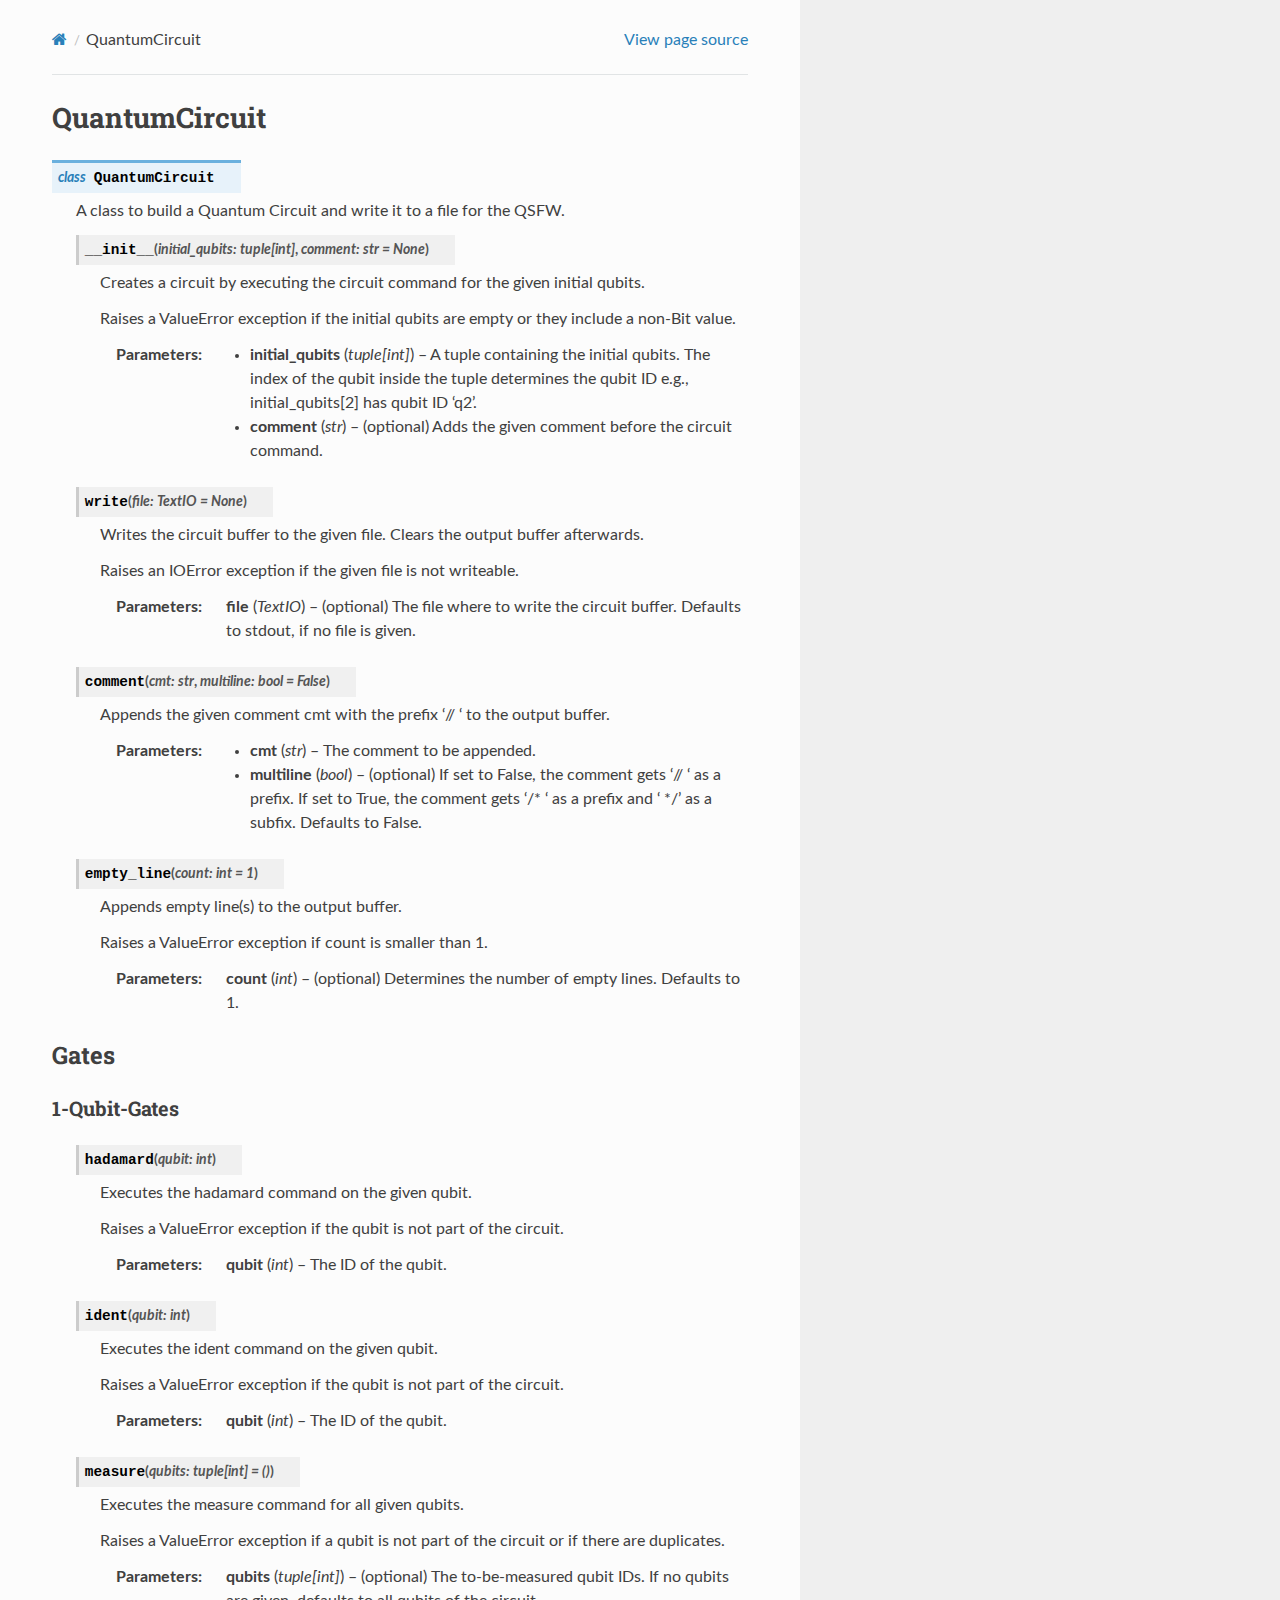
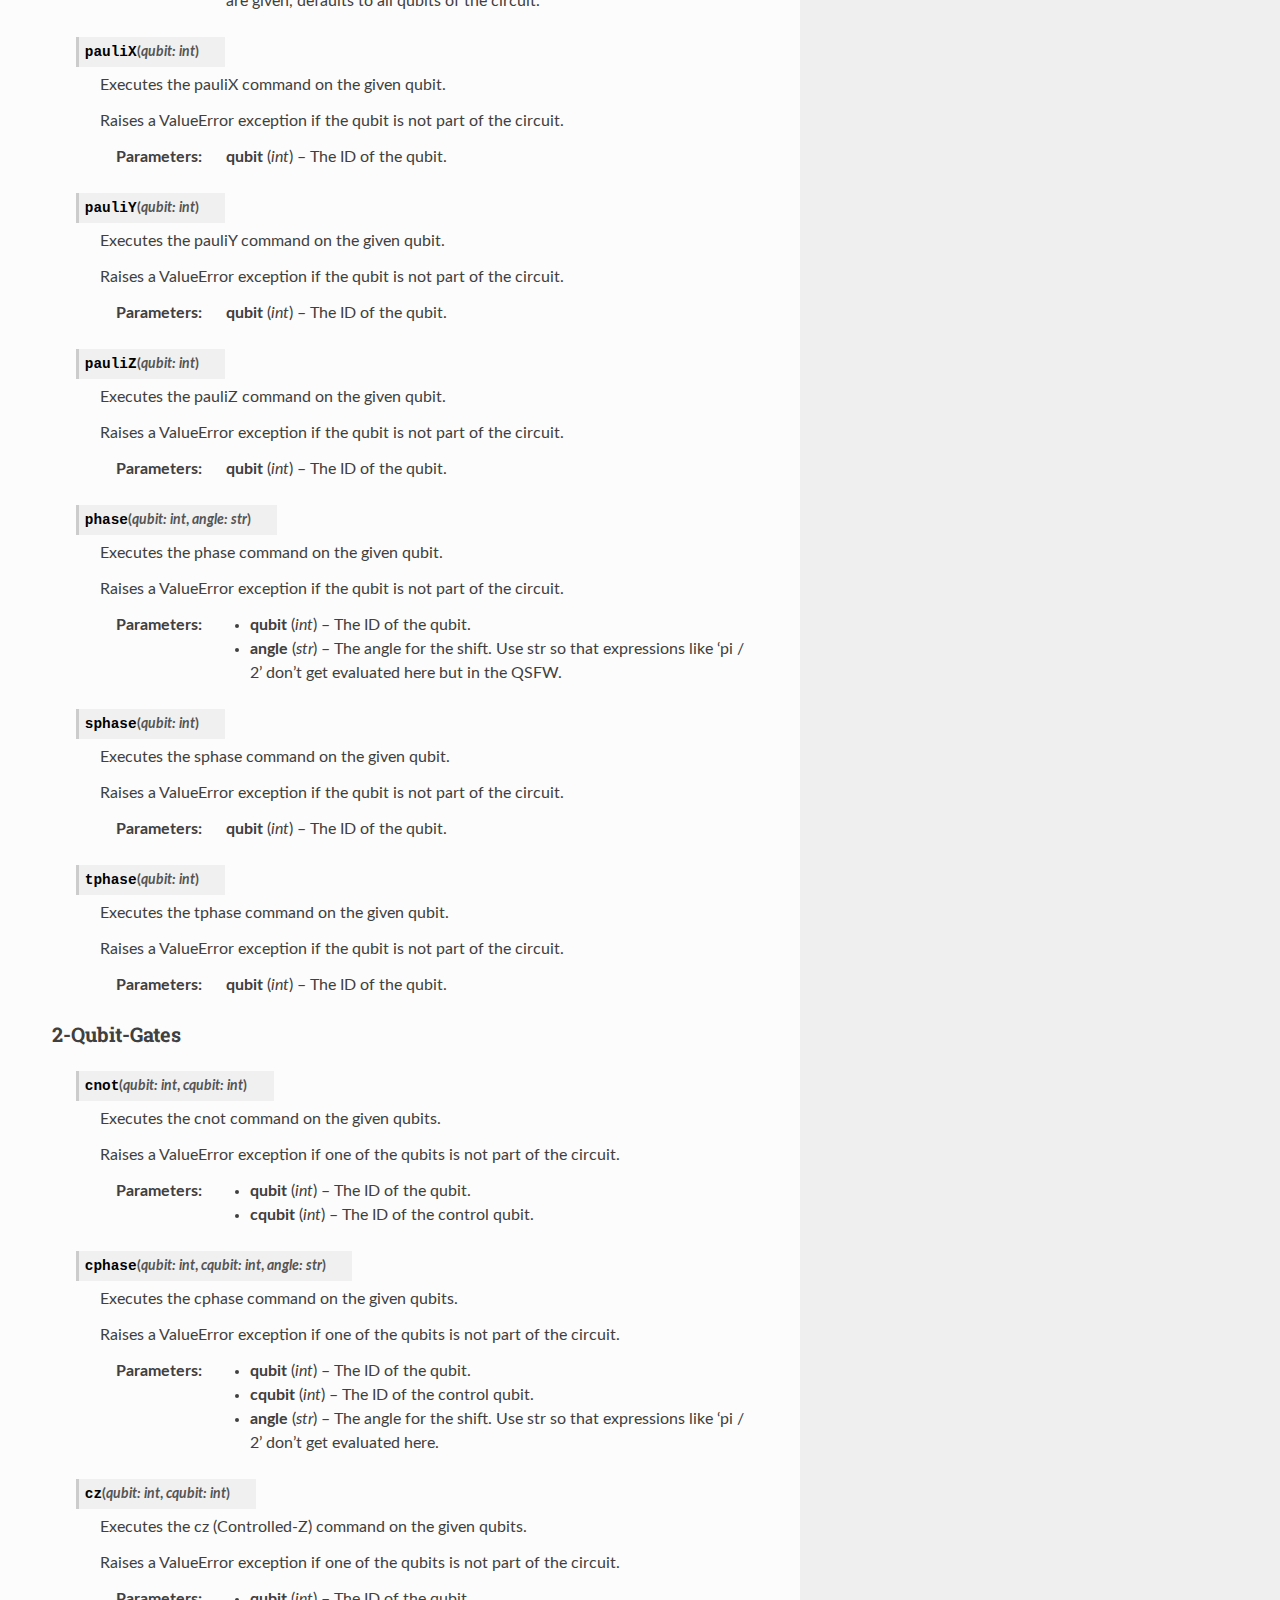
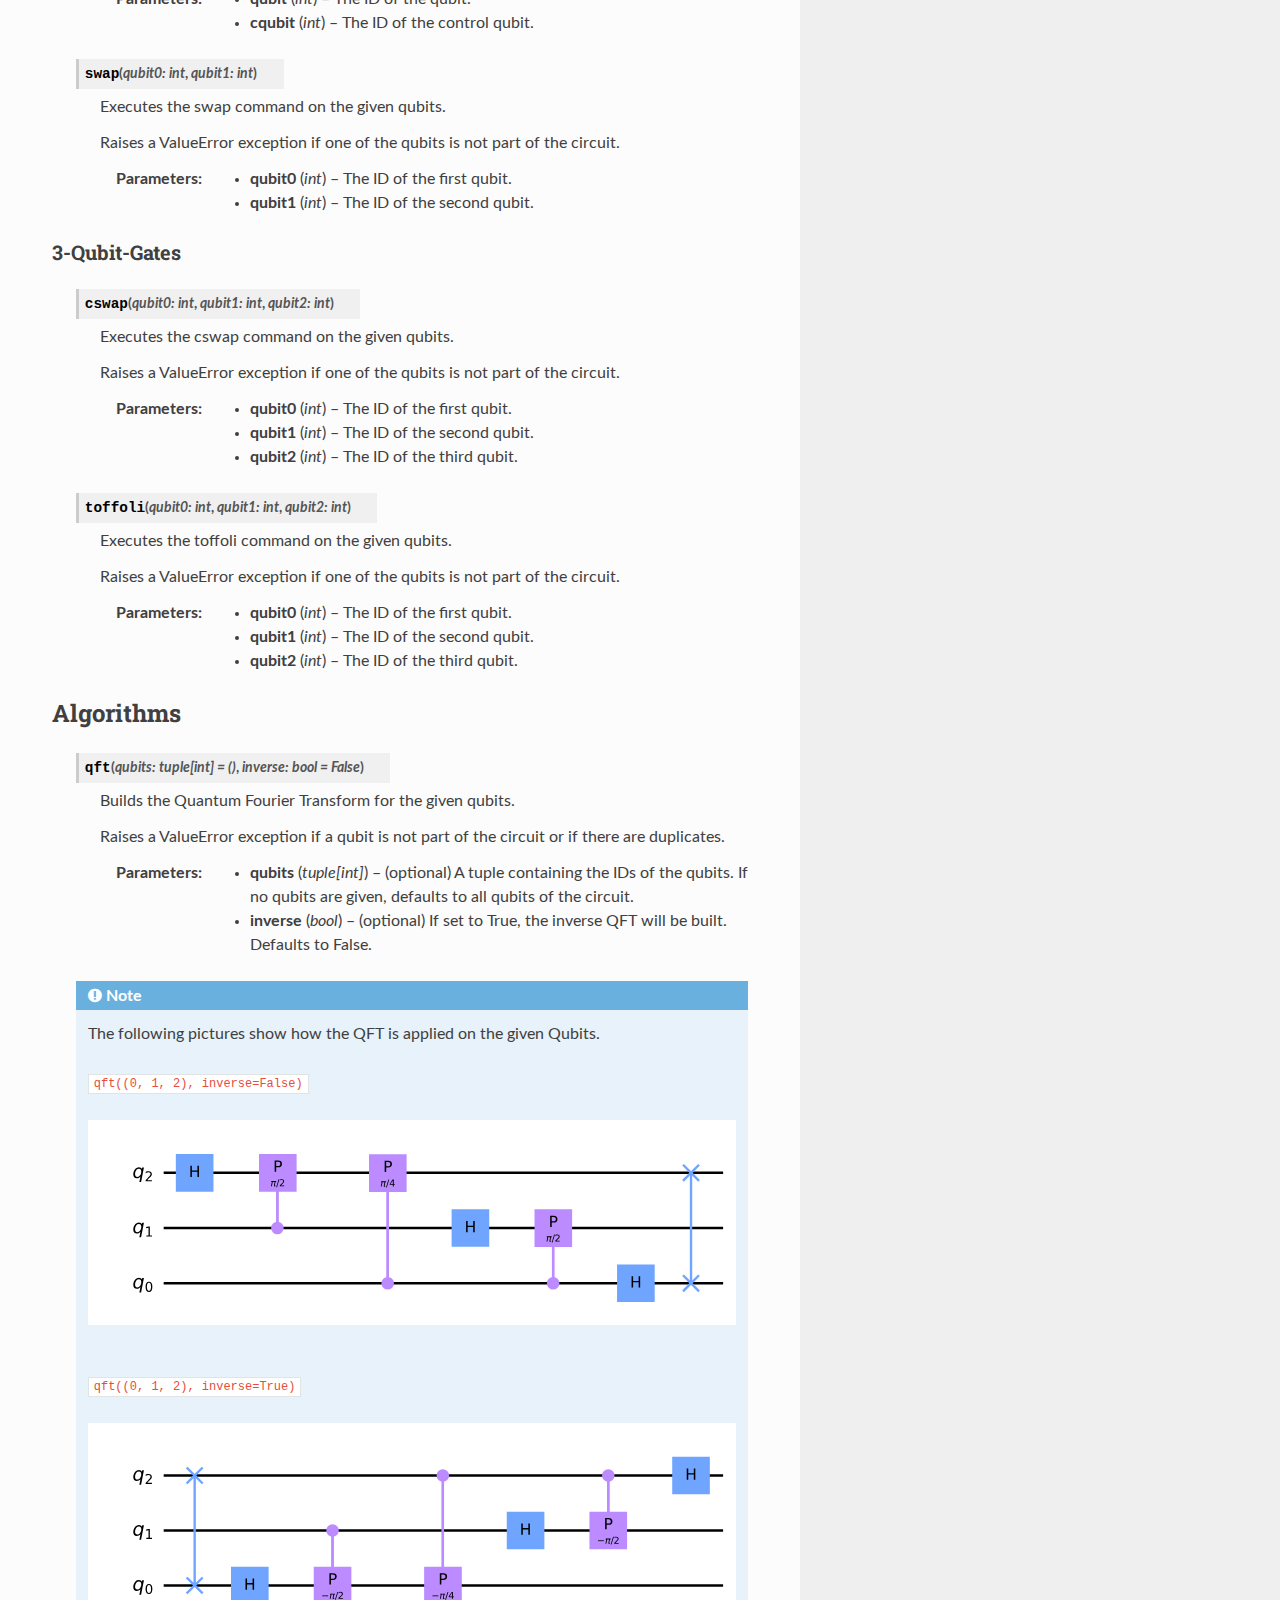
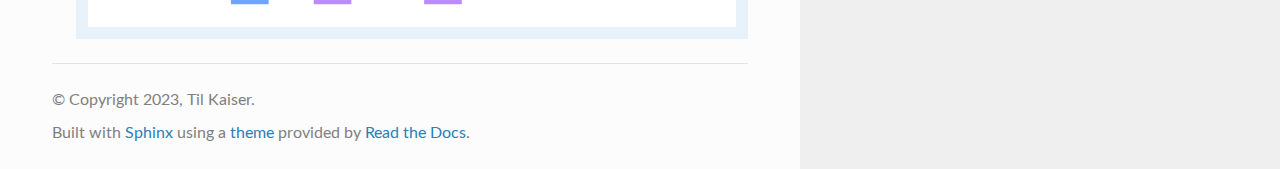
==== commit 215552a2: "Add QFT circuit pictures to the documentation" ====
--- a/docs/_build/html/index.html
+++ b/docs/_build/html/index.html
@@ -449,6 +449,19 @@
 </dl>
 </dd></dl>
 
+<div class="admonition note">
+<p class="admonition-title">Note</p>
+<div class="line-block">
+<div class="line">The following pictures show how the QFT is applied on the given Qubits.</div>
+<div class="line"><br /></div>
+<div class="line"><code class="docutils literal notranslate"><span class="pre">qft((0,</span> <span class="pre">1,</span> <span class="pre">2),</span> <span class="pre">inverse=False)</span></code></div>
+</div>
+<img alt="_images/qft.svg" src="_images/qft.svg" /><div class="line-block">
+<div class="line"><br /></div>
+<div class="line"><br /></div>
+<div class="line"><code class="docutils literal notranslate"><span class="pre">qft((0,</span> <span class="pre">1,</span> <span class="pre">2),</span> <span class="pre">inverse=True)</span></code></div>
+</div>
+<img alt="_images/iqft.svg" src="_images/iqft.svg" /></div>
 </dd></dl>
 
 </section>
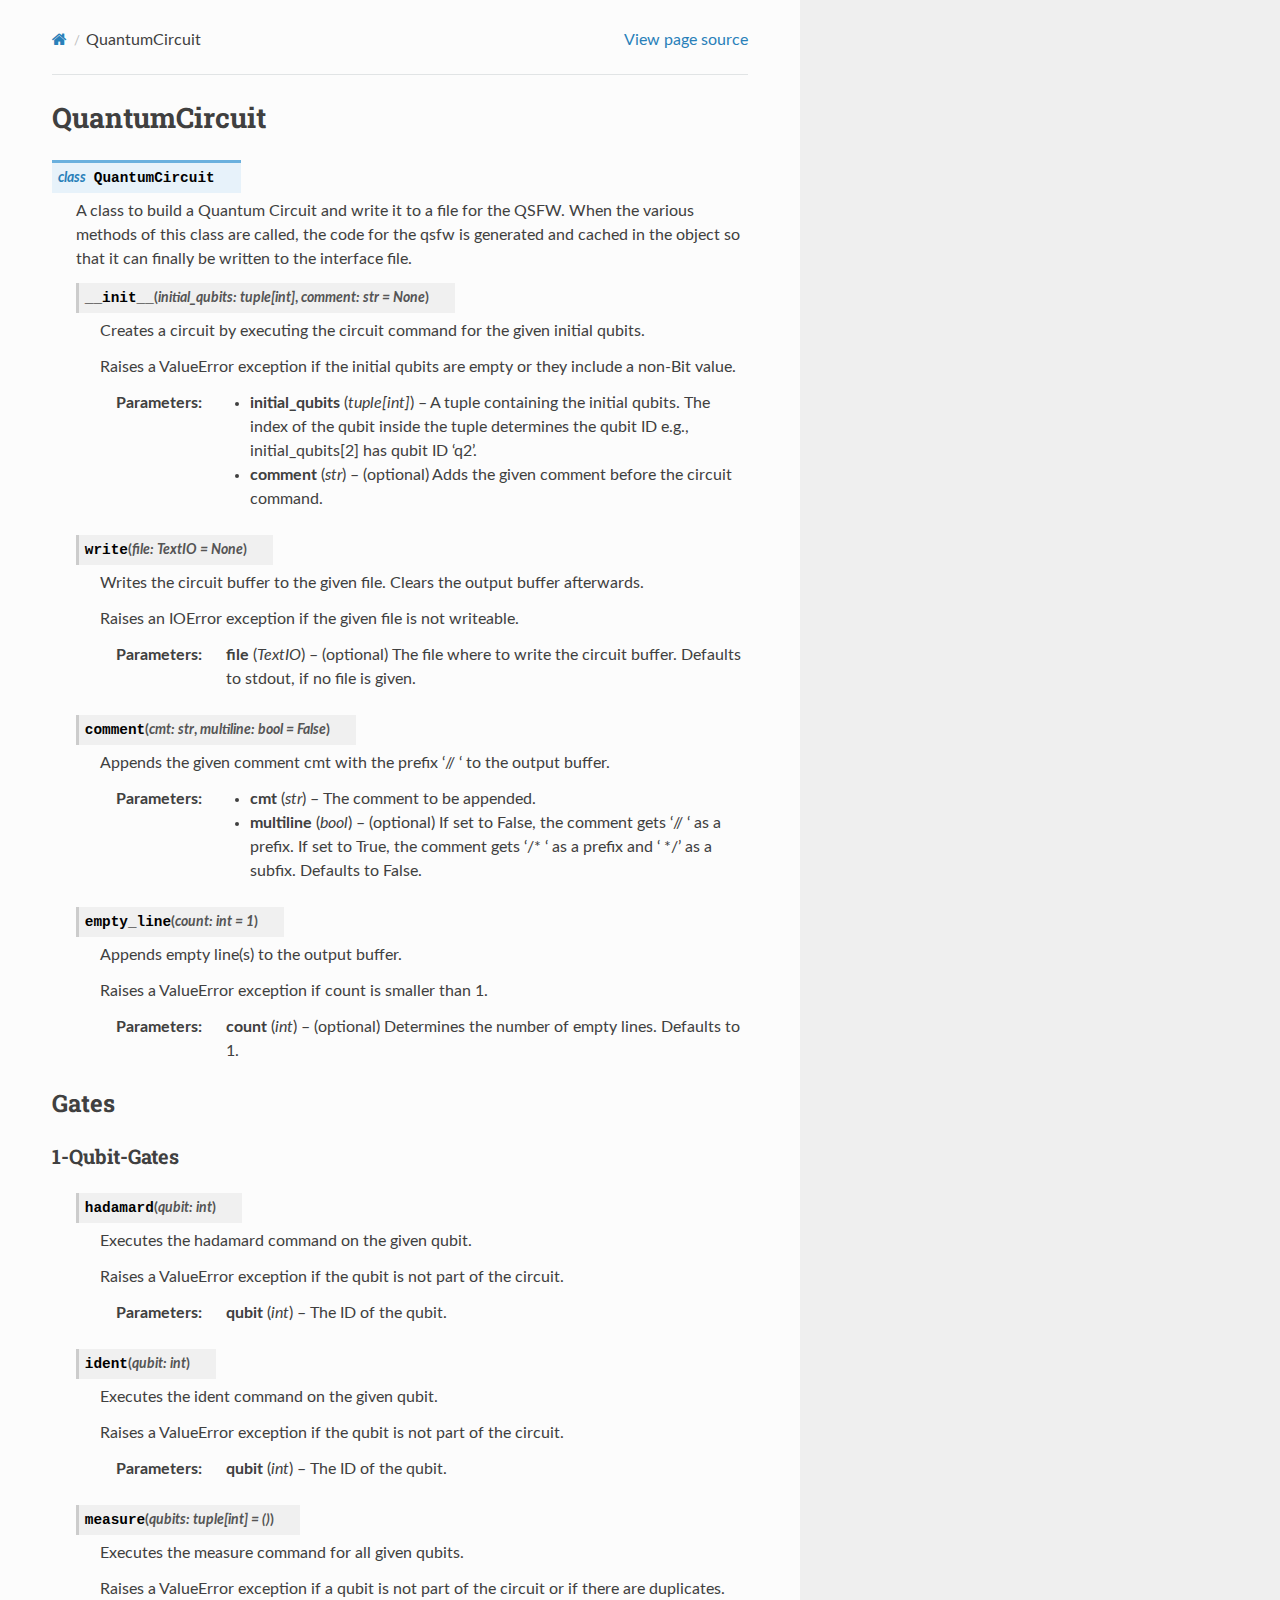
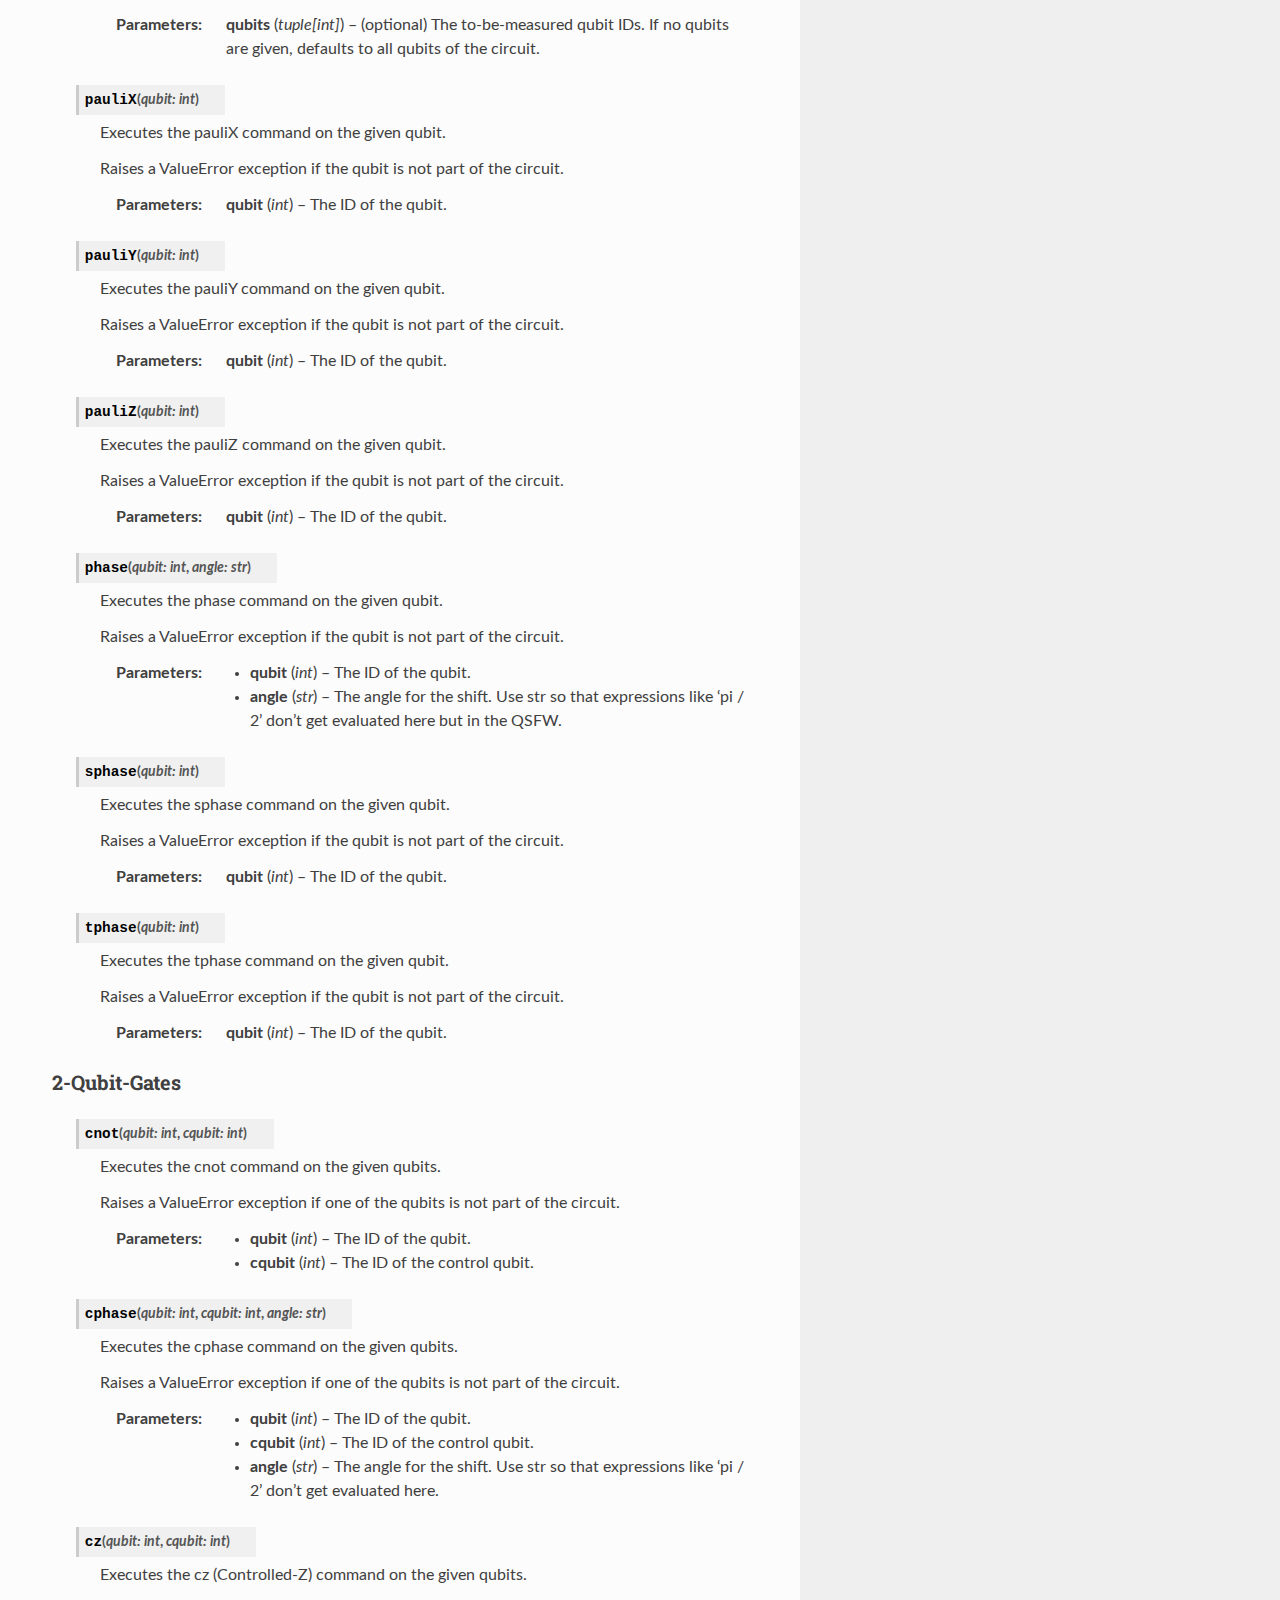
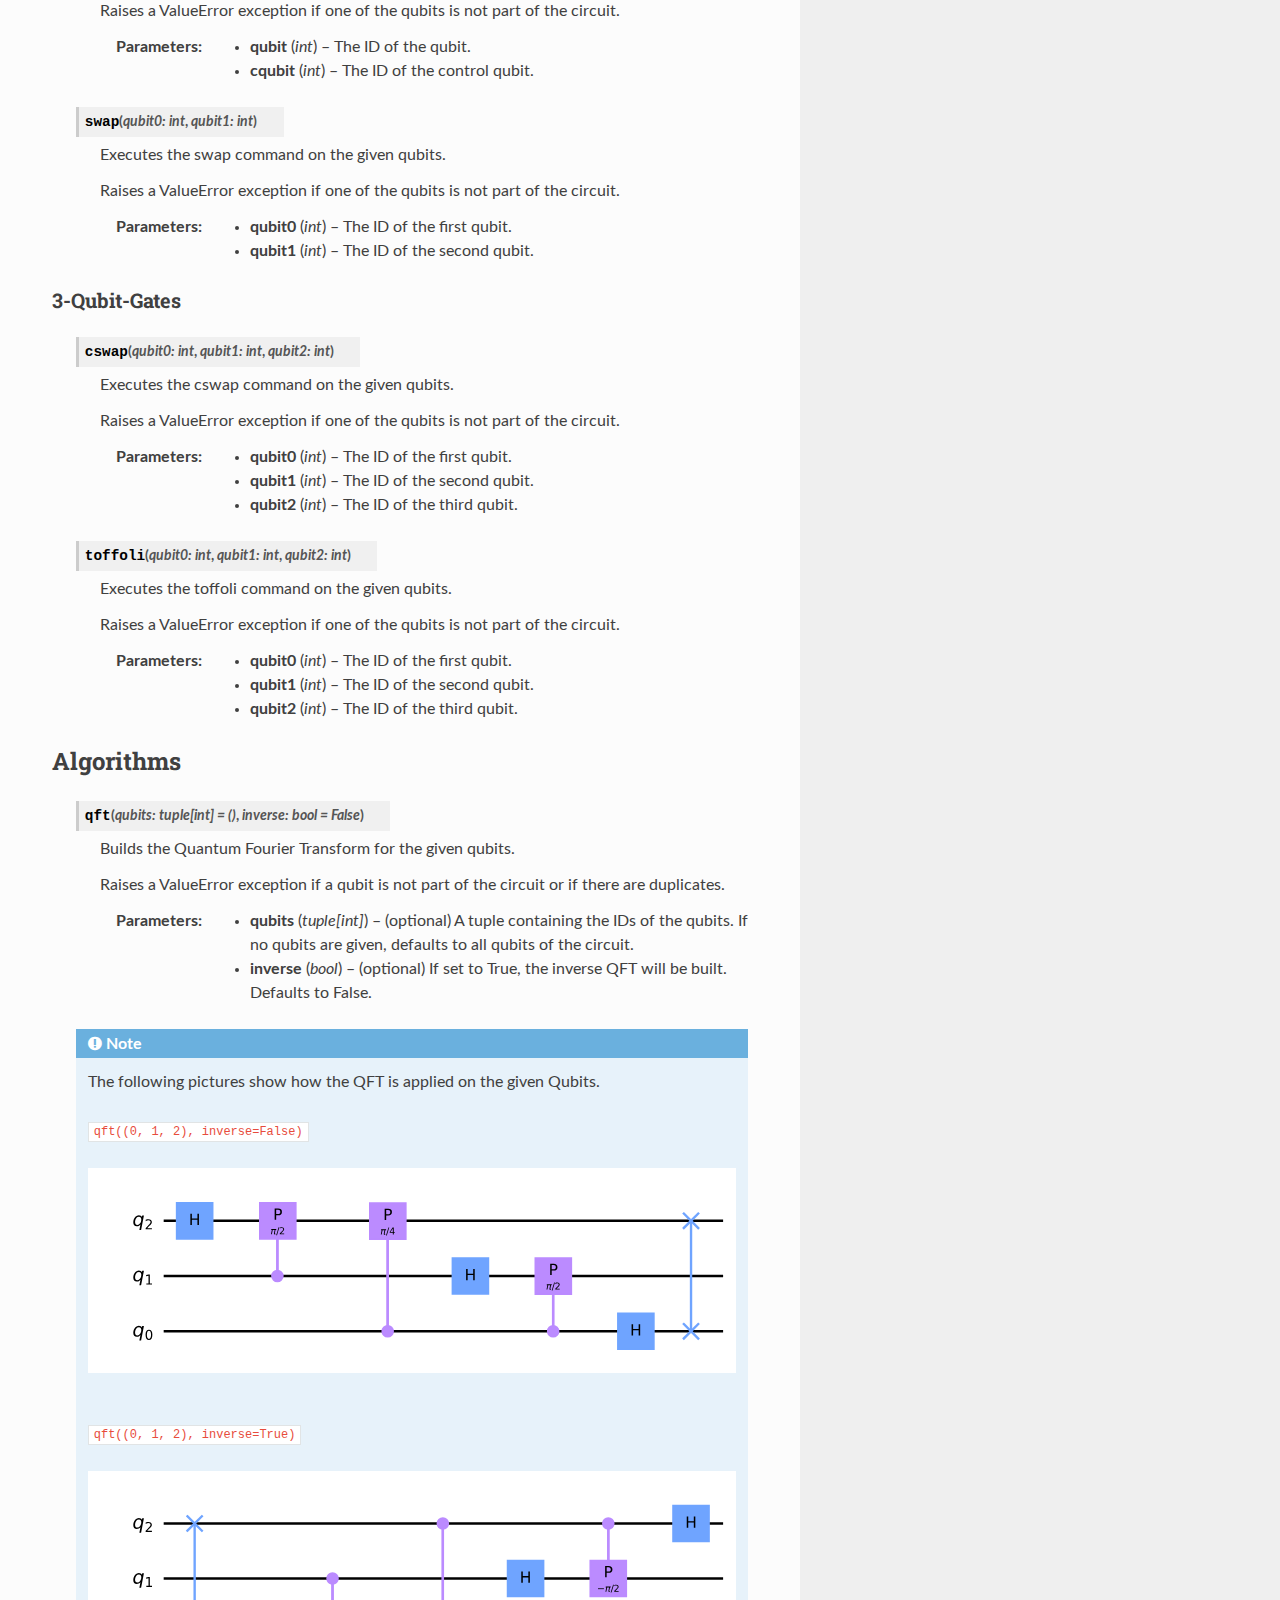
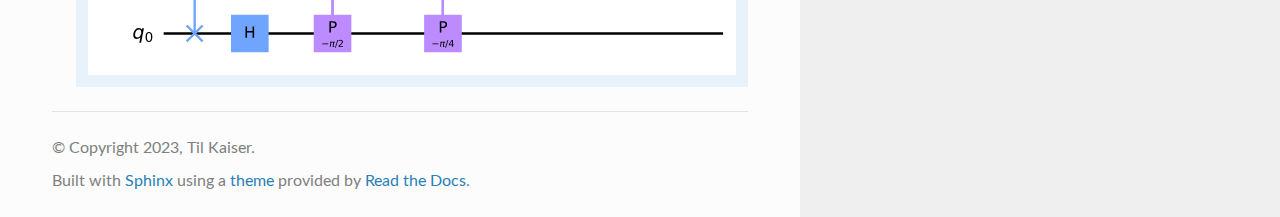
==== commit 051811ff: "Adjust QuantumCircuit docstring" ====
--- a/docs/_build/html/index.html
+++ b/docs/_build/html/index.html
@@ -128,7 +128,9 @@
 <dl class="py class">
 <dt class="sig sig-object py" id="QuantumCircuit.circuit.QuantumCircuit">
 <em class="property"><span class="pre">class</span><span class="w"> </span></em><span class="sig-name descname"><span class="pre">QuantumCircuit</span></span><a class="headerlink" href="#QuantumCircuit.circuit.QuantumCircuit" title="Permalink to this definition"></a></dt>
-<dd><p>A class to build a Quantum Circuit and write it to a file for the QSFW.</p>
+<dd><p>A class to build a Quantum Circuit and write it to a file for the QSFW.
+When the various methods of this class are called, the code for the qsfw is generated
+and cached in the object so that it can finally be written to the interface file.</p>
 <dl class="py method">
 <dt class="sig sig-object py" id="QuantumCircuit.circuit.QuantumCircuit.__init__">
 <span class="sig-name descname"><span class="pre">__init__</span></span><span class="sig-paren">(</span><em class="sig-param"><span class="n"><span class="pre">initial_qubits</span></span><span class="p"><span class="pre">:</span></span><span class="w"> </span><span class="n"><span class="pre">tuple</span><span class="p"><span class="pre">[</span></span><span class="pre">int</span><span class="p"><span class="pre">]</span></span></span></em>, <em class="sig-param"><span class="n"><span class="pre">comment</span></span><span class="p"><span class="pre">:</span></span><span class="w"> </span><span class="n"><span class="pre">str</span></span><span class="w"> </span><span class="o"><span class="pre">=</span></span><span class="w"> </span><span class="default_value"><span class="pre">None</span></span></em><span class="sig-paren">)</span><a class="headerlink" href="#QuantumCircuit.circuit.QuantumCircuit.__init__" title="Permalink to this definition"></a></dt>
